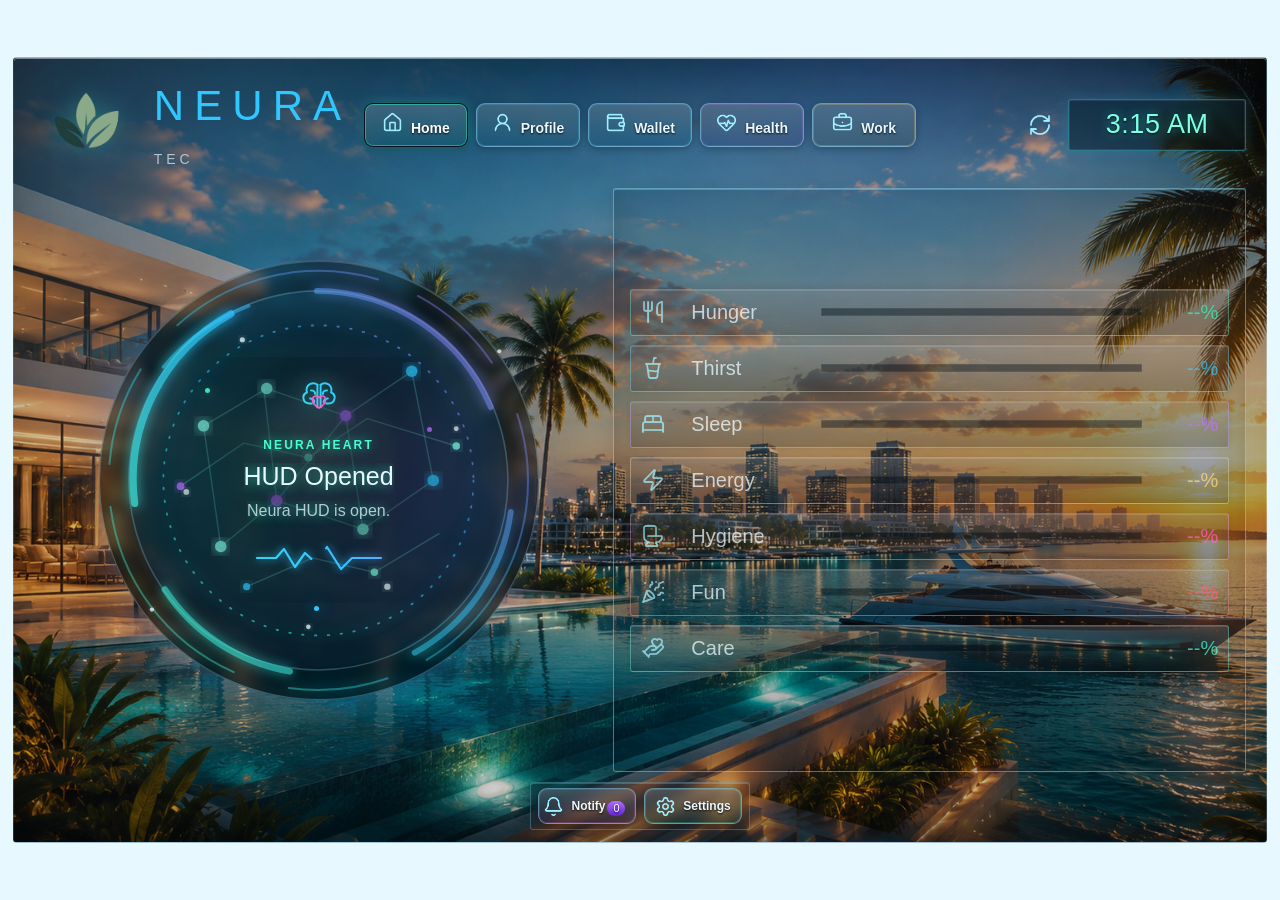
==== neura-build-1001/index.html @ 774b7a53 "Refine Neura profile readability" ====
﻿<!doctype html>
<html lang="en" data-neura-pattern="UI_LSL_TO_HTML_CSS_JS" data-neura-build="1082">
<head>
  <meta charset="utf-8">
  <meta name="viewport" content="width=device-width, initial-scale=1">
  <meta name="neura-ui-pattern" content="Hud/Neura Hud UI.lsl -> Web/neura-build-1001.html -> Web/neura-hud-ui.css -> Web/neura-hud-ui.js">
  <title>Neura Build 1001</title>
  <link rel="stylesheet" href="neura-hud-ui.css?v=1051">
  <link rel="stylesheet" href="neura-heart.css?v=1005">
  <link rel="stylesheet" href="neura-profile.css?v=1011">
  <link rel="stylesheet" href="neura-stats.css?v=1001">
  <link rel="stylesheet" href="neura-wallet.css?v=1014">
  <link rel="stylesheet" href="neura-health.css?v=1001">
  <link rel="stylesheet" href="neura-work.css?v=1001">
</head>
<body>
  <main class="neura-shell" data-neura-shell>
    <header class="neura-topbar">
      <section class="neura-brand" aria-label="Neura">
        <img src="Images/neuro trans.png" alt="" aria-hidden="true">
        <strong>NEURA</strong>
        <span>TEC</span>
      </section>
      <nav class="neura-tabs" aria-label="HUD sections">
        <button type="button" data-tab="home" class="is-active"><span class="hud-icon icon-home" aria-hidden="true"></span><em>Home</em></button>
        <button type="button" data-tab="profile"><span class="hud-icon icon-profile" aria-hidden="true"></span><em>Profile</em></button>
        <button type="button" data-tab="wallet"><span class="hud-icon icon-wallet" aria-hidden="true"></span><em>Wallet</em></button>
        <button type="button" data-tab="health"><span class="hud-icon icon-health" aria-hidden="true"></span><em>Health</em></button>
        <button type="button" data-tab="work"><span class="hud-icon icon-work" aria-hidden="true"></span><em>Work</em></button>
      </nav>
      <section class="neura-status-cluster" aria-label="HUD status">
        <button type="button" class="neura-sync" data-sync-hud aria-label="Sync HUD">
          <span class="hud-icon icon-sync" aria-hidden="true"></span>
        </button>
        <span class="neura-clock" aria-label="Clock">
          <time data-neura-time>--:--</time>
        </span>
      </section>
    </header>

    <section class="neura-view is-active" data-view="home">
      <div class="home-grid">
        <article class="neura-heart-panel" aria-label="Neura Heart">
          <div class="neura-heart-system" data-neura-heart>
            <div class="neura-heart-orb">
              <svg class="orb-visual" viewBox="0 0 360 360" aria-hidden="true">
                <defs>
                  <radialGradient id="orbGlassGradient" cx="50%" cy="44%" r="58%">
                    <stop offset="0" stop-color="#eaf8ff" stop-opacity="0.18"></stop>
                    <stop offset="0.42" stop-color="#2fc7ff" stop-opacity="0.1"></stop>
                    <stop offset="1" stop-color="#050b18" stop-opacity="0.36"></stop>
                  </radialGradient>
                  <linearGradient id="orbAccentGradient" x1="56" y1="292" x2="316" y2="58" gradientUnits="userSpaceOnUse">
                    <stop offset="0" stop-color="#42ffd2"></stop>
                    <stop offset="0.55" stop-color="#2fc7ff"></stop>
                    <stop offset="1" stop-color="#b46cff"></stop>
                  </linearGradient>
                  <linearGradient id="orbTitleGradient" x1="88" y1="180" x2="272" y2="180" gradientUnits="userSpaceOnUse">
                    <stop offset="0" stop-color="#36f6ff"></stop>
                    <stop offset="0.55" stop-color="#d8f4ff"></stop>
                    <stop offset="1" stop-color="#b46cff"></stop>
                  </linearGradient>
                  <filter id="orbSoftGlow" x="-30%" y="-30%" width="160%" height="160%">
                    <feGaussianBlur stdDeviation="4" result="glow"></feGaussianBlur>
                    <feMerge>
                      <feMergeNode in="glow"></feMergeNode>
                      <feMergeNode in="SourceGraphic"></feMergeNode>
                    </feMerge>
                  </filter>
                </defs>
                <circle class="orb-depth-ring" cx="180" cy="180" r="146"></circle>
                <circle class="orb-glass" cx="180" cy="180" r="132"></circle>
                <circle class="orb-data-ring" cx="180" cy="180" r="108"></circle>
                <path class="orb-accent orb-accent-a" d="M52 196 A132 132 0 0 1 119 64"></path>
                <path class="orb-accent orb-accent-b" d="M179 48 A132 132 0 0 1 300 129"></path>
                <path class="orb-accent orb-accent-c" d="M314 202 A132 132 0 0 1 247 300"></path>
                <path class="orb-accent orb-accent-d" d="M160 313 A132 132 0 0 1 73 256"></path>
                <path class="orb-scan-line" d="M72 101 A146 146 0 0 1 295 100"></path>
                <g class="orb-neural-map">
                  <path d="M100 142 L144 116 L199 135 L245 104"></path>
                  <path d="M112 226 L151 194 L211 214 L260 180"></path>
                  <path d="M142 116 L151 194 L199 135 L211 214"></path>
                  <path d="M100 142 L112 226"></path>
                  <path d="M245 104 L260 180"></path>
                  <path d="M84 184 L128 154 L173 164 L214 137 L276 156"></path>
                  <path d="M130 254 L176 234 L219 244 L264 217"></path>
                  <circle cx="100" cy="142" r="4"></circle>
                  <circle cx="144" cy="116" r="4"></circle>
                  <circle cx="199" cy="135" r="4"></circle>
                  <circle cx="245" cy="104" r="4"></circle>
                  <circle cx="112" cy="226" r="4"></circle>
                  <circle cx="151" cy="194" r="4"></circle>
                  <circle cx="211" cy="214" r="4"></circle>
                  <circle cx="260" cy="180" r="4"></circle>
                  <circle cx="84" cy="184" r="2.7"></circle>
                  <circle cx="173" cy="164" r="2.8"></circle>
                  <circle cx="276" cy="156" r="2.6"></circle>
                  <circle cx="130" cy="254" r="2.5"></circle>
                  <circle cx="219" cy="244" r="2.6"></circle>
                </g>
                <g class="orb-particles">
                  <circle cx="88" cy="188" r="2"></circle>
                  <circle cx="127" cy="82" r="1.8"></circle>
                  <circle cx="228" cy="254" r="2.2"></circle>
                  <circle cx="276" cy="144" r="1.7"></circle>
                  <circle cx="173" cy="282" r="1.6"></circle>
                  <circle cx="306" cy="90" r="1.4"></circle>
                  <circle cx="64" cy="270" r="1.5"></circle>
                </g>
              </svg>
              <div class="orb-center">
                <svg class="orb-heart-icon" viewBox="0 0 52 52" aria-hidden="true">
                  <path d="M24 12c-5.4-4-13.4-.5-13.4 6.6 0 1 .2 2 .5 2.9-3.3 1.4-5.1 4.8-4.2 8.2.8 3.3 3.7 5.5 7.1 5.5h3.1"></path>
                  <path d="M28 12c5.4-4 13.4-.5 13.4 6.6 0 1-.2 2-.5 2.9 3.3 1.4 5.1 4.8 4.2 8.2-.8 3.3-3.7 5.5-7.1 5.5h-3.1"></path>
                  <path d="M24 12v28"></path>
                  <path d="M28 12v28"></path>
                  <path d="M16 19c3.1 0 5.2 1.7 5.2 4.5"></path>
                  <path d="M36 19c-3.1 0-5.2 1.7-5.2 4.5"></path>
                  <path d="M15 29c2.9 0 5 1.8 5.2 4.5"></path>
                  <path d="M37 29c-2.9 0-5 1.8-5.2 4.5"></path>
                  <path class="heart-mark" d="M26 41s-8.2-5-8.2-10.1c0-2.8 2-4.9 4.5-4.9 1.5 0 2.8.8 3.7 2 .9-1.2 2.2-2 3.7-2 2.5 0 4.5 2.1 4.5 4.9C34.2 36 26 41 26 41z"></path>
                </svg>
                <div class="orb-speech" data-heart-message data-heart-tone="calm" aria-live="polite">
                  <span data-heart-kicker></span>
                  <p data-heart-title></p>
                  <em data-heart-body></em>
                </div>
                <svg class="orb-waveform" viewBox="0 0 132 34" aria-hidden="true">
                  <path d="M4 17 H23 L31 8 L42 26 L52 12 L63 22 L74 6 L88 28 L99 17 H128"></path>
                </svg>
              </div>
              <span class="orb-particle particle-a"></span>
              <span class="orb-particle particle-b"></span>
              <span class="orb-particle particle-c"></span>
            </div>
          </div>
        </article>
        <article class="stats-panel" data-stats-bridge="offline">
          <ul>
            <li class="stat-row stat-hunger"><span class="hud-icon icon-hunger" aria-hidden="true"></span><em>Hunger</em><i><b></b></i><strong data-stat="hunger">--%</strong></li>
            <li class="stat-row stat-thirst"><span class="hud-icon icon-thirst" aria-hidden="true"></span><em>Thirst</em><i><b></b></i><strong data-stat="thirst">--%</strong></li>
            <li class="stat-row stat-sleep"><span class="hud-icon icon-sleep" aria-hidden="true"></span><em>Sleep</em><i><b></b></i><strong data-stat="sleep">--%</strong></li>
            <li class="stat-row stat-energy"><span class="hud-icon icon-energy" aria-hidden="true"></span><em>Energy</em><i><b></b></i><strong data-stat="energy">--%</strong></li>
            <li class="stat-row stat-hygiene"><span class="hud-icon icon-hygiene" aria-hidden="true"></span><em>Hygiene</em><i><b></b></i><strong data-stat="hygiene">--%</strong></li>
            <li class="stat-row stat-fun"><span class="hud-icon icon-fun" aria-hidden="true"></span><em>Fun</em><i><b></b></i><strong data-stat="fun">--%</strong></li>
            <li class="stat-row stat-care"><span class="hud-icon icon-care" aria-hidden="true"></span><em>Care</em><i><b></b></i><strong data-stat="care">--%</strong></li>
          </ul>
        </article>
      </div>
    </section>

    <section class="neura-view" data-view="profile">
      <article class="profile-shell" data-profile-shell data-profile-mode="setup" data-profile-server-ready="0">
        <section class="profile-layout">
          <section class="profile-card" data-profile-card>
            <div class="profile-identity">
              <div class="profile-avatar-frame" data-profile-avatar-frame>
                <span class="profile-sigil-mark" data-profile-sigil-preview data-sigil="core">CORE</span>
              </div>
              <div class="profile-copy">
                <span class="profile-title-line"><span class="profile-status-pill is-offline" data-profile-lock>Locked</span></span>
                <strong data-profile-display>Profile Setup Required</strong>
                <small><span data-profile-age>Age Not Set</span> / <span data-profile-sex>Sex Not Set</span></small>
                <small>Role: <b data-profile-role>Not Set</b></small>
                <small>District: <b data-profile-location>Not Set</b></small>
              </div>
            </div>

            <section class="profile-level" aria-label="Profile progression">
              <span class="level-mark hud-icon icon-xp" aria-hidden="true"></span>
              <div>
                <div class="level-row"><span>Level <b data-profile-level>--</b></span><span><b data-profile-xp-current>--</b> / <b data-profile-xp-goal>--</b> XP</span></div>
                <i><em data-profile-xp-bar></em></i>
                <small><b data-profile-xp-needed>--</b> XP to next level <span data-profile-verified-note>Server Required</span> <span data-profile-xp-percent>--%</span></small>
              </div>
            </section>

            <section class="profile-zodiac" aria-label="Zodiac profile">
              <div class="zodiac-body">
                <span class="zodiac-orbit">
                  <img class="zodiac-mark" alt="" data-zodiac-mark hidden>
                  <span class="zodiac-empty" data-zodiac-empty>--</span>
                </span>
                <div class="zodiac-copy">
                  <strong data-zodiac-name>Not Set</strong>
                  <span>Element: <b data-zodiac-element>--</b></span>
                  <span>Traits: <b data-zodiac-traits>--</b></span>
                  <small data-zodiac-line>Waiting for server profile.</small>
                </div>
              </div>
            </section>

            <section class="profile-stamina-panel" aria-label="Profile stamina">
              <span class="stamina-mark hud-icon icon-stamina" aria-hidden="true"></span>
              <div>
                <div class="stamina-row"><span>Stamina Level <b data-profile-stamina-level>--</b></span><span><b data-profile-stamina-xp>--</b> / <b data-profile-stamina-xp-goal>--</b> XP</span></div>
                <i><em data-profile-stamina-bar></em></i>
                <small><span><b data-profile-stamina-xp-needed>--</b> XP to next stamina level</span><span data-profile-stamina-xp-percent>--%</span></small>
                <small><span>Current</span><span><b data-profile-stamina>--</b> / <b data-profile-stamina-goal>--</b></span></small>
              </div>
            </section>
          </section>

          <section class="profile-editor" data-profile-editor>
            <form data-profile-form>
              <header>
                <div>
                  <span>Profile Setup</span>
                  <strong>Server Identity</strong>
                </div>
                <button type="button" data-profile-refresh disabled>Refresh</button>
              </header>

              <div class="editor-grid">
                <label>Display Name<input name="displayName" type="text" maxlength="32" placeholder="Display name" autocomplete="off" autocapitalize="words" spellcheck="false"></label>
                <label>Age<input name="age" type="text" maxlength="16" placeholder="Age" autocomplete="off" autocapitalize="words" spellcheck="false"></label>
                <label>Sex<select name="sex"><option value="">Select sex</option><option value="female">Female</option><option value="male">Male</option><option value="nonbinary">Nonbinary</option></select></label>
                <label>Role<input name="role" type="text" maxlength="24" placeholder="Role" autocomplete="off" autocapitalize="words" spellcheck="false"></label>
                <label>District<select name="location"><option value="">Not Set</option><option value="Chi-Core">Chi-Core</option><option value="Eden Palms">Eden Palms</option><option value="Camden Falls">Camden Falls</option></select></label>
                <label>Zodiac<select name="zodiac"><option value="">Not Set</option><option value="aries">Aries</option><option value="taurus">Taurus</option><option value="gemini">Gemini</option><option value="cancer">Cancer</option><option value="leo">Leo</option><option value="virgo">Virgo</option><option value="libra">Libra</option><option value="scorpio">Scorpio</option><option value="sagittarius">Sagittarius</option><option value="capricorn">Capricorn</option><option value="aquarius">Aquarius</option><option value="pisces">Pisces</option></select></label>
                <label class="color-field">Accent Color<input name="accentColor" type="color" value="#2fc7ff"></label>
                <label class="color-field">Glossy Background<input name="backgroundColor" type="color" value="#061725"></label>
                <input name="bio" type="hidden" value="">
                <input name="stamina" type="hidden" value="100">
                <input name="staminaGoal" type="hidden" value="100">
                <input name="sigil" type="hidden" value="core" data-profile-sigil-value>
              </div>

              <section class="avatar-picker" aria-label="Profile sigil">
                <div class="avatar-current">
                  <span class="avatar-current-thumb">
                    <span class="profile-sigil-mark is-small" data-sigil-current-preview data-sigil="core">CORE</span>
                  </span>
                  <div>
                    <strong>Profile Sigil</strong>
                    <small data-avatar-current-label>Core selected</small>
                  </div>
                </div>
                <button type="button" class="avatar-more-button" data-avatar-more>More</button>
              </section>

              <footer>
                <span data-profile-bridge-status>Profile bridge offline</span>
                <button type="submit" data-profile-save disabled>Save</button>
              </footer>
            </form>
          </section>

          <section class="profile-saved-panel" data-profile-saved-panel aria-label="Saved profile">
            <header>
              <div>
                <span>Profile Matrix</span>
                <strong>Server Synced</strong>
              </div>
            </header>

            <div class="profile-saved-grid">
              <article data-profile-matrix-card="status">
                <span>Profile Status</span>
                <strong data-profile-view-status>Saved</strong>
              </article>
              <article data-profile-matrix-card="gate">
                <span>Identity Gate</span>
                <strong data-profile-view-gate>Complete</strong>
              </article>
              <article data-profile-matrix-card="server">
                <span>Server Link</span>
                <strong data-profile-view-server>Online</strong>
              </article>
              <article data-profile-matrix-card="sync">
                <span>Last Sync</span>
                <strong data-profile-view-updated>--</strong>
              </article>
            </div>

            <footer>
              <button type="button" data-profile-edit>EDIT PROFILE</button>
            </footer>
          </section>

          <section class="profile-id-card" data-profile-id-card aria-label="Resident ID preview">
            <header>
              <span>Camden Falls</span>
              <strong>Resident ID</strong>
            </header>
            <div class="profile-id-face">
              <div class="profile-id-topline">
                <span data-profile-id-status>Identity Pending</span>
                <i aria-hidden="true"></i>
              </div>
              <strong data-profile-id-name>Profile Setup Required</strong>
              <small data-profile-id-district>District Pending</small>
              <div class="profile-id-lines">
                <p><span>Role</span><b data-profile-id-role>Not Set</b></p>
                <p><span>Sigil</span><b data-profile-id-sigil>Core</b></p>
              </div>
              <div class="profile-id-city" aria-hidden="true"></div>
              <footer class="profile-id-verify">
                <span class="profile-id-qr" aria-hidden="true"></span>
                <div>
                  <strong>Neura Verified</strong>
                  <small data-profile-id-since>Resident Since 2026</small>
                </div>
              </footer>
            </div>
          </section>
        </section>
      </article>
    </section>

    <section class="neura-view" data-view="wallet">
      <article class="wallet-shell" data-wallet-shell>
        <header class="wallet-header">
          <div>
            <h2>Wallet</h2>
          </div>
          <button type="button" class="wallet-refresh" data-wallet-command="refresh" aria-label="Refresh wallet">
            <span class="hud-icon icon-sync" aria-hidden="true"></span>
          </button>
        </header>

        <section class="wallet-main">
          <section class="wallet-primary">
            <section class="wallet-list" aria-label="Wallet balances">
              <article>
                <div>
                  <strong>Checking</strong>
                  <small>Spendable G-Coin</small>
                </div>
                <b>GC <em data-wallet-checking>--</em></b>
              </article>
              <article>
                <div>
                  <strong>Savings</strong>
                  <small>Stored G-Coin</small>
                </div>
                <b>GC <em data-wallet-savings>--</em></b>
              </article>
              <aside class="wallet-summary">
                <span>Account Summary</span>
                <strong>GC <em data-wallet-total>--</em></strong>
                <small>Live G-Coin balance</small>
              </aside>
            </section>

            <form class="wallet-transfer-form" data-wallet-transfer-form>
              <label>Transfer Type
                <select data-wallet-transfer-type>
                  <option value="checking-savings">Checking to Savings</option>
                  <option value="savings-checking">Savings to Checking</option>
                  <option value="checking-user">Checking to User</option>
                </select>
              </label>
              <label>Amount
                <input type="number" min="1" step="1" inputmode="numeric" data-wallet-amount placeholder="GC amount">
              </label>
              <label class="wallet-user-field" data-wallet-user-field>
                Recipient
                <button type="button" class="wallet-user-open" data-wallet-user-open>Recipient</button>
                <strong data-wallet-selected-user>No user selected</strong>
              </label>
              <button type="submit" class="wallet-transfer-button">Send Transfer</button>
            </form>
          </section>

          <section class="wallet-receipts">
            <header>
              <span class="hud-icon icon-wallet" aria-hidden="true"></span>
              <div>
                <h3>Recent Activity</h3>
                <p>Incoming and outgoing G-Coin activity.</p>
              </div>
            </header>
            <section class="wallet-receipt-list" data-wallet-receipts>
              <article class="wallet-receipt-empty">
                <strong>No receipts yet</strong>
                <small>Transfers and incoming G-Coin activity will appear here.</small>
              </article>
            </section>
            <footer>
              <span>Permission</span>
              <b data-wallet-permission>pending</b>
              <span>Last Sync</span>
              <b data-wallet-updated>--</b>
            </footer>
          </section>
        </section>
      </article>
    </section>

    <section class="neura-view" data-view="health">
      <article class="health-shell" data-health-shell data-health-sex="unknown" data-health-bridge="offline">
        <header class="health-header">
          <div>
            <span>Neura Health</span>
            <h1>Health</h1>
          </div>
          <strong data-health-audience-label>Profile setup required</strong>
          <button type="button" class="health-refresh" data-health-command="overview" aria-label="Refresh health">
            <span class="hud-icon icon-sync" aria-hidden="true"></span>
          </button>
        </header>

        <section class="health-layout">
          <section class="health-focus">
            <div class="health-focus-light" aria-hidden="true"></div>
            <span class="health-kicker" data-health-kicker>Server gated</span>
            <h2 data-health-title>Set profile sex to unlock Health.</h2>
            <p data-health-summary>Female profiles open women-specific health tools. Male profiles open men-specific health tools.</p>

            <div class="health-metrics" aria-label="Health snapshot">
              <article>
                <span>Care</span>
                <b data-health-value="care">--</b>
              </article>
              <article>
                <span>Hygiene</span>
                <b data-health-value="hygiene">--</b>
              </article>
              <article>
                <span>Stamina</span>
                <b data-health-value="stamina">--</b>
              </article>
            </div>
          </section>

          <section class="health-workspace">
            <nav class="health-mode-tabs" aria-label="Health sections">
              <button type="button" class="is-active" data-health-mode="overview">Overview</button>
              <button type="button" data-health-mode="self-care" data-health-audience="female">Self Care</button>
              <button type="button" data-health-mode="cycle" data-health-audience="female">Cycle</button>
              <button type="button" data-health-mode="pregnancy" data-health-audience="female">Pregnancy</button>
              <button type="button" data-health-mode="birth-control" data-health-audience="female">Birth Control</button>
              <button type="button" data-health-mode="plan-b" data-health-audience="female">Plan B</button>
              <button type="button" data-health-mode="care" data-health-audience="male">Care</button>
              <button type="button" data-health-mode="fitness" data-health-audience="male">Fitness</button>
              <button type="button" data-health-mode="records" data-health-audience="male">Records</button>
            </nav>

            <section class="health-panels">
              <article class="health-panel is-active" data-health-panel="overview">
                <header>
                  <span data-health-overview-label>Health overview</span>
                  <h2 data-health-overview-title>Waiting for server profile.</h2>
                </header>
                <div class="health-overview-grid">
                  <section>
                    <span>Mode</span>
                    <b data-health-value="mode">Locked</b>
                  </section>
                  <section>
                    <span>Last Activity</span>
                    <b data-health-value="lastActivity">--</b>
                  </section>
                  <section>
                    <span>Bridge</span>
                    <b data-health-value="bridge">Offline</b>
                  </section>
                </div>
              </article>

              <article class="health-panel" data-health-panel="self-care" data-health-audience="female">
                <header>
                  <span>Women's Health</span>
                  <h2>Self Care</h2>
                </header>
                <div class="health-detail-list">
                  <p><span>Status</span><b data-health-value="selfCareStatus">--</b></p>
                  <p><span>Skin Care</span><b data-health-value="skinCare">--</b></p>
                  <p><span>Product</span><b data-health-value="skinProduct">--</b></p>
                  <p><span>Multivitamin</span><b data-health-value="multivitamin">--</b></p>
                </div>
                <button type="button" data-health-command="self-care">Open Self Care</button>
              </article>

              <article class="health-panel" data-health-panel="cycle" data-health-audience="female">
                <header>
                  <span>Women's Health</span>
                  <h2>Cycle</h2>
                </header>
                <div class="health-detail-list">
                  <p><span>Status</span><b data-health-value="cycleStatus">--</b></p>
                  <p><span>Day</span><b data-health-value="cycleDay">--</b></p>
                  <p><span>Pain</span><b data-health-value="pain">--</b></p>
                  <p><span>Next Check</span><b data-health-value="cycleNext">--</b></p>
                </div>
                <button type="button" data-health-command="cycle">Open Cycle</button>
              </article>

              <article class="health-panel" data-health-panel="pregnancy" data-health-audience="female">
                <header>
                  <span>Women's Health</span>
                  <h2>Pregnancy</h2>
                </header>
                <div class="health-detail-list">
                  <p><span>Status</span><b data-health-value="pregnancyStatus">--</b></p>
                  <p><span>Phase</span><b data-health-value="pregnancyPhase">--</b></p>
                  <p><span>Day</span><b data-health-value="pregnancyDay">--</b></p>
                  <p><span>Time Left</span><b data-health-value="pregnancyLeft">--</b></p>
                </div>
                <button type="button" data-health-command="pregnancy">Open Pregnancy</button>
              </article>

              <article class="health-panel" data-health-panel="birth-control" data-health-audience="female">
                <header>
                  <span>Women's Health</span>
                  <h2>Birth Control</h2>
                </header>
                <div class="health-detail-list">
                  <p><span>Status</span><b data-health-value="birthControlStatus">--</b></p>
                  <p><span>Protected</span><b data-health-value="birthControlProtected">--</b></p>
                  <p><span>Last Taken</span><b data-health-value="birthControlLastTaken">--</b></p>
                  <p><span>Time Left</span><b data-health-value="birthControlTimeLeft">--</b></p>
                </div>
                <button type="button" data-health-command="birth-control">Open Birth Control</button>
              </article>

              <article class="health-panel" data-health-panel="plan-b" data-health-audience="female">
                <header>
                  <span>Women's Health</span>
                  <h2>Plan B</h2>
                </header>
                <div class="health-detail-list">
                  <p><span>Times Taken</span><b data-health-value="planBTimesTaken">--</b></p>
                  <p><span>Last Taken</span><b data-health-value="planBLastTaken">--</b></p>
                  <p><span>Last Use Status</span><b data-health-value="planBLastUseStatus">--</b></p>
                </div>
                <button type="button" data-health-command="plan-b">Open Plan B</button>
              </article>

              <article class="health-panel" data-health-panel="care" data-health-audience="male">
                <header>
                  <span>Men's Health</span>
                  <h2>Care</h2>
                </header>
                <div class="health-detail-list">
                  <p><span>Status</span><b data-health-value="maleCareStatus">--</b></p>
                  <p><span>Daily Vitamin</span><b data-health-value="maleDailyVitamin">--</b></p>
                  <p><span>Hair</span><b data-health-value="maleHair">--</b></p>
                  <p><span>Next Due</span><b data-health-value="maleNextCare">--</b></p>
                </div>
                <button type="button" data-health-command="care">Open Care</button>
              </article>

              <article class="health-panel" data-health-panel="fitness" data-health-audience="male">
                <header>
                  <span>Men's Health</span>
                  <h2>Fitness</h2>
                </header>
                <div class="health-detail-list">
                  <p><span>Status</span><b data-health-value="fitnessStatus">--</b></p>
                  <p><span>Last Workout</span><b data-health-value="lastWorkout">--</b></p>
                  <p><span>Workout Type</span><b data-health-value="workoutType">--</b></p>
                  <p><span>Fitness XP</span><b data-health-value="fitnessXp">--</b></p>
                </div>
                <button type="button" data-health-command="fitness">Open Fitness</button>
              </article>

              <article class="health-panel" data-health-panel="records" data-health-audience="male">
                <header>
                  <span>Men's Health</span>
                  <h2>Records</h2>
                </header>
                <div class="health-detail-list">
                  <p><span>Vitamin</span><b data-health-value="recordVitamin">--</b></p>
                  <p><span>Hair</span><b data-health-value="recordHair">--</b></p>
                  <p><span>Workout</span><b data-health-value="recordWorkout">--</b></p>
                  <p><span>Gym Visit</span><b data-health-value="recordGymVisit">--</b></p>
                </div>
                <button type="button" data-health-command="records">Open Records</button>
              </article>
            </section>
          </section>
        </section>
      </article>
    </section>

    <section class="neura-view" data-view="work">
      <article class="work-shell" data-work-shell data-work-bridge="offline" data-work-shift="off">
        <header class="work-header">
          <div>
            <span>Neura Work</span>
            <h1>Work</h1>
          </div>
          <strong data-work-value="bridge">Server Pending</strong>
          <button type="button" class="work-refresh" data-work-command="refresh" aria-label="Refresh work">
            <span class="hud-icon icon-sync" aria-hidden="true"></span>
          </button>
        </header>

        <section class="work-layout">
          <section class="work-shift-card">
            <span class="work-kicker">Current Shift</span>
            <h2 data-work-value="job">None</h2>
            <p data-work-value="shiftLine">No active shift.</p>
            <div class="work-shift-ring" aria-hidden="true">
              <span></span>
              <b data-work-value="shift">Off</b>
            </div>
            <div class="work-actions">
              <button type="button" data-work-command="work">Work</button>
              <button type="button" data-work-command="rent">Rent</button>
            </div>
          </section>

          <section class="work-dashboard">
            <section class="work-stat-grid" aria-label="Work status">
              <article>
                <span>Today Earned</span>
                <b data-work-value="earned">GC 0</b>
              </article>
              <article>
                <span>Work XP</span>
                <b data-work-value="xp">0</b>
              </article>
              <article>
                <span>Last Shift</span>
                <b data-work-value="lastShift">None</b>
              </article>
            </section>

            <section class="work-panel-grid">
              <article class="work-panel">
                <header>
                  <span>Workforce</span>
                  <h2>Job Status</h2>
                </header>
                <div class="work-detail-list">
                  <p><span>Job</span><b data-work-value="jobDetail">None</b></p>
                  <p><span>Shift</span><b data-work-value="shiftDetail">Off</b></p>
                  <p><span>Today Earned</span><b data-work-value="earnedDetail">GC 0</b></p>
                  <p><span>Last Shift</span><b data-work-value="lastShiftDetail">None</b></p>
                </div>
              </article>

              <article class="work-panel">
                <header>
                  <span>Housing</span>
                  <h2>Rent Status</h2>
                </header>
                <div class="work-detail-list">
                  <p><span>Property</span><b data-work-value="rentProperty">None</b></p>
                  <p><span>Status</span><b data-work-value="rentStatus">None</b></p>
                  <p><span>Due</span><b data-work-value="rentDue">GC 0</b></p>
                  <p><span>Time Left</span><b data-work-value="rentTimeLeft">None</b></p>
                  <p><span>Last Rent</span><b data-work-value="rentLast">None</b></p>
                </div>
              </article>
            </section>
          </section>
        </section>
      </article>
    </section>

    <footer class="neura-dock" aria-label="HUD actions">
      <section class="neura-actions">
        <button type="button" aria-label="Notifications" data-action="notify"><span class="hud-icon icon-notify" aria-hidden="true"></span><em>Notify</em><sup>0</sup></button>
        <button type="button" aria-label="Settings" data-action="settings"><span class="hud-icon icon-settings" aria-hidden="true"></span><em>Settings</em></button>
      </section>
    </footer>

    <section class="action-window" data-action-window hidden role="dialog" aria-modal="true" aria-labelledby="action-window-title">
      <header class="action-window-bar">
        <div>
          <span data-action-window-kicker>NEURA</span>
          <h2 id="action-window-title" data-action-window-title>Window</h2>
        </div>
        <button type="button" class="action-window-close" data-action-close aria-label="Close window">
          <svg viewBox="0 0 24 24" aria-hidden="true"><path d="M6 6l12 12"></path><path d="M18 6 6 18"></path></svg>
        </button>
      </header>

      <div class="action-window-body">
        <article class="action-panel" data-action-panel="notify">
          <h3>Notifications</h3>
          <p>No server notifications.</p>
        </article>
        <article class="action-panel" data-action-panel="settings">
          <h3>Settings</h3>
          <section class="settings-grid" aria-label="HUD settings">
            <article class="settings-control">
              <header>
                <span>HUD Size</span>
                <strong data-hud-scale-output>100%</strong>
              </header>
              <input type="range" min="85" max="130" step="5" value="100" data-hud-scale-control aria-label="HUD size">
              <div class="settings-presets">
                <button type="button" data-hud-scale-preset="100">100%</button>
                <button type="button" data-hud-scale-preset="110">110%</button>
                <button type="button" data-hud-scale-preset="120">120%</button>
                <button type="button" data-hud-scale-preset="130">130%</button>
              </div>
            </article>
          </section>
        </article>
      </div>
    </section>

    <section class="avatar-window" data-avatar-window hidden role="dialog" aria-modal="true" aria-labelledby="avatar-window-title">
      <header class="avatar-window-bar">
        <div>
          <span>Profile Sigil</span>
          <h2 id="avatar-window-title">Choose Sigil</h2>
        </div>
        <button type="button" class="avatar-window-close" data-avatar-close aria-label="Close image picker">
          <svg viewBox="0 0 24 24" aria-hidden="true"><path d="M6 6l12 12"></path><path d="M18 6 6 18"></path></svg>
        </button>
      </header>
      <div class="avatar-window-body">
        <section class="avatar-window-grid sigil-window-grid" aria-label="Profile sigil gallery">
          <button type="button" data-avatar-option="core"><span class="profile-sigil-mark">CORE</span><small>Core</small></button>
          <button type="button" data-avatar-option="spark"><span class="profile-sigil-mark">SPRK</span><small>Spark</small></button>
          <button type="button" data-avatar-option="fire"><span class="profile-sigil-mark">FIRE</span><small>Fire</small></button>
          <button type="button" data-avatar-option="wave"><span class="profile-sigil-mark">WAVE</span><small>Wave</small></button>
          <button type="button" data-avatar-option="star"><span class="profile-sigil-mark">STAR</span><small>Star</small></button>
          <button type="button" data-avatar-option="moon"><span class="profile-sigil-mark">MOON</span><small>Moon</small></button>
          <button type="button" data-avatar-option="sun"><span class="profile-sigil-mark">SUN</span><small>Sun</small></button>
          <button type="button" data-avatar-option="leaf"><span class="profile-sigil-mark">LEAF</span><small>Leaf</small></button>
          <button type="button" data-avatar-option="bolt"><span class="profile-sigil-mark">BOLT</span><small>Bolt</small></button>
          <button type="button" data-avatar-option="gem"><span class="profile-sigil-mark">GEM</span><small>Gem</small></button>
          <button type="button" data-avatar-option="crown"><span class="profile-sigil-mark">CRWN</span><small>Crown</small></button>
          <button type="button" data-avatar-option="shield"><span class="profile-sigil-mark">SHLD</span><small>Shield</small></button>
        </section>
      </div>
      <footer class="avatar-window-footer">
        <span data-avatar-selection>No sigil selected</span>
        <button type="button" data-avatar-choose disabled>Choose</button>
      </footer>
    </section>

    <section class="wallet-user-window" data-wallet-user-window hidden role="dialog" aria-modal="true" aria-labelledby="wallet-user-window-title">
      <header class="wallet-user-window-bar">
        <div>
          <span>Wallet</span>
          <h2 id="wallet-user-window-title">Recipients</h2>
        </div>
        <button type="button" class="wallet-user-window-close" data-wallet-user-close aria-label="Close recipient picker">
          <svg viewBox="0 0 24 24" aria-hidden="true"><path d="M6 6l12 12"></path><path d="M18 6 6 18"></path></svg>
        </button>
      </header>
      <section class="wallet-user-window-body" data-wallet-user-list>
        <article class="wallet-user-empty">
          <strong>No registered users loaded</strong>
          <small>Neura will ask the G-Coin wallet server for registered HUD users.</small>
        </article>
      </section>
      <footer class="wallet-user-window-footer">
        <span data-wallet-user-status>No recipient selected</span>
        <button type="button" data-wallet-user-choose disabled>Choose</button>
      </footer>
    </section>
  </main>
  <script type="module" src="neura-hud-ui.js?v=1051"></script>
  <script type="module" src="neura-media-gateway.js?v=1006"></script>
  <script type="module" src="neura-profile.js?v=1024"></script>
  <script type="module" src="neura-stats.js?v=1004"></script>
  <script type="module" src="neura-wallet.js?v=1008"></script>
  <script type="module" src="neura-health.js?v=1001"></script>
  <script type="module" src="neura-work.js?v=1001"></script>
  <script type="module" src="neura-heart.js?v=1007"></script>
</body>
</html>
---- neura-build-1001/neura-hud-ui.css ----
/* =====================================================//
Name of script: neura-hud-ui
Build: 1051
Update: Settings Hud Resizer
Pattern: Hud/Neura Hud UI.lsl -> Web/neura-build-1001.html -> Web/neura-hud-ui.css -> Web/neura-hud-ui.js
Date and time: 2026-07-02 00:00:00 -04:00
Team: Jynx Glitch Violet.(TM) Jah-Vryn(TM) Jah'Vict(TM).
// ===================================================== */

:root {
  --hud-ratio: 1.595;
  --glass: rgba(3, 12, 20, 0.12);
  --glass-deep: rgba(2, 9, 15, 0.22);
  --panel: rgba(2, 12, 20, 0.13);
  --panel-strong: rgba(2, 15, 24, 0.2);
  --line: rgba(147, 222, 255, 0.46);
  --text: #eaf8ff;
  --muted: #b4c4cd;
  --accent: #2fc7ff;
  --good: #35f0b4;
  --gold: #ffd36c;
  --purple: #b46cff;
  --pink: #ff5bd0;
  --hud-icon: #9eefff;
  --orb-mood-glow: rgba(47, 199, 255, 0.16);
  --button-radius: 9px;
  --panel-radius: 3px;
}

* {
  box-sizing: border-box;
}

body {
  margin: 0;
  width: 100%;
  height: 100vh;
  font-family: Arial, Helvetica, sans-serif;
  color: var(--text);
  background: #e8f8ff;
  overflow: hidden;
  display: grid;
  place-items: center;
}

button,
input,
select {
  font: inherit;
}

.neura-shell {
  position: relative;
  width: min(98vw, calc(98vh * var(--hud-ratio)), 1424px);
  max-height: 98vh;
  aspect-ratio: var(--hud-ratio);
  margin: 0;
  padding: 14px 20px 10px;
  background:
    linear-gradient(90deg, rgba(0, 8, 16, 0.18), rgba(3, 18, 29, 0.12) 31%, rgba(3, 20, 32, 0.1) 58%, rgba(0, 8, 16, 0.18)),
    linear-gradient(145deg, rgba(255, 255, 255, 0.11), rgba(255, 255, 255, 0.01) 25%, rgba(0, 0, 0, 0.1) 74%),
    radial-gradient(circle at 16% 3%, rgba(47, 199, 255, 0.14), transparent 34%),
    radial-gradient(circle at 72% 0%, rgba(180, 108, 255, 0.09), transparent 32%),
    url("Images/Luxury villa at sunset by the bay.png") center / cover no-repeat,
    var(--glass);
  border: 1px solid rgba(144, 210, 255, 0.22);
  border-radius: 4px;
  box-shadow:
    inset 0 1px 0 rgba(255, 255, 255, 0.42),
    inset 0 -20px 42px rgba(0, 0, 0, 0.14);
  backdrop-filter: saturate(1.08);
  display: flex;
  flex-direction: column;
  gap: 10px;
  overflow: hidden;
}

.neura-shell[data-mood="bright"] {
  --orb-mood-glow: rgba(66, 255, 210, 0.22);
}

.neura-shell[data-mood="steady"] {
  --orb-mood-glow: rgba(47, 199, 255, 0.18);
}

.neura-shell[data-mood="low"] {
  --orb-mood-glow: rgba(255, 211, 108, 0.2);
}

.neura-shell[data-mood="urgent"] {
  --orb-mood-glow: rgba(255, 84, 105, 0.25);
}

.neura-topbar {
  display: grid;
  grid-template-columns: minmax(240px, 318px) minmax(0, 1fr) minmax(240px, 318px);
  gap: 12px;
  align-items: center;
  padding-right: 0;
  max-width: none;
  flex: 0 0 auto;
}

.neura-brand {
  display: grid;
  grid-template-columns: 108px 1fr;
  align-items: center;
  column-gap: 12px;
  min-width: 0;
}

.neura-brand img {
  grid-row: 1 / 3;
  width: 106px;
  height: 106px;
  object-fit: cover;
  object-position: center;
  filter: drop-shadow(0 0 12px rgba(66, 255, 210, 0.28));
}

.neura-brand strong {
  display: block;
  letter-spacing: 0.24em;
  color: var(--accent);
  font-size: 42px;
  font-weight: 400;
  text-shadow: none;
}

.neura-brand span {
  color: var(--muted);
  font-size: 14px;
  letter-spacing: 0.28em;
  text-transform: uppercase;
}

.neura-tabs {
  display: flex;
  justify-content: center;
  align-items: center;
  gap: 8px;
  justify-self: center;
  width: 100%;
}

.neura-tabs button,
.neura-actions button,
.setup-gate button,
.profile-shell button {
  --button-accent: var(--accent);
  --button-rgb: 47, 199, 255;
  position: relative;
  min-height: 44px;
  padding: 0 16px;
  overflow: hidden;
  color: var(--text);
  background:
    linear-gradient(180deg, rgba(255, 255, 255, 0.2), rgba(var(--button-rgb), 0.08)),
    rgba(4, 17, 28, 0.18);
  border: 1px solid rgba(146, 222, 255, 0.5);
  border-radius: var(--button-radius);
  box-shadow:
    inset 0 0 0 1px rgba(var(--button-rgb), 0.22),
    0 2px 7px rgba(0, 0, 0, 0.24);
  text-shadow: 0 1px 2px rgba(0, 0, 0, 0.85);
  backdrop-filter: blur(5px) saturate(1.16);
}

.neura-tabs button::before,
.neura-actions button::before,
.profile-shell button::before {
  display: none;
}

.neura-tabs button::after,
.neura-actions button::after,
.profile-shell button::after {
  display: none;
}

.neura-tabs button.is-active {
  border-color: rgba(0, 12, 22, 0.9);
  color: #ffffff;
  box-shadow:
    inset 0 0 0 1px rgba(var(--button-rgb), 0.48),
    0 0 12px rgba(var(--button-rgb), 0.25),
    0 3px 7px rgba(0, 0, 0, 0.28);
}

.neura-tabs button[data-tab="home"] { --button-accent: #35f0b4; --button-rgb: 53, 240, 180; }
.neura-tabs button[data-tab="profile"] { --button-accent: #2fc7ff; --button-rgb: 47, 199, 255; }
.neura-tabs button[data-tab="wallet"] { --button-accent: #2fc7ff; --button-rgb: 47, 199, 255; }
.neura-tabs button[data-tab="health"] { --button-accent: #b46cff; --button-rgb: 180, 108, 255; }
.neura-tabs button[data-tab="work"] { --button-accent: #ffd36c; --button-rgb: 255, 211, 108; }

.neura-tabs span {
  position: relative;
  z-index: 1;
  display: inline-grid;
  place-items: center;
  width: 26px;
  height: 24px;
  margin-right: 8px;
  color: var(--button-accent);
  line-height: 1;
  text-shadow: 0 1px 2px rgba(0, 0, 0, 0.8);
}

.neura-tabs em {
  position: relative;
  z-index: 1;
  font-style: normal;
  font-size: 14px;
  font-weight: 700;
}

.neura-tabs button {
  width: 110px;
  min-height: 44px;
  padding: 0 10px;
}

.neura-tabs svg,
.neura-actions svg,
.action-window-close svg,
.avatar-window-close svg,
.stat-row svg {
  display: block;
  width: 20px;
  height: 20px;
  fill: none;
  stroke: currentColor;
  stroke-width: 2.1;
  stroke-linecap: round;
  stroke-linejoin: round;
}

.hud-icon {
  display: inline-block;
  width: 22px;
  height: 22px;
  flex: 0 0 auto;
  background: var(--hud-icon);
  -webkit-mask: var(--icon) center / contain no-repeat;
  mask: var(--icon) center / contain no-repeat;
  filter: drop-shadow(0 0 5px rgba(47, 199, 255, 0.24));
}

.icon-home { --icon: url("Icons/Home.png"); }
.icon-profile { --icon: url("Icons/Profile.png"); }
.icon-wallet { --icon: url("Icons/wallet.png"); }
.icon-health { --icon: url("Icons/Health.png"); }
.icon-work { --icon: url("Icons/Work.png"); }
.icon-sync { --icon: url("Icons/Sync.png"); }
.icon-notify { --icon: url("Icons/Notification.png"); }
.icon-settings { --icon: url("Icons/settings.png"); }
.icon-xp { --icon: url("Icons/XP.png"); }
.icon-hunger { --icon: url("Icons/Hunger.png"); }
.icon-thirst { --icon: url("Icons/Thirst.png"); }
.icon-sleep { --icon: url("Icons/Sleep.png"); }
.icon-energy { --icon: url("Icons/Energy.png"); }
.icon-stamina { --icon: url("Icons/Stamina.png"); }
.icon-hygiene { --icon: url("Icons/Hygiene.png"); }
.icon-fun { --icon: url("Icons/party-popper.png"); }
.icon-care { --icon: url("Icons/Care.png"); }

.neura-tabs .hud-icon {
  width: 21px;
  height: 21px;
}

.neura-actions .hud-icon {
  width: 21px;
  height: 21px;
}

.stat-row > .hud-icon {
  width: 24px;
  height: 24px;
}

.neura-dock {
  display: flex;
  justify-content: center;
  flex: 0 0 auto;
  padding: 0 0 2px;
}

.neura-actions {
  display: flex;
  gap: 8px;
  justify-content: center;
  padding: 5px 7px;
  background: rgba(0, 10, 18, 0.16);
  border: 1px solid rgba(146, 222, 255, 0.28);
  border-radius: var(--panel-radius);
  box-shadow:
    inset 0 1px 0 rgba(255, 255, 255, 0.18),
    0 6px 18px rgba(0, 0, 0, 0.16);
  backdrop-filter: blur(6px) saturate(1.12);
}

.neura-actions button {
  --button-accent: var(--accent);
  position: relative;
  display: flex;
  align-items: center;
  justify-content: center;
  gap: 7px;
  width: 98px;
  min-width: 0;
  min-height: 36px;
  padding: 0 10px;
  color: var(--button-accent);
  font-size: 12px;
}

.neura-actions button span,
.neura-actions button em,
.neura-actions button sup,
.profile-shell button {
  position: relative;
  z-index: 1;
}

.neura-actions button span {
  display: inline-grid;
  place-items: center;
  width: 22px;
  height: 22px;
  color: var(--button-accent);
}

.neura-actions button em {
  color: var(--text);
  font-style: normal;
  font-weight: 700;
}

.neura-actions button[data-action="notify"] { --button-accent: #b46cff; --button-rgb: 180, 108, 255; }
.neura-actions button[data-action="settings"] { --button-accent: #42ffd2; --button-rgb: 66, 255, 210; }

.neura-actions button.is-active {
  border-color: rgba(158, 239, 255, 0.62);
  box-shadow:
    inset 0 0 0 1px rgba(158, 239, 255, 0.2),
    0 0 16px rgba(47, 199, 255, 0.18);
}

.neura-sync {
  display: grid;
  place-items: center;
  width: 36px;
  height: 36px;
  min-height: 0;
  padding: 0;
  color: #2fc7ff;
  background: transparent;
  border: 0;
  border-radius: 0;
  box-shadow: none;
  text-shadow: 0 0 10px rgba(47, 199, 255, 0.5);
  backdrop-filter: none;
  cursor: pointer;
  font-size: 12px;
}

.neura-sync span {
  display: inline-grid;
  place-items: center;
  width: 24px;
  height: 24px;
}

.neura-sync svg {
  width: 24px;
  height: 24px;
  stroke-width: 2.3;
  fill: none;
  stroke: currentColor;
  stroke-linecap: round;
  stroke-linejoin: round;
}

.neura-sync:hover {
  color: #7fffe6;
}

.neura-actions sup {
  position: absolute;
  top: 2px;
  right: 5px;
  min-width: 18px;
  padding: 2px 4px;
  color: #fff;
  background: linear-gradient(180deg, var(--purple), #5f24d4);
  border-radius: 999px;
  font-size: 11px;
  line-height: 1;
  box-shadow: none;
}

.action-window[hidden] {
  display: none;
}

.action-window {
  position: absolute;
  top: 50%;
  left: 50%;
  z-index: 30;
  display: grid;
  grid-template-rows: auto 1fr;
  width: min(945px, calc(100% - 56px));
  height: min(659px, calc(100% - 56px));
  min-height: 0;
  overflow: hidden;
  color: var(--text);
  background:
    radial-gradient(circle at 18% 0%, rgba(47, 199, 255, 0.08), transparent 34%),
    radial-gradient(circle at 84% 0%, rgba(180, 108, 255, 0.06), transparent 36%),
    linear-gradient(180deg, rgba(10, 28, 42, 0.84), rgba(1, 8, 14, 0.9)),
    rgba(1, 8, 14, 0.9);
  border: 1px solid rgba(144, 230, 255, 0.38);
  border-radius: var(--panel-radius);
  box-shadow:
    inset 0 1px 0 rgba(255, 255, 255, 0.12),
    0 18px 44px rgba(0, 0, 0, 0.42),
    0 0 22px rgba(47, 199, 255, 0.14);
  opacity: 1;
  transform: translate(-50%, -50%);
  transform-origin: center;
  backdrop-filter: blur(6px) saturate(1.04);
}

.action-window.is-opening {
  animation: actionWindowPop 260ms cubic-bezier(0.17, 0.84, 0.32, 1.12) both;
}

.action-window::before {
  display: none;
}

.action-window-bar {
  position: relative;
  z-index: 1;
  display: flex;
  align-items: center;
  justify-content: space-between;
  gap: 16px;
  padding: 14px 16px 12px;
  border-bottom: 1px solid rgba(84, 232, 255, 0.22);
  background:
    linear-gradient(180deg, rgba(255, 255, 255, 0.035), transparent),
    rgba(0, 10, 18, 0.28);
}

.action-window.is-opening .action-window-bar {
  animation: actionWindowBarIn 320ms ease both;
}

.action-window-bar span {
  display: block;
  color: var(--muted);
  font-size: 11px;
  letter-spacing: 0.32em;
}

.action-window-bar h2 {
  margin: 4px 0 0;
  color: var(--accent);
  font-size: 21px;
  font-weight: 500;
  letter-spacing: 0.12em;
  text-transform: uppercase;
}

.action-window-close {
  display: grid;
  place-items: center;
  width: 46px;
  height: 38px;
  padding: 0;
  color: #7fffe6;
  background:
    linear-gradient(180deg, rgba(255, 255, 255, 0.06), rgba(66, 255, 210, 0.04)),
    rgba(0, 10, 18, 0.5);
  border: 1px solid rgba(84, 232, 255, 0.36);
  border-radius: var(--button-radius);
  box-shadow: none;
}

.action-window-close svg {
  width: 24px;
  height: 24px;
}

.action-window-body {
  position: relative;
  z-index: 1;
  min-height: 0;
  padding: 16px;
}

.action-window.is-opening .action-window-body {
  animation: actionWindowBodyIn 340ms ease both;
}

.action-panel {
  display: none;
  height: 100%;
  min-height: 0;
  padding: 18px;
  border: 1px solid rgba(147, 222, 255, 0.2);
  border-radius: var(--panel-radius);
  background:
    linear-gradient(180deg, rgba(255, 255, 255, 0.035), rgba(255, 255, 255, 0)),
    rgba(1, 10, 17, 0.38);
  box-shadow:
    inset 0 1px 0 rgba(255, 255, 255, 0.08),
    inset 0 -18px 34px rgba(0, 0, 0, 0.18);
  backdrop-filter: blur(4px) saturate(1.04);
}

.action-panel.is-active {
  display: block;
  animation: actionPanelPop 260ms ease both;
}

.action-panel h3 {
  margin: 0 0 12px;
  color: var(--text);
  font-size: 22px;
  font-weight: 400;
}

.action-panel p {
  margin: 0;
  color: var(--muted);
  font-size: 16px;
}

.settings-grid {
  display: grid;
  gap: 14px;
}

.settings-control {
  display: grid;
  gap: 14px;
  padding: 16px;
  background:
    linear-gradient(135deg, rgba(47, 199, 255, 0.08), transparent 58%),
    rgba(1, 10, 18, 0.38);
  border: 1px solid rgba(84, 232, 255, 0.28);
  border-radius: var(--panel-radius);
  box-shadow:
    inset 0 1px 0 rgba(255, 255, 255, 0.08),
    0 0 18px rgba(0, 0, 0, 0.22);
}

.settings-control header {
  display: flex;
  align-items: center;
  justify-content: space-between;
  gap: 16px;
}

.settings-control header span {
  color: var(--accent);
  font-size: 13px;
  font-weight: 700;
  letter-spacing: 0.16em;
  text-transform: uppercase;
}

.settings-control header strong {
  color: #7fffe6;
  font-size: 24px;
  font-weight: 400;
}

.settings-control input[type="range"] {
  width: 100%;
  accent-color: var(--accent);
}

.settings-presets {
  display: flex;
  flex-wrap: wrap;
  gap: 8px;
}

.settings-presets button {
  min-height: 36px;
  padding: 0 14px;
  color: var(--text);
  background:
    linear-gradient(180deg, rgba(255, 255, 255, 0.07), rgba(47, 199, 255, 0.04)),
    rgba(1, 10, 18, 0.54);
  border: 1px solid rgba(84, 232, 255, 0.34);
  border-radius: var(--button-radius);
  cursor: pointer;
}

.settings-presets button.is-active {
  color: #7fffe6;
  border-color: rgba(126, 255, 230, 0.72);
  box-shadow:
    inset 0 0 0 1px rgba(126, 255, 230, 0.16),
    0 0 14px rgba(66, 255, 210, 0.16);
}

.neura-clock {
  width: 178px;
  min-height: 52px;
  padding: 0 18px;
  display: grid;
  align-items: center;
  justify-items: center;
  text-align: center;
  background:
    linear-gradient(180deg, rgba(13, 42, 56, 0.54), rgba(1, 10, 18, 0.3)),
    rgba(1, 10, 17, 0.18);
  border: 1px solid rgba(84, 232, 255, 0.36);
  border-radius: var(--panel-radius);
  box-shadow:
    inset 0 0 0 1px rgba(255, 255, 255, 0.08),
    0 0 14px rgba(47, 199, 255, 0.18);
  backdrop-filter: blur(4px) saturate(1.12);
  justify-self: end;
  clip-path: none;
}

.neura-status-cluster {
  display: flex;
  align-items: center;
  justify-content: flex-end;
  gap: 10px;
  justify-self: end;
  min-width: 226px;
}

.neura-clock::before {
  display: none;
}

.neura-clock::after {
  display: none;
}

.neura-clock time {
  display: block;
  color: #7fffe6;
  font-size: 27px;
  font-weight: 500;
  line-height: 1;
  letter-spacing: 0.02em;
  text-shadow: 0 0 12px rgba(66, 255, 210, 0.44), 0 1px 2px rgba(0, 0, 0, 0.85);
}

.setup-gate {
  display: flex;
  justify-content: space-between;
  gap: 12px;
  align-items: center;
  margin: 0;
  padding: 10px 12px;
  max-width: none;
  min-height: 62px;
  background: var(--glass-deep);
  border: 1px solid rgba(255, 202, 72, 0.42);
  border-radius: var(--panel-radius);
  box-shadow: inset 0 1px 0 rgba(255, 255, 255, 0.14);
}

.setup-gate strong {
  color: #ffd15c;
  font-size: 18px;
}

.setup-gate p,
.empty-panel p {
  margin: 4px 0 0;
  color: var(--muted);
  font-size: 15px;
}

.neura-view {
  display: none;
  min-height: 0;
}

.neura-view.is-active {
  display: flex;
  flex: 1 1 auto;
  flex-direction: column;
}

.home-grid {
  display: grid;
  grid-template-columns: 0.9fr 1fr;
  gap: 10px;
  max-width: none;
  flex: 1 1 auto;
  height: 100%;
  min-height: 0;
}

.core-intelligence-panel,
.stats-panel,
.profile-shell,
.empty-panel {
  min-height: 0;
  height: auto;
  min-height: 0;
  padding: 16px;
  background: var(--panel);
  border: 1px solid var(--line);
  border-radius: var(--panel-radius);
  box-shadow:
    inset 0 1px 0 rgba(255, 255, 255, 0.26),
    inset 0 -18px 36px rgba(0, 0, 0, 0.12),
    0 0 20px rgba(0, 0, 0, 0.12);
  backdrop-filter: saturate(1.08);
}

.core-intelligence-panel {
  display: grid;
  place-items: center;
  overflow: hidden;
  background: transparent;
  border-color: transparent;
  box-shadow: none;
  backdrop-filter: none;
}

.core-intelligence-system {
  position: relative;
  width: min(100%, 560px);
  max-height: 100%;
  aspect-ratio: 1.05;
  margin: 0 auto;
  display: grid;
  place-items: center;
  isolation: isolate;
}

.core-intelligence-system::before {
  display: none;
}

.intelligence-orb {
  position: relative;
  width: min(440px, 88%);
  aspect-ratio: 1;
  display: grid;
  place-items: center;
  border-radius: 50%;
  background:
    radial-gradient(circle at 50% 43%, rgba(234, 248, 255, 0.11), transparent 24%),
    radial-gradient(circle at 32% 48%, rgba(66, 255, 210, 0.13), transparent 42%),
    radial-gradient(circle at 70% 52%, rgba(180, 108, 255, 0.15), transparent 44%),
    radial-gradient(circle at 50% 52%, rgba(1, 12, 20, 0.9) 0 50%, rgba(1, 12, 20, 0.28) 74%, rgba(1, 12, 20, 0.08) 100%);
  border: 1px solid rgba(147, 222, 255, 0.26);
  box-shadow:
    inset 0 1px 0 rgba(255, 255, 255, 0.18),
    inset 0 -34px 60px rgba(0, 0, 0, 0.25),
    0 0 42px rgba(47, 199, 255, 0.16),
    0 0 34px rgba(180, 108, 255, 0.1);
  backdrop-filter: blur(6px) saturate(1.16);
  animation: orbBreath 7.2s ease-in-out infinite;
}

.intelligence-orb::after {
  content: "";
  position: absolute;
  inset: 8%;
  z-index: 1;
  border-radius: 50%;
  box-shadow:
    inset 0 0 54px var(--orb-mood-glow),
    0 0 44px var(--orb-mood-glow);
  opacity: 0.52;
  pointer-events: none;
}

.core-intelligence-system.has-core-alert .intelligence-orb {
  animation: orbBreath 7.2s ease-in-out infinite, orbAlert 2.6s ease-in-out infinite;
}

.orb-visual {
  position: absolute;
  inset: -9%;
  width: 118%;
  height: 118%;
  overflow: visible;
  pointer-events: none;
}

.orb-depth-ring {
  fill: none;
  stroke: url(#orbAccentGradient);
  stroke-width: 1.4;
  stroke-linecap: round;
  stroke-dasharray: 150 30 70 40;
  opacity: 0.42;
  filter: url("#orbSoftGlow");
  animation: ringGlow 8.5s ease-in-out infinite;
}

.orb-glass {
  fill: url(#orbGlassGradient);
  stroke: rgba(147, 222, 255, 0.26);
  stroke-width: 1.1;
}

.orb-data-ring {
  fill: none;
  stroke: url(#orbAccentGradient);
  stroke-width: 1.3;
  stroke-linecap: round;
  stroke-dasharray: 1 8;
  opacity: 0.56;
  filter: url("#orbSoftGlow");
  animation: dataRingFlow 14s linear infinite;
}

.orb-accent {
  fill: none;
  stroke: url(#orbAccentGradient);
  stroke-width: 5;
  stroke-linecap: round;
  filter: url("#orbSoftGlow");
  opacity: 0.74;
  animation: ringGlow 6.8s ease-in-out infinite;
}

.orb-accent-b {
  stroke-width: 4;
  opacity: 0.58;
  animation-delay: -1.7s;
}

.orb-accent-c {
  stroke-width: 4;
  opacity: 0.56;
  animation-delay: -3.1s;
}

.orb-accent-d {
  stroke-width: 4.5;
  opacity: 0.62;
  animation-delay: -4.3s;
}

.orb-scan-line {
  fill: none;
  stroke: url(#orbAccentGradient);
  stroke-width: 2.4;
  stroke-linecap: round;
  stroke-dasharray: 74 210;
  opacity: 0.55;
  filter: url("#orbSoftGlow");
  animation: scanLineFlow 9s ease-in-out infinite;
}

.orb-neural-map path {
  fill: none;
  stroke: rgba(127, 255, 230, 0.24);
  stroke-width: 1;
  stroke-linecap: round;
  stroke-linejoin: round;
}

.orb-neural-map circle {
  fill: #7fffe6;
  filter: url("#orbSoftGlow");
  opacity: 0.82;
  animation: neuralPulse 5.6s ease-in-out infinite;
}

.orb-neural-map circle:nth-of-type(3n) {
  fill: #b46cff;
  animation-delay: -1.8s;
}

.orb-neural-map circle:nth-of-type(4n) {
  fill: #2fc7ff;
  animation-delay: -3.2s;
}

.orb-particles circle {
  fill: rgba(234, 248, 255, 0.76);
  filter: url("#orbSoftGlow");
  animation: svgParticleDrift 8s ease-in-out infinite;
}

.orb-particles circle:nth-child(2) { animation-delay: -1.7s; }
.orb-particles circle:nth-child(3) { animation-delay: -3.2s; }
.orb-particles circle:nth-child(4) { animation-delay: -4.6s; }
.orb-particles circle:nth-child(5) { animation-delay: -5.8s; }
.orb-particles circle:nth-child(6) { animation-delay: -6.8s; }
.orb-particles circle:nth-child(7) { animation-delay: -7.6s; }

.orb-center {
  position: relative;
  z-index: 2;
  display: grid;
  justify-items: center;
  gap: 7px;
  width: 78%;
  min-height: 246px;
  padding: 18px 16px;
  color: var(--text);
  text-align: center;
  background: radial-gradient(circle at 50% 47%, rgba(2, 13, 24, 0.58), rgba(2, 13, 24, 0.18) 58%, transparent 78%);
  text-shadow: 0 0 14px rgba(0, 0, 0, 0.5);
}

.orb-brain-icon {
  width: 38px;
  height: 38px;
  margin-bottom: 1px;
  color: #7fffe6;
  filter: drop-shadow(0 0 10px rgba(66, 255, 210, 0.36));
}

.orb-brain-icon path {
  fill: none;
  stroke: url(#orbAccentGradient);
  stroke-width: 2.6;
  stroke-linecap: round;
  stroke-linejoin: round;
}

.orb-waveform {
  width: min(172px, 86%);
  height: 34px;
  margin: 1px 0 2px;
}

.orb-waveform path {
  fill: none;
  stroke: url(#orbAccentGradient);
  stroke-width: 2.2;
  stroke-linecap: round;
  stroke-linejoin: round;
  stroke-dasharray: 78 24;
  animation: waveformFlow 5.2s linear infinite;
  filter: url("#orbSoftGlow");
}

.orb-center strong {
  color: #eaf8ff;
  background: linear-gradient(90deg, #36f6ff, #d8f4ff 52%, #b46cff);
  -webkit-background-clip: text;
  background-clip: text;
  -webkit-text-fill-color: transparent;
  font-size: 25px;
  line-height: 1;
  font-weight: 700;
  letter-spacing: 0.3em;
  text-shadow: none;
}

.orb-center > span:not(.orb-sync-pill) {
  color: rgba(234, 248, 255, 0.93);
  font-size: 18px;
  font-weight: 400;
}

.orb-center em {
  color: rgba(234, 248, 255, 0.72);
  font-size: 14px;
  font-style: normal;
}

.orb-sync-pill {
  position: relative;
  display: inline-flex;
  align-items: center;
  justify-content: center;
  min-width: 126px;
  min-height: 34px;
  margin-top: 2px;
  padding: 0 20px 0 36px;
  color: #42ffd2;
  background:
    linear-gradient(180deg, rgba(255, 255, 255, 0.08), rgba(255, 255, 255, 0.015)),
    rgba(1, 12, 20, 0.56);
  border: 1px solid rgba(47, 199, 255, 0.72);
  border-radius: 999px;
  box-shadow:
    inset 0 1px 0 rgba(255, 255, 255, 0.16),
    0 0 18px rgba(47, 199, 255, 0.2);
  font-size: 16px;
  font-weight: 700;
  letter-spacing: 0.08em;
  animation: syncPillBreath 3.8s ease-in-out infinite;
}

.orb-sync-pill::before {
  content: "";
  position: absolute;
  left: 19px;
  top: 50%;
  width: 12px;
  height: 12px;
  border-radius: 999px;
  background: #42ffd2;
  box-shadow: 0 0 12px rgba(66, 255, 210, 0.78);
  transform: translateY(-50%);
}

.orb-mode-row {
  display: grid;
  grid-template-columns: repeat(3, 1fr);
  width: min(300px, 96%);
  gap: 0;
  margin-top: 5px;
  color: rgba(234, 248, 255, 0.7);
}

.orb-mode-row span {
  display: grid;
  justify-items: center;
  gap: 4px;
  min-width: 0;
  padding: 0 10px;
  border-left: 1px solid rgba(147, 222, 255, 0.2);
  font-size: 10px;
  font-weight: 500;
  letter-spacing: 0.05em;
}

.orb-mode-row span:first-child {
  border-left: 0;
}

.orb-mode-row svg {
  width: 21px;
  height: 21px;
  color: #42ffd2;
  filter: drop-shadow(0 0 7px rgba(66, 255, 210, 0.26));
}

.orb-mode-row span:nth-child(2) svg {
  color: #36f6ff;
}

.orb-mode-row span:nth-child(3) svg {
  color: #b46cff;
}

.orb-mode-row path,
.orb-mode-row circle {
  fill: none;
  stroke: currentColor;
  stroke-width: 1.9;
  stroke-linecap: round;
  stroke-linejoin: round;
}

.orb-particle {
  position: absolute;
  z-index: 1;
  width: 5px;
  height: 5px;
  border-radius: 999px;
  background: #42ffd2;
  box-shadow: 0 0 14px rgba(66, 255, 210, 0.6);
  animation: particleFloat 9s ease-in-out infinite;
}

.particle-a {
  left: 24%;
  top: 29%;
}

.particle-b {
  right: 24%;
  top: 38%;
  background: #b46cff;
  box-shadow: 0 0 14px rgba(180, 108, 255, 0.58);
  animation-delay: -2.4s;
}

.particle-c {
  left: 49%;
  bottom: 20%;
  background: #2fc7ff;
  box-shadow: 0 0 14px rgba(47, 199, 255, 0.6);
  animation-delay: -5.2s;
}

.neura-actions button[data-action="notify"].has-core-alert {
  box-shadow:
    inset 0 0 0 1px rgba(180, 108, 255, 0.44),
    0 0 18px rgba(180, 108, 255, 0.3),
    0 0 12px rgba(66, 255, 210, 0.18);
}

@keyframes actionWindowPop {
  0% {
    opacity: 0;
    transform: translate(-50%, -47%) scale(0.9);
    filter: blur(3px);
  }

  68% {
    opacity: 1;
    transform: translate(-50%, -50%) scale(1.018);
    filter: blur(0);
  }

  100% {
    opacity: 1;
    transform: translate(-50%, -50%) scale(1);
    filter: blur(0);
  }
}

@keyframes actionWindowBarIn {
  from {
    opacity: 0;
    transform: translateY(-8px);
  }

  to {
    opacity: 1;
    transform: translateY(0);
  }
}

@keyframes actionWindowBodyIn {
  from {
    opacity: 0;
    transform: translateY(10px);
  }

  to {
    opacity: 1;
    transform: translateY(0);
  }
}

@keyframes actionPanelPop {
  from {
    opacity: 0;
    transform: scale(0.985);
  }

  to {
    opacity: 1;
    transform: scale(1);
  }
}

@keyframes orbBreath {
  0%,
  100% {
    box-shadow:
      inset 0 1px 0 rgba(255, 255, 255, 0.18),
      inset 0 -34px 60px rgba(0, 0, 0, 0.25),
      0 0 34px rgba(47, 199, 255, 0.13),
      0 0 26px rgba(180, 108, 255, 0.08);
  }

  50% {
    box-shadow:
      inset 0 1px 0 rgba(255, 255, 255, 0.24),
      inset 0 -34px 60px rgba(0, 0, 0, 0.2),
      0 0 50px rgba(66, 255, 210, 0.2),
      0 0 42px rgba(180, 108, 255, 0.16);
  }
}

@keyframes orbAlert {
  0%,
  100% {
    transform: scale(1);
  }

  50% {
    transform: scale(1.018);
  }
}

@keyframes waveformFlow {
  to {
    stroke-dashoffset: -102;
  }
}

@keyframes ringGlow {
  0%,
  100% {
    opacity: 0.46;
  }

  50% {
    opacity: 0.82;
  }
}

@keyframes dataRingFlow {
  to {
    stroke-dashoffset: -72;
  }
}

@keyframes scanLineFlow {
  0% {
    stroke-dashoffset: 120;
    opacity: 0.22;
  }

  48% {
    opacity: 0.68;
  }

  100% {
    stroke-dashoffset: -160;
    opacity: 0.22;
  }
}

@keyframes neuralPulse {
  0%,
  100% {
    opacity: 0.48;
  }

  50% {
    opacity: 0.95;
  }
}

@keyframes syncPillBreath {
  0%,
  100% {
    box-shadow:
      inset 0 1px 0 rgba(255, 255, 255, 0.16),
      0 0 14px rgba(47, 199, 255, 0.16);
  }

  50% {
    box-shadow:
      inset 0 1px 0 rgba(255, 255, 255, 0.22),
      0 0 22px rgba(66, 255, 210, 0.27),
      0 0 18px rgba(180, 108, 255, 0.16);
  }
}

@keyframes particleFloat {
  0%,
  100% {
    transform: translate3d(0, 0, 0);
    opacity: 0.55;
  }

  50% {
    transform: translate3d(10px, -14px, 0);
    opacity: 0.95;
  }
}

@keyframes svgParticleDrift {
  0%,
  100% {
    opacity: 0.34;
    transform: translate(0, 0);
  }

  50% {
    opacity: 0.82;
    transform: translate(8px, -8px);
  }
}

.stats-panel h2,
.profile-shell h1,
.empty-panel h1 {
  margin: 0 0 12px;
  color: var(--accent);
  text-transform: uppercase;
  letter-spacing: 0.18em;
  font-size: 25px;
}

.stats-panel ul {
  display: grid;
  gap: 9px;
  list-style: none;
  margin: 0;
  padding: 0;
  height: 100%;
  align-content: center;
}

.stat-row {
  display: grid;
  grid-template-columns: 38px 118px minmax(170px, 1fr) 64px;
  gap: 12px;
  align-items: center;
  min-height: 47px;
  padding: 6px 10px;
  background:
    linear-gradient(180deg, rgba(255, 255, 255, 0.18), rgba(0, 0, 0, 0.08)),
    rgba(1, 10, 17, 0.2);
  border: 1px solid rgba(147, 222, 255, 0.34);
  border-radius: var(--panel-radius);
  box-shadow:
    inset 0 1px 0 rgba(255, 255, 255, 0.18),
    0 0 10px rgba(0, 0, 0, 0.18);
}

.stat-row > span {
  display: grid;
  place-items: center;
  width: 30px;
  height: 32px;
  color: var(--stat-color, var(--accent));
  border-radius: 0;
  background: transparent;
  border: 0;
  text-shadow: 0 1px 2px rgba(0, 0, 0, 0.8);
}

.stat-row > span.hud-icon {
  background: var(--hud-icon);
}

.stat-row svg {
  width: 22px;
  height: 22px;
}

.stat-row em {
  font-style: normal;
  font-size: 20px;
  font-weight: 300;
}

.stat-row i {
  display: block;
  height: 8px;
  border-radius: 1px;
  overflow: hidden;
  background: rgba(3, 15, 24, 0.58);
  border: 1px solid rgba(255, 255, 255, 0.08);
}

.stat-row i b {
  display: block;
  width: var(--bar, 0%);
  height: 100%;
  border-radius: inherit;
  background: linear-gradient(90deg, var(--stat-color, var(--accent)), rgba(255, 255, 255, 0.76));
  box-shadow: none;
}

.stats-panel strong {
  color: var(--stat-color, var(--muted));
  text-align: right;
  font-size: 20px;
  font-weight: 500;
  text-shadow: none;
}

.stat-hunger { --stat-color: #35f0b4; }
.stat-thirst { --stat-color: #2fc7ff; }
.stat-sleep { --stat-color: #b46cff; }
.stat-energy { --stat-color: #ffd36c; }
.stat-hygiene { --stat-color: #ff5bd0; }
.stat-fun { --stat-color: #ff5469; }
.stat-care { --stat-color: #42ffd2; }

.empty-panel {
  min-height: 360px;
  max-width: none;
}

.profile-shell {
  --profile-accent: #2fc7ff;
  --profile-bg: rgba(2, 14, 24, 0.58);
  display: grid;
  min-height: 0;
  max-width: none;
  padding: 14px;
  background:
    radial-gradient(circle at 16% 12%, color-mix(in srgb, var(--profile-accent), transparent 86%), transparent 36%),
    linear-gradient(135deg, color-mix(in srgb, var(--profile-bg), white 7%), rgba(1, 9, 16, 0.66)),
    rgba(1, 9, 16, 0.34);
  border-color: color-mix(in srgb, var(--profile-accent), white 12%);
  box-shadow:
    inset 0 1px 0 rgba(255, 255, 255, 0.22),
    inset 0 -18px 36px rgba(0, 0, 0, 0.16),
    0 0 24px color-mix(in srgb, var(--profile-accent), transparent 74%);
}

.profile-layout {
  display: grid;
  grid-template-columns: minmax(370px, 0.86fr) minmax(0, 1.14fr);
  gap: 12px;
  height: 100%;
  min-height: 0;
}

.profile-card,
.profile-editor {
  min-height: 0;
  border: 1px solid color-mix(in srgb, var(--profile-accent), transparent 58%);
  border-radius: var(--panel-radius);
  background:
    linear-gradient(180deg, rgba(255, 255, 255, 0.045), rgba(255, 255, 255, 0)),
    rgba(1, 10, 18, 0.34);
  box-shadow:
    inset 0 1px 0 rgba(255, 255, 255, 0.1),
    inset 0 -20px 38px rgba(0, 0, 0, 0.18),
    0 0 22px rgba(0, 0, 0, 0.18);
  backdrop-filter: blur(5px) saturate(1.04);
}

.profile-card {
  display: grid;
  grid-template-rows: auto auto auto 1fr;
  gap: 9px;
  padding: 12px;
}

.profile-identity {
  display: grid;
  grid-template-columns: 138px minmax(0, 1fr);
  gap: 13px;
  align-items: center;
  min-height: 138px;
}

.profile-avatar-frame {
  position: relative;
  display: grid;
  place-items: center;
  width: 138px;
  aspect-ratio: 1;
  overflow: hidden;
  color: rgba(234, 248, 255, 0.58);
  background:
    radial-gradient(circle at 52% 36%, color-mix(in srgb, var(--profile-accent), transparent 86%), transparent 48%),
    rgba(1, 10, 18, 0.5);
  border: 1px solid color-mix(in srgb, var(--profile-accent), white 18%);
  border-radius: 50%;
  box-shadow:
    inset 0 0 28px rgba(0, 0, 0, 0.24),
    0 0 24px color-mix(in srgb, var(--profile-accent), transparent 78%);
  font-size: 12px;
  letter-spacing: 0.12em;
  text-transform: uppercase;
}

.profile-avatar-frame img {
  width: 100%;
  height: 100%;
  object-fit: cover;
  object-position: center 18%;
  border-radius: inherit;
}

.profile-copy {
  display: grid;
  align-content: center;
  gap: 5px;
  min-width: 0;
}

.profile-title-line {
  display: inline-flex;
  justify-self: end;
  min-width: 0;
}

.profile-status-pill {
  display: inline-flex;
  align-items: center;
  justify-content: center;
  min-height: 26px;
  padding: 0 12px;
  color: var(--gold);
  background:
    linear-gradient(180deg, rgba(255, 255, 255, 0.07), transparent),
    rgba(1, 10, 18, 0.58);
  border: 1px solid rgba(255, 211, 108, 0.38);
  border-radius: 999px;
  box-shadow: 0 0 12px rgba(255, 211, 108, 0.12);
  font-size: 12px;
  font-weight: 700;
  letter-spacing: 0.08em;
  text-transform: uppercase;
}

.profile-copy strong {
  overflow: hidden;
  color: var(--text);
  font-size: 28px;
  font-weight: 400;
  line-height: 1.06;
  text-overflow: ellipsis;
  white-space: nowrap;
}

.profile-copy small {
  color: rgba(234, 248, 255, 0.72);
  font-size: 16px;
}

.profile-copy small b {
  color: var(--text);
  font-weight: 500;
}

.profile-level {
  display: grid;
  grid-template-columns: 42px minmax(0, 1fr);
  gap: 10px;
  align-items: center;
  min-height: 58px;
  padding: 8px 11px;
  background: rgba(1, 10, 18, 0.28);
  border: 1px solid rgba(147, 222, 255, 0.22);
  border-radius: var(--panel-radius);
}

.level-mark {
  width: 28px;
  height: 28px;
  justify-self: center;
  background: var(--profile-accent);
}

.level-row {
  display: flex;
  justify-content: space-between;
  gap: 10px;
  color: rgba(234, 248, 255, 0.72);
  font-size: 14px;
}

.level-row b {
  color: var(--text);
  font-weight: 500;
}

.profile-level i {
  display: block;
  height: 7px;
  margin: 5px 0;
  overflow: hidden;
  background: rgba(3, 15, 24, 0.58);
  border: 1px solid rgba(255, 255, 255, 0.08);
  border-radius: 1px;
}

.profile-level em {
  display: block;
  width: 0%;
  height: 100%;
  background: linear-gradient(90deg, var(--profile-accent), rgba(255, 255, 255, 0.74));
  box-shadow: 0 0 12px color-mix(in srgb, var(--profile-accent), transparent 50%);
}

.profile-level small {
  display: flex;
  justify-content: space-between;
  gap: 8px;
  color: rgba(234, 248, 255, 0.58);
  font-size: 12px;
}

.profile-zodiac {
  position: relative;
  display: grid;
  gap: 8px;
  min-height: 134px;
  padding: 10px 12px;
  overflow: hidden;
  background:
    radial-gradient(circle at 56px 72px, color-mix(in srgb, var(--profile-accent), transparent 80%), transparent 70px),
    rgba(1, 10, 18, 0.26);
  border: 1px solid rgba(147, 222, 255, 0.2);
  border-radius: var(--panel-radius);
}

.profile-zodiac h3 {
  position: relative;
  z-index: 1;
  margin: 0;
  color: var(--profile-accent);
  font-size: 16px;
  letter-spacing: 0.14em;
  text-transform: uppercase;
}

.zodiac-body {
  position: relative;
  z-index: 1;
  display: grid;
  grid-template-columns: 72px minmax(0, 1fr);
  gap: 12px;
  align-items: center;
}

.zodiac-orbit {
  display: grid;
  place-items: center;
  width: 68px;
  height: 68px;
  color: rgba(234, 248, 255, 0.64);
  background: rgba(1, 10, 18, 0.42);
  border: 1px solid color-mix(in srgb, var(--profile-accent), white 12%);
  border-radius: 50%;
  box-shadow:
    inset 0 0 18px color-mix(in srgb, var(--profile-accent), transparent 84%),
    0 0 18px color-mix(in srgb, var(--profile-accent), transparent 76%);
  font-size: 17px;
}

.zodiac-mark {
  width: 50px;
  height: 50px;
  object-fit: contain;
  filter: drop-shadow(0 0 10px color-mix(in srgb, var(--profile-accent), transparent 36%));
}

.zodiac-copy {
  display: grid;
  gap: 3px;
  min-width: 0;
}

.zodiac-copy strong {
  color: var(--text);
  font-size: 19px;
  font-weight: 700;
}

.zodiac-copy span,
.zodiac-copy small {
  color: rgba(234, 248, 255, 0.72);
  font-size: 14px;
  line-height: 1.2;
}

.zodiac-copy span b {
  color: var(--profile-accent);
  font-weight: 600;
}

.zodiac-copy small {
  color: rgba(234, 248, 255, 0.58);
  font-style: italic;
}

.profile-bio-panel {
  display: grid;
  align-content: start;
  gap: 8px;
  min-height: 116px;
  padding: 11px 12px;
  background:
    linear-gradient(135deg, color-mix(in srgb, var(--profile-accent), transparent 91%), transparent 55%),
    rgba(1, 10, 18, 0.24);
  border: 1px solid rgba(147, 222, 255, 0.18);
  border-radius: var(--panel-radius);
}

.profile-bio-panel h3 {
  margin: 0;
  color: var(--profile-accent);
  font-size: 16px;
  letter-spacing: 0.16em;
  text-transform: uppercase;
}

.profile-bio-panel p {
  margin: 0;
  color: rgba(234, 248, 255, 0.72);
  font-size: 15px;
  line-height: 1.35;
  white-space: pre-wrap;
}

.profile-editor {
  padding: 14px;
}

.profile-editor form {
  display: grid;
  grid-template-rows: auto auto minmax(0, 1fr) auto;
  gap: 12px;
  height: 100%;
  min-height: 0;
}

.profile-editor header,
.profile-editor footer {
  display: flex;
  align-items: center;
  justify-content: space-between;
  gap: 12px;
}

.profile-editor header span,
.profile-editor footer span {
  color: var(--profile-accent);
  font-size: 12px;
  font-weight: 700;
  letter-spacing: 0.16em;
  text-transform: uppercase;
}

.profile-editor header strong {
  display: block;
  margin-top: 3px;
  color: var(--text);
  font-size: 25px;
  font-weight: 400;
}

.editor-grid {
  display: grid;
  grid-template-columns: repeat(4, minmax(0, 1fr));
  gap: 10px;
}

.profile-editor label {
  display: grid;
  gap: 6px;
  color: rgba(234, 248, 255, 0.62);
  font-size: 11px;
  font-weight: 700;
  letter-spacing: 0.08em;
  text-transform: uppercase;
}

.profile-editor input,
.profile-editor select,
.profile-editor textarea {
  width: 100%;
  min-width: 0;
  min-height: 40px;
  padding: 0 10px;
  color: var(--text);
  background: rgba(1, 10, 18, 0.52);
  border: 1px solid rgba(147, 222, 255, 0.26);
  border-radius: var(--button-radius);
}

.profile-editor input:focus,
.profile-editor select:focus,
.profile-editor textarea:focus {
  border-color: color-mix(in srgb, var(--profile-accent), white 20%);
  outline: 2px solid color-mix(in srgb, var(--profile-accent), transparent 78%);
  outline-offset: 1px;
}

.profile-editor textarea {
  min-height: 72px;
  padding: 9px 10px;
  resize: none;
  line-height: 1.3;
}

.editor-full {
  grid-column: 1 / -1;
}

.color-field input {
  padding: 4px;
}

.avatar-picker {
  display: grid;
  grid-template-columns: minmax(0, 1fr) auto;
  gap: 12px;
  align-content: center;
  align-items: center;
  min-height: 0;
  padding: 12px;
  background: rgba(1, 10, 18, 0.24);
  border: 1px solid rgba(147, 222, 255, 0.18);
  border-radius: var(--panel-radius);
}

.avatar-current {
  display: grid;
  grid-template-columns: 64px minmax(0, 1fr);
  gap: 12px;
  align-items: center;
  min-width: 0;
}

.avatar-current-thumb {
  display: grid;
  place-items: center;
  width: 64px;
  aspect-ratio: 1;
  overflow: hidden;
  color: rgba(234, 248, 255, 0.52);
  background: rgba(1, 10, 18, 0.38);
  border: 1px solid rgba(147, 222, 255, 0.24);
  border-radius: 50%;
  font-size: 10px;
  letter-spacing: 0.1em;
  text-transform: uppercase;
}

.avatar-current-thumb img {
  width: 100%;
  height: 100%;
  object-fit: cover;
  object-position: center 18%;
  border-radius: inherit;
}

.avatar-current strong {
  display: block;
  color: var(--text);
  font-size: 16px;
  font-weight: 500;
}

.avatar-current small {
  display: block;
  margin-top: 4px;
  color: rgba(234, 248, 255, 0.58);
  font-size: 13px;
}

.avatar-more-button {
  min-width: 66px;
  min-height: 32px;
  padding: 0 12px;
  color: var(--text);
  background:
    linear-gradient(180deg, rgba(255, 255, 255, 0.065), rgba(47, 199, 255, 0.035)),
    rgba(1, 10, 18, 0.52);
  border: 1px solid rgba(84, 232, 255, 0.36);
  border-radius: var(--button-radius);
  cursor: pointer;
}

.avatar-window[hidden] {
  display: none;
}

.avatar-window {
  --profile-accent: var(--accent);
  position: absolute;
  top: 50%;
  left: 50%;
  z-index: 36;
  display: grid;
  grid-template-rows: auto minmax(0, 1fr) auto;
  width: min(820px, calc(100% - 72px));
  height: min(650px, calc(100% - 72px));
  min-height: 0;
  overflow: hidden;
  color: var(--text);
  background:
    radial-gradient(circle at 22% 0%, rgba(47, 199, 255, 0.1), transparent 34%),
    radial-gradient(circle at 78% 0%, rgba(180, 108, 255, 0.08), transparent 36%),
    linear-gradient(180deg, rgba(5, 18, 29, 0.92), rgba(1, 8, 14, 0.94)),
    rgba(1, 8, 14, 0.94);
  border: 1px solid rgba(144, 230, 255, 0.36);
  border-radius: var(--panel-radius);
  box-shadow:
    inset 0 1px 0 rgba(255, 255, 255, 0.1),
    0 18px 46px rgba(0, 0, 0, 0.48),
    0 0 22px rgba(47, 199, 255, 0.12);
  transform: translate(-50%, -50%);
  backdrop-filter: blur(7px) saturate(1.04);
}

.avatar-window.is-opening {
  animation: actionWindowPop 260ms cubic-bezier(0.17, 0.84, 0.32, 1.12) both;
}

.avatar-window-bar,
.avatar-window-footer {
  display: flex;
  align-items: center;
  justify-content: space-between;
  gap: 14px;
  padding: 14px 16px;
  background: rgba(0, 10, 18, 0.32);
  border-bottom: 1px solid rgba(84, 232, 255, 0.2);
}

.avatar-window-footer {
  border-top: 1px solid rgba(84, 232, 255, 0.2);
  border-bottom: 0;
}

.avatar-window-bar span,
.avatar-window-footer span {
  color: var(--muted);
  font-size: 11px;
  font-weight: 700;
  letter-spacing: 0.22em;
  text-transform: uppercase;
}

.avatar-window-bar h2 {
  margin: 4px 0 0;
  color: var(--accent);
  font-size: 21px;
  font-weight: 500;
  letter-spacing: 0.12em;
  text-transform: uppercase;
}

.avatar-window-close,
.avatar-window-footer button {
  min-height: 38px;
  color: #7fffe6;
  background:
    linear-gradient(180deg, rgba(255, 255, 255, 0.06), rgba(66, 255, 210, 0.04)),
    rgba(0, 10, 18, 0.5);
  border: 1px solid rgba(84, 232, 255, 0.34);
  border-radius: var(--button-radius);
  box-shadow: none;
}

.avatar-window-close {
  display: grid;
  place-items: center;
  width: 46px;
  padding: 0;
}

.avatar-window-close svg {
  width: 24px;
  height: 24px;
}

.avatar-window-footer button {
  min-width: 112px;
  padding: 0 16px;
}

.avatar-window-footer button:disabled {
  opacity: 0.48;
  cursor: not-allowed;
}

.avatar-window-body {
  min-height: 0;
  padding: 16px;
}

.avatar-window-grid {
  display: grid;
  grid-template-columns: repeat(8, minmax(0, 1fr));
  gap: 8px;
  height: 100%;
  min-height: 0;
  overflow: auto;
  padding: 2px 4px 2px 2px;
}

.avatar-window-grid button {
  aspect-ratio: 1;
  min-height: 0;
  padding: 3px;
  overflow: hidden;
  background: rgba(1, 10, 18, 0.42);
  border: 1px solid rgba(147, 222, 255, 0.24);
  border-radius: var(--button-radius);
  cursor: pointer;
}

.avatar-window-grid button.is-pending {
  border-color: color-mix(in srgb, var(--profile-accent, var(--accent)), white 18%);
  box-shadow:
    inset 0 0 0 2px color-mix(in srgb, var(--profile-accent, var(--accent)), transparent 14%),
    0 0 22px color-mix(in srgb, var(--profile-accent, var(--accent)), transparent 42%),
    0 0 10px rgba(255, 255, 255, 0.18);
  transform: translateY(-1px);
}

.avatar-window-grid button.is-active:not(.is-pending) {
  border-color: rgba(255, 211, 108, 0.58);
  box-shadow: 0 0 14px rgba(255, 211, 108, 0.22);
}

.avatar-window-grid img {
  display: block;
  width: 100%;
  height: 100%;
  object-fit: cover;
  object-position: center 18%;
  border-radius: calc(var(--button-radius) - 2px);
}

.profile-editor button {
  min-height: 38px;
  padding: 0 14px;
}

.profile-editor button:disabled {
  opacity: 0.52;
  cursor: not-allowed;
}

@media (max-width: 860px) {
  body {
    min-height: 100vh;
    height: auto;
    overflow: auto;
    place-items: start center;
  }

  .neura-shell {
    width: 100vw;
    max-height: none;
    min-height: 100vh;
    aspect-ratio: auto;
    margin: 0;
    overflow: visible;
  }

  .neura-topbar,
  .home-grid {
    grid-template-columns: 1fr;
  }

  .neura-topbar {
    padding-right: 0;
  }

  .neura-brand {
    grid-template-columns: 98px 1fr;
  }

  .neura-brand img {
    width: 96px;
    height: 96px;
  }

  .neura-tabs {
    justify-content: center;
    gap: 7px;
  }

  .neura-clock {
    flex: 0 1 240px;
    width: auto;
    min-height: 66px;
    padding: 0 16px;
  }

  .neura-status-cluster {
    width: 100%;
    min-width: 0;
    justify-content: center;
    gap: 8px;
  }

  .neura-sync {
    width: 36px;
    height: 36px;
    min-height: 0;
  }

  .core-intelligence-panel {
    min-height: 360px;
  }

  .core-intelligence-system {
    width: min(100%, 500px);
  }

  .intelligence-orb {
    width: min(335px, 82vw);
  }

  .orb-center {
    width: 78%;
    min-height: 205px;
    gap: 5px;
    padding: 12px 10px;
  }

  .orb-brain-icon {
    width: 29px;
    height: 29px;
  }

  .orb-center strong {
    font-size: 17px;
    letter-spacing: 0.22em;
  }

  .orb-center > span:not(.orb-sync-pill) {
    font-size: 14px;
  }

  .orb-center em {
    font-size: 11px;
  }

  .orb-waveform {
    width: min(140px, 82%);
    height: 28px;
  }

  .orb-sync-pill {
    min-width: 104px;
    min-height: 30px;
    padding: 0 16px 0 32px;
    font-size: 13px;
  }

  .orb-sync-pill::before {
    left: 16px;
    width: 10px;
    height: 10px;
  }

  .orb-mode-row {
    width: min(242px, 96%);
  }

  .orb-mode-row span {
    padding: 0 6px;
    font-size: 8px;
  }

  .orb-mode-row svg {
    width: 17px;
    height: 17px;
  }

  .action-window {
    width: calc(100% - 24px);
    height: min(520px, calc(100vh - 120px));
  }

  .profile-shell {
    min-height: 760px;
    padding: 12px;
  }

  .profile-layout {
    grid-template-columns: 1fr;
    height: auto;
  }

  .profile-card {
    min-height: 520px;
  }

  .profile-identity {
    grid-template-columns: 104px minmax(0, 1fr);
    min-height: 112px;
  }

  .profile-avatar-frame {
    width: 104px;
  }

  .profile-copy strong {
    font-size: 21px;
  }

  .profile-copy small {
    font-size: 13px;
  }

  .profile-bio-panel {
    min-height: 124px;
  }

  .editor-grid {
    grid-template-columns: 1fr 1fr;
  }

  .avatar-picker {
    grid-template-columns: 1fr;
  }

  .avatar-more-button {
    justify-self: start;
    width: auto;
  }

  .avatar-window {
    width: calc(100% - 24px);
    height: min(720px, calc(100vh - 96px));
  }

  .avatar-window-grid {
    grid-template-columns: repeat(4, minmax(0, 1fr));
  }

  .profile-editor footer {
    align-items: stretch;
    flex-direction: column;
  }

  .neura-tabs button {
    width: 48px;
    min-height: 36px;
    padding: 0 6px;
  }

  .neura-tabs span {
    margin-right: 0;
  }

  .neura-tabs em {
    display: none;
  }

  .neura-actions {
    width: 100%;
    flex-wrap: wrap;
  }

  .neura-actions button {
    flex: 1 1 96px;
    min-width: 96px;
  }

  .stat-row {
    grid-template-columns: 34px 86px 1fr 58px;
  }
}

@media (prefers-reduced-motion: reduce) {
  .action-window,
  .action-window-bar,
  .action-window-body,
  .action-panel.is-active {
    animation: none;
  }
}
---- neura-build-1001/neura-heart.css ----
/* =====================================================//
Name of script: neura-heart
Build: 1005
Update: Orb Voice Visual Layer
Date and time: 2026-07-02 00:00:00 -04:00
Team: Jynx Glitch Violet.(TM) Jah-Vryn(TM) Jah'Vict(TM).
// ===================================================== */

.neura-heart-panel {
  display: grid;
  place-items: center;
  min-height: 0;
  height: auto;
  padding: 16px;
  overflow: hidden;
  background: transparent;
  border: 1px solid transparent;
  border-radius: var(--panel-radius);
  box-shadow: none;
}

.neura-heart-system {
  position: relative;
  display: grid;
  place-items: center;
  width: min(100%, 560px);
  max-height: 100%;
  aspect-ratio: 1.05;
  margin: 0 auto;
  isolation: isolate;
}

.neura-heart-orb {
  position: relative;
  display: grid;
  place-items: center;
  width: min(440px, 88%);
  aspect-ratio: 1;
  border: 1px solid rgba(147, 222, 255, 0.28);
  border-radius: 50%;
  background:
    radial-gradient(circle at 50% 43%, rgba(234, 248, 255, 0.12), transparent 24%),
    radial-gradient(circle at 34% 48%, rgba(66, 255, 210, 0.15), transparent 42%),
    radial-gradient(circle at 70% 52%, rgba(180, 108, 255, 0.17), transparent 44%),
    radial-gradient(circle at 50% 52%, rgba(1, 12, 20, 0.92) 0 50%, rgba(1, 12, 20, 0.3) 74%, rgba(1, 12, 20, 0.08) 100%);
  box-shadow:
    inset 0 1px 0 rgba(255, 255, 255, 0.18),
    inset 0 -34px 60px rgba(0, 0, 0, 0.25),
    0 0 42px rgba(47, 199, 255, 0.16),
    0 0 34px rgba(180, 108, 255, 0.1);
  backdrop-filter: blur(6px) saturate(1.16);
  animation: heartBreath 7.2s ease-in-out infinite;
}

.neura-heart-orb::after {
  content: "";
  position: absolute;
  inset: 8%;
  z-index: 1;
  border-radius: 50%;
  box-shadow:
    inset 0 0 54px var(--orb-mood-glow),
    0 0 44px var(--orb-mood-glow);
  opacity: 0.54;
  pointer-events: none;
}

.neura-heart-system.has-heart-alert .neura-heart-orb {
  animation: heartBreath 7.2s ease-in-out infinite, heartAlert 2.6s ease-in-out infinite;
}

.neura-heart-system.is-speaking .neura-heart-orb {
  animation: heartBreath 7.2s ease-in-out infinite, heartSpeakGlow 2.4s ease-out;
}

.neura-heart-system.is-speaking .orb-waveform path {
  animation-duration: 1.45s;
}

.orb-heart-icon {
  width: 42px;
  height: 42px;
  margin-bottom: 1px;
  color: #7fffe6;
  filter: drop-shadow(0 0 10px rgba(66, 255, 210, 0.36));
}

.orb-heart-icon path {
  fill: none;
  stroke: url(#orbAccentGradient);
  stroke-width: 2.4;
  stroke-linecap: round;
  stroke-linejoin: round;
}

.orb-heart-icon .heart-mark {
  fill: rgba(255, 91, 208, 0.14);
  stroke: #ff5bd0;
  stroke-width: 2;
}

.orb-center strong {
  letter-spacing: 0.24em;
  font-size: 30px;
}

.orb-sync-pill {
  min-width: 158px;
}

.orb-speech {
  position: relative;
  z-index: 3;
  display: grid;
  justify-items: center;
  gap: 3px;
  width: min(315px, 96%);
  min-height: 92px;
  padding: 5px 4px;
  color: var(--text);
  opacity: 0;
  transform: translateY(8px) scale(0.98);
  text-shadow:
    0 0 10px rgba(47, 199, 255, 0.5),
    0 0 18px rgba(180, 108, 255, 0.24);
  transition:
    opacity 280ms ease,
    transform 280ms ease;
}

.orb-speech span {
  color: #42ffd2;
  font-size: 12px;
  font-weight: 700;
  letter-spacing: 0.18em;
  text-transform: uppercase;
}

.orb-speech p {
  overflow: hidden;
  max-width: 100%;
  margin: 0;
  color: #eaf8ff;
  font-size: 25px;
  font-weight: 500;
  line-height: 1.1;
  text-overflow: ellipsis;
  white-space: nowrap;
}

.orb-speech em {
  display: -webkit-box;
  overflow: hidden;
  max-width: 100%;
  margin: 0;
  color: rgba(234, 248, 255, 0.75);
  font-size: 16px;
  font-style: normal;
  line-height: 1.25;
  -webkit-box-orient: vertical;
  -webkit-line-clamp: 2;
}

.orb-speech[data-heart-tone="good"] {
  text-shadow:
    0 0 12px rgba(66, 255, 210, 0.6),
    0 0 24px rgba(66, 255, 210, 0.22);
}

.orb-speech[data-heart-tone="alert"],
.orb-speech[data-heart-tone="urgent"] {
  text-shadow:
    0 0 12px rgba(255, 211, 108, 0.58),
    0 0 24px rgba(180, 108, 255, 0.22);
}

.orb-speech[data-heart-tone="urgent"] span,
.orb-speech[data-heart-tone="urgent"] p {
  color: #ffd36c;
}

.orb-speech[data-heart-tone="time"] {
  text-shadow:
    0 0 12px rgba(180, 108, 255, 0.58),
    0 0 24px rgba(47, 199, 255, 0.2);
}

.orb-speech.is-speaking {
  opacity: 1;
  transform: translateY(0) scale(1);
  animation: heartVoiceIn 420ms cubic-bezier(0.17, 0.84, 0.32, 1.12) both;
}

@keyframes heartBreath {
  0%,
  100% {
    box-shadow:
      inset 0 1px 0 rgba(255, 255, 255, 0.18),
      inset 0 -34px 60px rgba(0, 0, 0, 0.25),
      0 0 34px rgba(47, 199, 255, 0.13),
      0 0 26px rgba(180, 108, 255, 0.08);
  }

  50% {
    box-shadow:
      inset 0 1px 0 rgba(255, 255, 255, 0.24),
      inset 0 -34px 60px rgba(0, 0, 0, 0.2),
      0 0 50px rgba(66, 255, 210, 0.2),
      0 0 42px rgba(180, 108, 255, 0.16);
  }
}

@keyframes heartAlert {
  0%,
  100% {
    transform: scale(1);
  }

  50% {
    transform: scale(1.018);
  }
}

@keyframes heartSpeakGlow {
  0% {
    filter: brightness(1);
    transform: scale(1);
  }

  18% {
    filter: brightness(1.16) saturate(1.16);
    transform: scale(1.012);
  }

  100% {
    filter: brightness(1);
    transform: scale(1);
  }
}

@keyframes heartVoiceIn {
  from {
    opacity: 0;
    transform: translateY(7px) scale(0.98);
  }

  to {
    opacity: 1;
    transform: translateY(0) scale(1);
  }
}

@media (max-width: 860px) {
  .neura-heart-panel {
    min-height: 430px;
  }

  .neura-heart-system {
    min-height: 390px;
  }

  .neura-heart-orb {
    width: min(330px, 88vw);
  }

  .orb-speech {
    width: min(250px, 94%);
    min-height: 78px;
    padding: 7px 10px;
  }

  .orb-speech p {
    font-size: 19px;
  }

  .orb-speech em {
    font-size: 12px;
  }
}
---- neura-build-1001/neura-profile.css ----
/* =====================================================//
Name of script: neura-profile
Build: 1011
Update: Profile Readability Pass
Date and time: 2026-07-06 00:00:00 -04:00
Team: Jynx Glitch Violet.(TM) Jah-Vryn(TM) Jah'Vict(TM).
// ===================================================== */

.profile-shell {
  --profile-accent: #2fc7ff;
  --profile-bg: #061725;
  --profile-edge: color-mix(in srgb, var(--profile-accent), transparent 48%);
  --profile-faint: color-mix(in srgb, var(--profile-accent), transparent 84%);
  --profile-glow: color-mix(in srgb, var(--profile-accent), transparent 62%);
  --profile-card-bg:
    radial-gradient(circle at 18% 0%, color-mix(in srgb, var(--profile-accent), transparent 85%), transparent 42%),
    linear-gradient(180deg, rgba(255, 255, 255, 0.052), rgba(255, 255, 255, 0)),
    color-mix(in srgb, var(--profile-bg), rgba(0, 8, 15, 0.92) 52%);
  height: 100%;
  min-height: 0;
  padding: 12px;
  overflow: hidden;
  font-size: 13px;
  background:
    radial-gradient(circle at 14% 8%, color-mix(in srgb, var(--profile-accent), transparent 82%), transparent 32%),
    radial-gradient(circle at 84% 16%, color-mix(in srgb, var(--profile-bg), white 8%), transparent 34%),
    linear-gradient(135deg, color-mix(in srgb, var(--profile-bg), black 8%), rgba(1, 9, 16, 0.74)),
    rgba(1, 9, 16, 0.38);
  border-color: color-mix(in srgb, var(--profile-accent), white 12%);
  box-shadow:
    inset 0 1px 0 rgba(255, 255, 255, 0.2),
    inset 0 -18px 36px rgba(0, 0, 0, 0.2),
    0 0 24px var(--profile-glow);
}

.profile-layout {
  display: grid;
  grid-template-columns: minmax(292px, 0.9fr) minmax(330px, 1fr) minmax(260px, 0.74fr);
  gap: 12px;
  height: 100%;
  min-height: 0;
}

.profile-card,
.profile-editor,
.profile-saved-panel,
.profile-id-card {
  position: relative;
  min-width: 0;
  min-height: 0;
  overflow: hidden;
  background: var(--profile-card-bg);
  border: 1px solid var(--profile-edge);
  border-radius: var(--panel-radius);
  box-shadow:
    inset 0 1px 0 rgba(255, 255, 255, 0.11),
    inset 0 -22px 42px rgba(0, 0, 0, 0.22),
    0 0 24px rgba(0, 0, 0, 0.22);
  backdrop-filter: blur(6px) saturate(1.08);
}

.profile-card::before,
.profile-editor::before,
.profile-saved-panel::before,
.profile-id-card::before {
  content: "";
  position: absolute;
  top: 10px;
  right: 12px;
  z-index: 0;
  width: 52px;
  height: 4px;
  background:
    repeating-linear-gradient(90deg, var(--profile-accent) 0 3px, transparent 3px 7px);
  filter: drop-shadow(0 0 6px var(--profile-accent));
  opacity: 0.9;
  pointer-events: none;
}

.profile-card > *,
.profile-editor > *,
.profile-saved-panel > *,
.profile-id-card > * {
  position: relative;
  z-index: 1;
}

.profile-card {
  display: grid;
  grid-template-rows: auto auto minmax(0, 1fr) auto;
  gap: 8px;
  padding: 10px;
}

.profile-identity {
  display: grid;
  grid-template-columns: 96px minmax(0, 1fr);
  gap: 12px;
  align-items: center;
  min-height: 98px;
}

.profile-avatar-frame {
  position: relative;
  display: grid;
  place-items: center;
  width: 96px;
  aspect-ratio: 1;
  overflow: hidden;
  background:
    conic-gradient(from 18deg, transparent, color-mix(in srgb, var(--profile-accent), transparent 30%), transparent 42%, color-mix(in srgb, var(--profile-bg), white 18%), transparent 72%),
    radial-gradient(circle, color-mix(in srgb, var(--profile-accent), transparent 78%), rgba(1, 10, 18, 0.74) 64%);
  border: 1px solid color-mix(in srgb, var(--profile-accent), white 18%);
  border-radius: 50%;
  box-shadow:
    inset 0 0 0 8px rgba(1, 10, 18, 0.34),
    inset 0 0 28px rgba(0, 0, 0, 0.28),
    0 0 24px var(--profile-glow);
}

.profile-avatar-frame::after {
  content: "";
  position: absolute;
  inset: 9px;
  border: 1px solid color-mix(in srgb, var(--profile-accent), transparent 18%);
  border-radius: inherit;
  box-shadow: inset 0 0 18px var(--profile-faint);
  pointer-events: none;
}

.profile-copy {
  display: grid;
  align-content: center;
  gap: 4px;
  min-width: 0;
}

.profile-title-line {
  display: flex;
  justify-content: flex-end;
  min-width: 0;
}

.profile-status-pill {
  min-height: 24px;
  padding: 0 10px;
  color: color-mix(in srgb, var(--profile-accent), white 20%);
  background:
    linear-gradient(180deg, rgba(255, 255, 255, 0.07), transparent),
    rgba(1, 10, 18, 0.58);
  border: 1px solid color-mix(in srgb, var(--profile-accent), transparent 30%);
  border-radius: 999px;
  box-shadow: 0 0 12px var(--profile-faint);
  font-size: 10px;
  font-weight: 800;
  letter-spacing: 0.08em;
  text-transform: uppercase;
}

.profile-status-pill.is-synced {
  color: #7fffe6;
  border-color: color-mix(in srgb, var(--profile-accent), white 22%);
  box-shadow: 0 0 16px var(--profile-glow);
}

.profile-copy strong {
  min-width: 0;
  overflow: hidden;
  color: var(--text);
  font-size: 24px;
  font-weight: 500;
  line-height: 1.05;
  text-overflow: ellipsis;
  white-space: nowrap;
}

.profile-copy small {
  min-width: 0;
  overflow: hidden;
  color: rgba(234, 248, 255, 0.72);
  font-size: 12px;
  line-height: 1.2;
  text-overflow: ellipsis;
  white-space: nowrap;
}

.profile-copy small b {
  color: color-mix(in srgb, var(--profile-accent), white 16%);
  font-weight: 700;
}

.profile-level,
.profile-zodiac,
.profile-stamina-panel,
.avatar-picker,
.profile-saved-grid article,
.profile-saved-bio {
  background:
    linear-gradient(135deg, var(--profile-faint), transparent 60%),
    rgba(1, 10, 18, 0.3);
  border: 1px solid color-mix(in srgb, var(--profile-accent), transparent 64%);
  border-radius: calc(var(--panel-radius) - 1px);
  box-shadow:
    inset 0 1px 0 rgba(255, 255, 255, 0.07),
    inset 0 -14px 28px rgba(0, 0, 0, 0.16);
}

.profile-level,
.profile-stamina-panel {
  display: grid;
  grid-template-columns: 42px minmax(0, 1fr);
  gap: 10px;
  align-items: center;
  min-height: 54px;
  padding: 8px 10px;
}

.level-mark,
.stamina-mark {
  width: 28px;
  height: 28px;
  justify-self: center;
  background: var(--profile-accent);
  filter: drop-shadow(0 0 8px var(--profile-glow));
}

.profile-level > div,
.profile-stamina-panel > div {
  display: grid;
  gap: 4px;
  min-width: 0;
}

.level-row,
.stamina-row,
.profile-level small,
.profile-stamina-panel small {
  display: flex;
  justify-content: space-between;
  gap: 8px;
  min-width: 0;
  color: rgba(234, 248, 255, 0.64);
  font-size: 11px;
  line-height: 1.16;
}

.level-row,
.stamina-row {
  color: var(--text);
  font-size: 12px;
  font-weight: 700;
}

.level-row b,
.stamina-row b {
  color: color-mix(in srgb, var(--profile-accent), white 16%);
  font-weight: 800;
}

.profile-level i,
.profile-stamina-panel i {
  display: block;
  height: 6px;
  overflow: hidden;
  background: rgba(3, 15, 24, 0.68);
  border: 1px solid color-mix(in srgb, var(--profile-accent), transparent 76%);
  border-radius: 1px;
}

.profile-level em,
.profile-stamina-panel em {
  display: block;
  height: 100%;
  background: linear-gradient(90deg, var(--profile-accent), rgba(255, 255, 255, 0.74));
  box-shadow: 0 0 12px var(--profile-glow);
}

.profile-stamina-panel em {
  width: var(--stamina, 0%);
}

.profile-zodiac {
  position: relative;
  display: grid;
  min-height: 0;
  overflow: hidden;
  padding: 10px;
}

.profile-zodiac::after {
  content: "";
  position: absolute;
  right: -22px;
  bottom: -34px;
  width: 142px;
  height: 142px;
  background:
    radial-gradient(circle, transparent 0 38%, color-mix(in srgb, var(--profile-accent), transparent 70%) 39% 40%, transparent 41%),
    radial-gradient(circle, color-mix(in srgb, var(--profile-accent), transparent 86%), transparent 66%);
  opacity: 0.65;
  pointer-events: none;
}

.zodiac-body {
  display: grid;
  grid-template-columns: 76px minmax(0, 1fr);
  gap: 12px;
  align-items: center;
  min-height: 0;
}

.zodiac-orbit {
  position: relative;
  display: grid;
  place-items: center;
  width: 74px;
  height: 74px;
  color: rgba(234, 248, 255, 0.66);
  background:
    conic-gradient(from 90deg, transparent, color-mix(in srgb, var(--profile-accent), transparent 18%), transparent 48%, color-mix(in srgb, var(--profile-bg), white 24%), transparent 76%),
    radial-gradient(circle, rgba(1, 10, 18, 0.22) 0 54%, rgba(1, 10, 18, 0.76) 55%);
  border: 1px solid color-mix(in srgb, var(--profile-accent), white 14%);
  border-radius: 50%;
  box-shadow:
    inset 0 0 18px var(--profile-faint),
    0 0 20px var(--profile-glow);
}

.zodiac-orbit::before,
.zodiac-orbit::after {
  content: "";
  position: absolute;
  inset: 7px;
  border: 1px solid color-mix(in srgb, var(--profile-accent), transparent 42%);
  border-radius: inherit;
  opacity: 0.82;
  pointer-events: none;
}

.zodiac-orbit::after {
  inset: 16px;
  border-color: color-mix(in srgb, var(--profile-accent), transparent 68%);
}

.zodiac-mark {
  width: 56px;
  height: 56px;
  object-fit: contain;
  filter:
    drop-shadow(0 0 8px color-mix(in srgb, var(--profile-accent), transparent 30%))
    saturate(1.24)
    contrast(1.08);
}

.zodiac-empty {
  color: color-mix(in srgb, var(--profile-accent), white 20%);
  font-size: 18px;
  font-weight: 800;
}

.zodiac-copy {
  display: grid;
  gap: 3px;
  min-width: 0;
}

.zodiac-copy strong {
  overflow: hidden;
  color: color-mix(in srgb, var(--profile-accent), white 14%);
  font-size: 17px;
  font-weight: 800;
  letter-spacing: 0.04em;
  text-overflow: ellipsis;
  text-transform: uppercase;
  white-space: nowrap;
}

.zodiac-copy span,
.zodiac-copy small {
  min-width: 0;
  overflow: hidden;
  color: rgba(234, 248, 255, 0.72);
  font-size: 12px;
  line-height: 1.2;
  text-overflow: ellipsis;
  white-space: nowrap;
}

.zodiac-copy span b {
  color: var(--profile-accent);
  font-weight: 800;
}

.zodiac-copy small {
  color: rgba(234, 248, 255, 0.58);
  font-style: italic;
}

.profile-editor {
  padding: 12px;
}

.profile-editor form {
  display: grid;
  grid-template-rows: auto auto minmax(74px, 1fr) auto;
  gap: 10px;
  height: 100%;
  min-height: 0;
}

.profile-editor header,
.profile-editor footer,
.profile-saved-panel header,
.profile-saved-panel footer,
.profile-id-card header {
  display: flex;
  align-items: center;
  justify-content: space-between;
  gap: 12px;
  min-width: 0;
}

.profile-editor header span,
.profile-editor footer span,
.profile-saved-panel header span,
.profile-saved-panel footer span,
.profile-saved-grid span,
.profile-saved-bio span,
.profile-id-card header span,
.profile-id-topline span,
.profile-id-lines span,
.profile-id-face footer span {
  color: var(--profile-accent);
  font-size: 10px;
  font-weight: 800;
  letter-spacing: 0.12em;
  text-transform: uppercase;
}

.profile-editor header strong,
.profile-saved-panel header strong,
.profile-id-card header strong {
  display: block;
  margin-top: 3px;
  color: var(--text);
  font-size: 20px;
  font-weight: 500;
  letter-spacing: 0.03em;
}

.editor-grid {
  display: grid;
  grid-template-columns: repeat(2, minmax(0, 1fr));
  gap: 8px;
  min-height: 0;
}

.profile-editor label {
  display: grid;
  gap: 5px;
  min-width: 0;
  color: rgba(234, 248, 255, 0.62);
  font-size: 10px;
  font-weight: 800;
  letter-spacing: 0.07em;
  text-transform: uppercase;
}

.profile-editor input,
.profile-editor select,
.profile-editor textarea {
  width: 100%;
  min-width: 0;
  min-height: 36px;
  padding: 0 10px;
  color: var(--text);
  background:
    linear-gradient(180deg, rgba(255, 255, 255, 0.035), transparent),
    rgba(1, 10, 18, 0.62);
  border: 1px solid color-mix(in srgb, var(--profile-accent), transparent 62%);
  border-radius: var(--button-radius);
  box-shadow: inset 0 0 14px rgba(0, 0, 0, 0.16);
  font-size: 12px;
  font-weight: 700;
}

.profile-editor input:focus,
.profile-editor select:focus,
.profile-editor textarea:focus {
  border-color: color-mix(in srgb, var(--profile-accent), white 20%);
  outline: 2px solid color-mix(in srgb, var(--profile-accent), transparent 78%);
  outline-offset: 1px;
}

.color-field input {
  padding: 4px;
}

.avatar-picker {
  display: grid;
  grid-template-columns: minmax(0, 1fr) auto;
  gap: 10px;
  align-content: center;
  align-items: center;
  align-self: start;
  min-height: 76px;
  padding: 10px;
}

.avatar-current {
  display: grid;
  grid-template-columns: 50px minmax(0, 1fr);
  gap: 10px;
  align-items: center;
  min-width: 0;
}

.avatar-current-thumb {
  display: grid;
  place-items: center;
  width: 50px;
  aspect-ratio: 1;
  overflow: hidden;
  background:
    radial-gradient(circle, var(--profile-faint), rgba(1, 10, 18, 0.62) 70%);
  border: 1px solid color-mix(in srgb, var(--profile-accent), white 12%);
  border-radius: 50%;
  box-shadow:
    inset 0 0 18px rgba(0, 0, 0, 0.2),
    0 0 16px var(--profile-glow);
}

.avatar-current strong {
  display: block;
  overflow: hidden;
  color: var(--text);
  font-size: 14px;
  font-weight: 700;
  text-overflow: ellipsis;
  white-space: nowrap;
}

.avatar-current small {
  display: block;
  margin-top: 3px;
  overflow: hidden;
  color: rgba(234, 248, 255, 0.58);
  font-size: 11px;
  text-overflow: ellipsis;
  white-space: nowrap;
}

.avatar-more-button,
.profile-editor button,
.profile-saved-panel button,
.avatar-window-footer button,
.avatar-window-close {
  min-height: 34px;
  padding: 0 12px;
  color: color-mix(in srgb, var(--profile-accent), white 20%);
  background:
    linear-gradient(180deg, rgba(255, 255, 255, 0.075), rgba(255, 255, 255, 0.015)),
    rgba(1, 10, 18, 0.58);
  border: 1px solid color-mix(in srgb, var(--profile-accent), transparent 52%);
  border-radius: var(--button-radius);
  box-shadow:
    inset 0 1px 0 rgba(255, 255, 255, 0.08),
    0 0 12px color-mix(in srgb, var(--profile-accent), transparent 86%);
  cursor: pointer;
}

.avatar-more-button {
  min-width: 66px;
}

.profile-editor button:disabled,
.avatar-window-footer button:disabled {
  opacity: 0.5;
  cursor: not-allowed;
}

.profile-saved-panel {
  display: none;
  grid-template-rows: auto auto minmax(62px, 1fr) auto;
  gap: 8px;
  padding: 12px;
}

.profile-shell[data-profile-mode="view"] .profile-editor {
  display: none;
}

.profile-shell[data-profile-mode="view"] .profile-saved-panel {
  display: grid;
}

.profile-saved-grid {
  display: grid;
  grid-template-columns: repeat(2, minmax(0, 1fr));
  gap: 8px;
  min-height: 0;
}

.profile-saved-grid article,
.profile-saved-bio {
  display: grid;
  align-content: start;
  gap: 5px;
  min-height: 54px;
  padding: 8px 9px;
}

.profile-saved-grid strong,
.profile-saved-panel footer strong {
  min-width: 0;
  overflow: hidden;
  color: var(--text);
  font-size: 13px;
  font-weight: 700;
  text-overflow: ellipsis;
  white-space: nowrap;
}

.profile-saved-grid b {
  color: inherit;
  font-weight: inherit;
}

.profile-saved-bio p {
  margin: 0;
  min-height: 0;
  overflow: auto;
  color: rgba(234, 248, 255, 0.72);
  font-size: 12px;
  line-height: 1.3;
  overflow-wrap: anywhere;
  white-space: pre-wrap;
}

.profile-swatch-line {
  display: inline-flex;
  align-items: center;
  gap: 8px;
}

.profile-swatch-line i,
.profile-id-face footer i {
  display: inline-block;
  width: 28px;
  height: 14px;
  border: 1px solid rgba(234, 248, 255, 0.32);
  border-radius: 2px;
  box-shadow:
    inset 0 1px 0 rgba(255, 255, 255, 0.22),
    0 0 12px var(--profile-glow);
}

.profile-id-card {
  display: grid;
  grid-template-rows: auto minmax(0, 1fr);
  gap: 9px;
  padding: 12px;
}

.profile-id-face {
  position: relative;
  display: grid;
  grid-template-rows: auto auto auto minmax(0, 1fr) auto;
  gap: 10px;
  min-height: 0;
  overflow: hidden;
  padding: 14px;
  background:
    linear-gradient(160deg, color-mix(in srgb, var(--profile-bg), white 8%), rgba(1, 7, 14, 0.78)),
    radial-gradient(circle at 84% 16%, var(--profile-faint), transparent 34%);
  border: 1px solid color-mix(in srgb, var(--profile-accent), transparent 38%);
  border-radius: calc(var(--panel-radius) + 2px);
  box-shadow:
    inset 0 0 0 1px rgba(255, 255, 255, 0.06),
    0 0 24px var(--profile-faint);
}

.profile-id-face::before {
  content: "";
  position: absolute;
  inset: 0;
  background:
    linear-gradient(90deg, transparent 0 12%, color-mix(in srgb, var(--profile-accent), transparent 88%) 12% 12.4%, transparent 12.4%),
    repeating-linear-gradient(0deg, rgba(255, 255, 255, 0.035) 0 1px, transparent 1px 9px);
  opacity: 0.38;
  pointer-events: none;
}

.profile-id-topline {
  display: flex;
  align-items: center;
  justify-content: space-between;
  gap: 8px;
  min-width: 0;
}

.profile-id-topline i {
  width: 10px;
  height: 10px;
  background: #63ff8a;
  border-radius: 50%;
  box-shadow: 0 0 14px #63ff8a;
}

.profile-id-face > strong {
  min-width: 0;
  overflow: hidden;
  color: var(--text);
  font-size: 28px;
  font-weight: 800;
  letter-spacing: 0.02em;
  line-height: 1;
  text-overflow: ellipsis;
  text-transform: uppercase;
  white-space: nowrap;
}

.profile-id-face > small {
  min-width: 0;
  overflow: hidden;
  color: color-mix(in srgb, var(--profile-accent), white 16%);
  font-size: 13px;
  font-weight: 800;
  letter-spacing: 0.08em;
  text-overflow: ellipsis;
  text-transform: uppercase;
  white-space: nowrap;
}

.profile-id-lines {
  display: grid;
  gap: 8px;
  padding-top: 8px;
  border-top: 1px solid color-mix(in srgb, var(--profile-accent), transparent 68%);
}

.profile-id-lines p {
  display: flex;
  justify-content: space-between;
  gap: 10px;
  margin: 0;
  min-width: 0;
  color: rgba(234, 248, 255, 0.76);
  font-size: 13px;
}

.profile-id-lines b {
  min-width: 0;
  overflow: hidden;
  color: var(--text);
  font-weight: 700;
  text-align: right;
  text-overflow: ellipsis;
  white-space: nowrap;
}

.profile-id-city {
  position: relative;
  min-height: 82px;
  overflow: hidden;
  border-top: 1px solid color-mix(in srgb, var(--profile-accent), transparent 76%);
}

.profile-id-city::before {
  content: "";
  position: absolute;
  inset: 14px 0 0;
  background:
    linear-gradient(to top, color-mix(in srgb, var(--profile-accent), transparent 80%) 0 2px, transparent 2px),
    linear-gradient(to top, color-mix(in srgb, var(--profile-accent), transparent 78%) 0 34%, transparent 34%) 8px bottom / 16px 58px repeat-x,
    linear-gradient(to top, color-mix(in srgb, var(--profile-accent), transparent 86%) 0 52%, transparent 52%) 2px bottom / 24px 70px repeat-x;
  opacity: 0.42;
  filter: drop-shadow(0 0 10px var(--profile-glow));
}

.profile-id-face footer {
  display: grid;
  grid-template-columns: 1fr 1fr;
  gap: 8px;
  align-items: end;
}

.profile-id-face footer div {
  display: grid;
  gap: 4px;
}

.profile-id-face footer b {
  grid-column: 1 / -1;
  color: rgba(234, 248, 255, 0.68);
  font-size: 11px;
  font-weight: 700;
  letter-spacing: 0.04em;
  text-transform: uppercase;
}

.profile-sigil-mark {
  --sigil-size: 74px;
  position: relative;
  display: grid;
  place-items: center;
  width: var(--sigil-size);
  height: var(--sigil-size);
  color: var(--profile-accent);
  background:
    radial-gradient(circle at 50% 38%, var(--profile-faint), transparent 58%),
    linear-gradient(145deg, rgba(255, 255, 255, 0.12), rgba(1, 10, 18, 0.42)),
    rgba(1, 10, 18, 0.64);
  border: 1px solid color-mix(in srgb, var(--profile-accent), white 12%);
  border-radius: 50%;
  box-shadow:
    inset 0 0 0 1px rgba(255, 255, 255, 0.08),
    inset 0 0 18px rgba(0, 0, 0, 0.2),
    0 0 20px var(--profile-glow);
  font-size: 0;
  line-height: 0;
}

.profile-avatar-frame .profile-sigil-mark {
  --sigil-size: 68px;
}

.profile-sigil-mark.is-small,
.avatar-current-thumb .profile-sigil-mark {
  --sigil-size: 36px;
}

.avatar-window-grid .profile-sigil-mark {
  --sigil-size: 52px;
}

.profile-sigil-mark::before {
  content: "";
  width: 34%;
  height: 34%;
  background: currentColor;
  border: 2px solid color-mix(in srgb, currentColor, white 40%);
  border-radius: 50%;
  box-shadow:
    0 0 12px currentColor,
    inset 0 0 10px rgba(255, 255, 255, 0.22);
}

.profile-sigil-mark::after {
  content: "";
  position: absolute;
  inset: 14%;
  border: 1px solid color-mix(in srgb, var(--profile-accent), transparent 42%);
  border-radius: inherit;
  box-shadow: 0 0 10px var(--profile-faint);
  pointer-events: none;
}

.profile-sigil-mark[data-sigil="spark"]::before,
.avatar-window-grid button[data-avatar-option="spark"] .profile-sigil-mark::before {
  clip-path: polygon(50% 0, 62% 36%, 100% 48%, 62% 62%, 50% 100%, 38% 62%, 0 48%, 38% 36%);
  border: 0;
  border-radius: 0;
}

.profile-sigil-mark[data-sigil="fire"]::before,
.avatar-window-grid button[data-avatar-option="fire"] .profile-sigil-mark::before {
  width: 38%;
  height: 46%;
  border: 0;
  border-radius: 54% 54% 54% 8%;
  transform: rotate(-45deg);
  background:
    radial-gradient(circle at 65% 64%, rgba(255, 255, 255, 0.86), transparent 20%),
    linear-gradient(135deg, color-mix(in srgb, currentColor, white 34%), currentColor);
}

.profile-sigil-mark[data-sigil="wave"]::before,
.avatar-window-grid button[data-avatar-option="wave"] .profile-sigil-mark::before {
  width: 48%;
  height: 24%;
  border: 0;
  border-radius: 999px 0 999px 0;
  box-shadow:
    0 -8px 0 -3px currentColor,
    0 8px 0 -3px currentColor,
    0 0 12px currentColor;
}

.profile-sigil-mark[data-sigil="star"]::before,
.avatar-window-grid button[data-avatar-option="star"] .profile-sigil-mark::before {
  width: 44%;
  height: 44%;
  border: 0;
  border-radius: 0;
  clip-path: polygon(50% 0, 61% 34%, 97% 34%, 67% 54%, 79% 90%, 50% 68%, 21% 90%, 33% 54%, 3% 34%, 39% 34%);
}

.profile-sigil-mark[data-sigil="moon"]::before,
.avatar-window-grid button[data-avatar-option="moon"] .profile-sigil-mark::before {
  width: 36%;
  height: 36%;
  background: transparent;
  border: 0;
  border-radius: 50%;
  box-shadow:
    9px 0 0 0 currentColor,
    0 0 14px currentColor;
}

.profile-sigil-mark[data-sigil="sun"]::before,
.avatar-window-grid button[data-avatar-option="sun"] .profile-sigil-mark::before {
  width: 28%;
  height: 28%;
  border: 0;
  box-shadow:
    0 0 0 8px color-mix(in srgb, currentColor, transparent 76%),
    0 0 16px currentColor;
}

.profile-sigil-mark[data-sigil="leaf"]::before,
.avatar-window-grid button[data-avatar-option="leaf"] .profile-sigil-mark::before {
  width: 40%;
  height: 48%;
  border: 0;
  border-radius: 4% 72% 4% 72%;
  transform: rotate(45deg);
}

.profile-sigil-mark[data-sigil="bolt"]::before,
.avatar-window-grid button[data-avatar-option="bolt"] .profile-sigil-mark::before {
  width: 34%;
  height: 54%;
  border: 0;
  border-radius: 0;
  clip-path: polygon(62% 0, 100% 0, 62% 42%, 100% 42%, 34% 100%, 48% 55%, 12% 55%);
}

.profile-sigil-mark[data-sigil="gem"]::before,
.avatar-window-grid button[data-avatar-option="gem"] .profile-sigil-mark::before {
  width: 44%;
  height: 40%;
  border: 0;
  border-radius: 0;
  clip-path: polygon(22% 0, 78% 0, 100% 36%, 50% 100%, 0 36%);
}

.profile-sigil-mark[data-sigil="crown"]::before,
.avatar-window-grid button[data-avatar-option="crown"] .profile-sigil-mark::before {
  width: 48%;
  height: 36%;
  border: 0;
  border-radius: 0;
  clip-path: polygon(0 100%, 0 36%, 23% 62%, 38% 0, 50% 58%, 68% 0, 78% 62%, 100% 36%, 100% 100%);
}

.profile-sigil-mark[data-sigil="shield"]::before,
.avatar-window-grid button[data-avatar-option="shield"] .profile-sigil-mark::before {
  width: 42%;
  height: 48%;
  border: 0;
  border-radius: 24% 24% 46% 46%;
  clip-path: polygon(50% 0, 100% 18%, 88% 72%, 50% 100%, 12% 72%, 0 18%);
}

.avatar-window {
  --profile-accent: inherit;
  --profile-faint: color-mix(in srgb, var(--profile-accent, var(--accent)), transparent 84%);
  --profile-glow: color-mix(in srgb, var(--profile-accent, var(--accent)), transparent 62%);
  width: min(760px, calc(100% - 58px));
  height: min(540px, calc(100% - 58px));
  background:
    radial-gradient(circle at 24% 0%, var(--profile-faint), transparent 34%),
    linear-gradient(180deg, rgba(5, 18, 29, 0.94), rgba(1, 8, 14, 0.96)),
    rgba(1, 8, 14, 0.94);
  border-color: color-mix(in srgb, var(--profile-accent, var(--accent)), transparent 44%);
}

.avatar-window-bar,
.avatar-window-footer {
  padding: 12px 14px;
  border-color: color-mix(in srgb, var(--profile-accent, var(--accent)), transparent 72%);
}

.avatar-window-bar span,
.avatar-window-footer span {
  color: color-mix(in srgb, var(--profile-accent, var(--accent)), white 14%);
}

.avatar-window-bar h2 {
  color: color-mix(in srgb, var(--profile-accent, var(--accent)), white 8%);
  font-size: 18px;
}

.avatar-window-body {
  padding: 14px;
}

.avatar-window-grid {
  display: grid;
  grid-template-columns: repeat(4, minmax(0, 1fr));
  gap: 10px;
  height: 100%;
  min-height: 0;
  overflow: auto;
  padding: 2px 4px 2px 2px;
}

.avatar-window-grid button {
  display: grid;
  grid-template-columns: 58px minmax(0, 1fr);
  align-items: center;
  justify-items: start;
  gap: 10px;
  aspect-ratio: auto;
  min-height: 72px;
  padding: 9px 10px;
  overflow: hidden;
  color: var(--text);
  background:
    linear-gradient(135deg, var(--profile-faint), transparent 58%),
    rgba(1, 10, 18, 0.46);
  border: 1px solid color-mix(in srgb, var(--profile-accent, var(--accent)), transparent 70%);
  border-radius: var(--button-radius);
  cursor: pointer;
}

.avatar-window-grid button.is-pending {
  border-color: color-mix(in srgb, var(--profile-accent, var(--accent)), white 18%);
  box-shadow:
    inset 0 0 0 2px color-mix(in srgb, var(--profile-accent, var(--accent)), transparent 18%),
    0 0 20px color-mix(in srgb, var(--profile-accent, var(--accent)), transparent 48%);
  transform: translateY(-1px);
}

.avatar-window-grid button.is-active:not(.is-pending) {
  border-color: color-mix(in srgb, var(--profile-accent, var(--accent)), transparent 30%);
  box-shadow: 0 0 14px color-mix(in srgb, var(--profile-accent, var(--accent)), transparent 70%);
}

.sigil-window-grid small {
  min-width: 0;
  overflow: hidden;
  color: rgba(234, 248, 255, 0.76);
  font-size: 11px;
  font-weight: 800;
  letter-spacing: 0.08em;
  text-overflow: ellipsis;
  text-transform: uppercase;
  white-space: nowrap;
}

@media (max-width: 980px) {
  .profile-layout,
  .profile-shell[data-profile-mode="view"] .profile-layout {
    grid-template-columns: minmax(282px, 0.9fr) minmax(0, 1.1fr);
  }

  .profile-id-card {
    display: none;
  }

  .profile-card {
    grid-template-rows: auto auto minmax(92px, 1fr) auto;
  }
}

@media (max-width: 860px) {
  .profile-shell {
    min-height: 0;
    padding: 10px;
  }

  .profile-layout,
  .profile-shell[data-profile-mode="view"] .profile-layout {
    grid-template-columns: minmax(276px, 0.9fr) minmax(0, 1.1fr);
    height: 100%;
  }

  .profile-identity {
    grid-template-columns: 88px minmax(0, 1fr);
    gap: 10px;
    min-height: 90px;
  }

  .profile-avatar-frame {
    width: 88px;
  }

  .profile-copy strong {
    font-size: 21px;
  }

  .editor-grid,
  .profile-saved-grid {
    grid-template-columns: repeat(2, minmax(0, 1fr));
  }

  .profile-editor header strong,
  .profile-saved-panel header strong {
    font-size: 18px;
  }

  .avatar-window-grid {
    grid-template-columns: repeat(2, minmax(0, 1fr));
  }
}

/* Profile readability pass: view stays premium, edit owns customization controls. */
.profile-shell {
  --profile-ui: #2feaff;
  --profile-ui-soft: rgba(47, 234, 255, 0.72);
  --profile-readable: #f6fbff;
  --profile-readable-dim: rgba(222, 240, 250, 0.72);
  --profile-readable-faint: rgba(222, 240, 250, 0.48);
  --profile-edge: rgba(47, 234, 255, 0.34);
  --profile-faint: color-mix(in srgb, var(--profile-accent), transparent 94%);
  --profile-glow: color-mix(in srgb, var(--profile-accent), transparent 84%);
  --profile-card-bg:
    radial-gradient(circle at 18% 0%, rgba(47, 234, 255, 0.08), transparent 36%),
    linear-gradient(180deg, rgba(255, 255, 255, 0.055), rgba(255, 255, 255, 0.012)),
    rgba(2, 9, 15, 0.88);
  color: var(--profile-readable);
  background:
    radial-gradient(circle at 12% 0%, rgba(47, 234, 255, 0.08), transparent 34%),
    linear-gradient(135deg, rgba(2, 8, 13, 0.9), rgba(1, 5, 10, 0.82)),
    rgba(1, 7, 12, 0.5);
  border-color: rgba(47, 234, 255, 0.38);
  box-shadow:
    inset 0 1px 0 rgba(255, 255, 255, 0.18),
    inset 0 -18px 36px rgba(0, 0, 0, 0.22),
    0 0 24px rgba(47, 234, 255, 0.13);
}

.profile-card,
.profile-editor,
.profile-saved-panel,
.profile-id-card {
  background: var(--profile-card-bg);
  border-color: var(--profile-edge);
}

.profile-card::before,
.profile-editor::before,
.profile-saved-panel::before,
.profile-id-card::before {
  background: repeating-linear-gradient(90deg, var(--profile-ui) 0 3px, transparent 3px 7px);
  filter: drop-shadow(0 0 6px rgba(47, 234, 255, 0.72));
  opacity: 0.62;
}

.profile-card {
  grid-template-rows: auto auto auto auto;
  align-content: space-between;
}

.profile-level,
.profile-zodiac,
.profile-stamina-panel,
.avatar-picker,
.profile-saved-grid article,
.profile-matrix-note {
  background:
    linear-gradient(135deg, rgba(47, 234, 255, 0.055), transparent 62%),
    rgba(2, 10, 17, 0.58);
  border-color: rgba(47, 234, 255, 0.22);
}

.profile-zodiac {
  min-height: 146px;
}

.profile-zodiac::after {
  display: none;
}

.profile-copy strong,
.profile-id-face > strong,
.profile-saved-grid strong,
.profile-saved-panel footer strong,
.avatar-current strong,
.profile-id-lines b {
  color: var(--profile-readable);
}

.profile-copy small,
.profile-id-lines p,
.profile-saved-bio p,
.profile-matrix-note p,
.zodiac-copy span,
.zodiac-copy small {
  color: var(--profile-readable-dim);
}

.profile-copy small b,
.zodiac-copy strong,
.zodiac-copy span b,
.level-row b,
.stamina-row b,
.profile-id-face > small {
  color: var(--profile-ui);
}

.profile-editor header span,
.profile-editor footer span,
.profile-saved-panel header span,
.profile-saved-panel footer span,
.profile-saved-grid span,
.profile-matrix-note span,
.profile-id-card header span,
.profile-id-topline span,
.profile-id-lines span,
.profile-id-face footer span,
.profile-editor label {
  color: var(--profile-ui);
}

.profile-status-pill {
  color: var(--profile-ui);
  border-color: rgba(47, 234, 255, 0.34);
  box-shadow: 0 0 12px rgba(47, 234, 255, 0.12);
}

.profile-avatar-frame,
.avatar-current-thumb,
.zodiac-orbit {
  border-color: rgba(47, 234, 255, 0.4);
  box-shadow:
    inset 0 0 24px rgba(0, 0, 0, 0.28),
    0 0 22px rgba(47, 234, 255, 0.16);
}

.profile-saved-panel {
  grid-template-rows: auto minmax(0, 1fr) auto;
  gap: 12px;
}

.profile-saved-grid {
  grid-template-columns: 1fr;
  gap: 10px;
}

.profile-saved-grid article {
  position: relative;
  display: grid;
  grid-template-columns: 46px minmax(0, 1fr) 24px;
  grid-template-rows: auto auto;
  align-content: center;
  column-gap: 12px;
  min-height: 82px;
  padding: 12px 12px;
}

.profile-saved-grid article::before {
  content: "";
  grid-row: 1 / 3;
  display: grid;
  place-items: center;
  width: 38px;
  height: 38px;
  align-self: center;
  color: var(--profile-ui);
  background:
    radial-gradient(circle at 50% 50%, rgba(47, 234, 255, 0.24), transparent 54%),
    rgba(1, 9, 15, 0.64);
  border: 1px solid rgba(47, 234, 255, 0.36);
  border-radius: 10px;
  box-shadow: inset 0 0 16px rgba(47, 234, 255, 0.08), 0 0 14px rgba(47, 234, 255, 0.12);
  font-size: 11px;
  font-weight: 900;
  letter-spacing: 0.04em;
}

.profile-saved-grid article[data-profile-matrix-card="status"]::before {
  content: "OK";
}

.profile-saved-grid article[data-profile-matrix-card="gate"]::before {
  content: "ID";
}

.profile-saved-grid article[data-profile-matrix-card="server"]::before {
  content: "ON";
}

.profile-saved-grid article[data-profile-matrix-card="sync"]::before {
  content: "TS";
}

.profile-saved-grid article::after {
  content: "";
  grid-column: 3;
  grid-row: 1 / 3;
  width: 12px;
  height: 12px;
  align-self: center;
  justify-self: center;
  background: #6cff8e;
  border-radius: 50%;
  box-shadow: 0 0 14px rgba(108, 255, 142, 0.76);
}

.profile-saved-grid span,
.profile-saved-grid strong {
  grid-column: 2;
}

.profile-saved-grid strong {
  margin-top: 3px;
  font-size: 18px;
  font-weight: 600;
}

.profile-matrix-note {
  display: grid;
  gap: 5px;
  min-height: 56px;
  padding: 10px 12px;
  border: 1px solid rgba(47, 234, 255, 0.18);
  border-radius: calc(var(--panel-radius) - 1px);
}

.profile-matrix-note p {
  margin: 0;
  font-size: 12px;
  line-height: 1.25;
}

.profile-saved-panel footer {
  justify-content: stretch;
}

.profile-saved-panel footer button {
  width: 100%;
  min-height: 42px;
  color: var(--profile-readable);
  border-color: rgba(47, 234, 255, 0.42);
  font-weight: 800;
  letter-spacing: 0.08em;
  box-shadow:
    inset 0 0 18px rgba(47, 234, 255, 0.08),
    0 0 16px rgba(47, 234, 255, 0.12);
}

.profile-id-face {
  background:
    radial-gradient(circle at 78% 18%, rgba(47, 234, 255, 0.12), transparent 30%),
    linear-gradient(160deg, rgba(5, 13, 25, 0.96), rgba(2, 7, 15, 0.88)),
    rgba(2, 7, 15, 0.9);
  border-color: rgba(47, 234, 255, 0.38);
}

.profile-id-face::before {
  background:
    linear-gradient(90deg, transparent 0 12%, rgba(47, 234, 255, 0.07) 12% 12.3%, transparent 12.3%),
    repeating-linear-gradient(0deg, rgba(255, 255, 255, 0.03) 0 1px, transparent 1px 9px);
  opacity: 0.36;
}

.profile-id-lines {
  gap: 10px;
}

.profile-id-city {
  min-height: 116px;
}

.profile-id-city::before {
  background:
    linear-gradient(to top, rgba(47, 234, 255, 0.22) 0 2px, transparent 2px),
    linear-gradient(to top, rgba(47, 234, 255, 0.22) 0 34%, transparent 34%) 8px bottom / 16px 64px repeat-x,
    linear-gradient(to top, rgba(47, 234, 255, 0.11) 0 52%, transparent 52%) 2px bottom / 24px 84px repeat-x;
  opacity: 0.42;
  filter: drop-shadow(0 0 10px rgba(47, 234, 255, 0.28));
}

.profile-id-face footer.profile-id-verify {
  display: grid;
  grid-template-columns: 72px minmax(0, 1fr);
  gap: 12px;
  align-items: center;
  padding-top: 10px;
  border-top: 1px solid rgba(47, 234, 255, 0.22);
}

.profile-id-qr {
  width: 64px;
  height: 64px;
  background:
    linear-gradient(90deg, var(--profile-readable) 8px, transparent 8px 14px, var(--profile-readable) 14px 22px, transparent 22px),
    linear-gradient(0deg, var(--profile-readable) 8px, transparent 8px 14px, var(--profile-readable) 14px 22px, transparent 22px),
    repeating-linear-gradient(90deg, rgba(47, 234, 255, 0.9) 0 4px, transparent 4px 8px),
    repeating-linear-gradient(0deg, rgba(47, 234, 255, 0.55) 0 4px, transparent 4px 8px),
    rgba(8, 18, 30, 0.9);
  border: 1px solid rgba(47, 234, 255, 0.36);
  border-radius: 6px;
  box-shadow: 0 0 14px rgba(47, 234, 255, 0.16);
}

.profile-id-verify strong {
  display: block;
  color: var(--profile-ui);
  font-size: 14px;
  font-weight: 800;
  letter-spacing: 0.06em;
  text-transform: uppercase;
}

.profile-id-verify small {
  display: block;
  margin-top: 6px;
  color: var(--profile-readable-dim);
  font-size: 12px;
  font-weight: 700;
  line-height: 1.25;
  text-transform: uppercase;
}

.profile-sigil-mark {
  color: var(--profile-ui);
  background:
    radial-gradient(circle at 50% 42%, rgba(47, 234, 255, 0.17), transparent 58%),
    linear-gradient(145deg, rgba(255, 255, 255, 0.13), rgba(1, 10, 18, 0.54)),
    rgba(1, 10, 18, 0.74);
  border-color: rgba(47, 234, 255, 0.42);
}

.profile-avatar-frame .profile-sigil-mark {
  --sigil-size: 78px;
}

.profile-sigil-mark::before {
  width: 58% !important;
  height: 58% !important;
  background: linear-gradient(180deg, #ffffff 0%, var(--profile-ui) 42%, color-mix(in srgb, var(--profile-accent), var(--profile-ui) 56%) 100%) !important;
  border: 0 !important;
  border-radius: 0 !important;
  clip-path: none !important;
  filter: drop-shadow(0 0 10px rgba(47, 234, 255, 0.56));
  -webkit-mask: var(--sigil-mask) center / contain no-repeat;
  mask: var(--sigil-mask) center / contain no-repeat;
  transform: none !important;
}

.profile-sigil-mark[data-sigil="fire"]::before,
.avatar-window-grid button[data-avatar-option="fire"] .profile-sigil-mark::before {
  width: 68% !important;
  height: 74% !important;
  background: linear-gradient(180deg, #fff6b7 0%, #ff9a35 44%, #ff3f45 100%) !important;
  filter: drop-shadow(0 0 14px rgba(255, 125, 45, 0.72));
}

.profile-avatar-frame .profile-sigil-mark[data-sigil="fire"]::before {
  width: 56px !important;
  height: 64px !important;
  transform: translateY(-1px) !important;
}

.profile-sigil-mark[data-sigil="star"]::before,
.avatar-window-grid button[data-avatar-option="star"] .profile-sigil-mark::before {
  width: 64% !important;
  height: 64% !important;
  background: linear-gradient(180deg, #ffffff 0%, #65f6ff 46%, #9d78ff 100%) !important;
  filter: drop-shadow(0 0 14px rgba(112, 231, 255, 0.68));
}

.profile-sigil-mark[data-sigil="bolt"]::before,
.avatar-window-grid button[data-avatar-option="bolt"] .profile-sigil-mark::before {
  width: 62% !important;
  height: 72% !important;
  background: linear-gradient(180deg, #ffffff 0%, #9b7dff 48%, #7d4dff 100%) !important;
}

.profile-sigil-mark {
  --sigil-mask: url("data:image/svg+xml,%3Csvg xmlns='http://www.w3.org/2000/svg' viewBox='0 0 100 100'%3E%3Ccircle cx='50' cy='50' r='34' fill='black'/%3E%3C/svg%3E");
}

.profile-sigil-mark[data-sigil="spark"],
.avatar-window-grid button[data-avatar-option="spark"] .profile-sigil-mark {
  --sigil-mask: url("data:image/svg+xml,%3Csvg xmlns='http://www.w3.org/2000/svg' viewBox='0 0 100 100'%3E%3Cpath fill='black' d='M50 2 62 36 98 50 62 64 50 98 38 64 2 50 38 36Z'/%3E%3C/svg%3E");
}

.profile-sigil-mark[data-sigil="fire"],
.avatar-window-grid button[data-avatar-option="fire"] .profile-sigil-mark {
  --sigil-mask: url("data:image/svg+xml,%3Csvg xmlns='http://www.w3.org/2000/svg' viewBox='0 0 100 100'%3E%3Cpath fill='black' d='M55 4C40 20 52 30 35 45C20 58 23 83 49 96C73 86 84 65 72 47C63 34 66 22 55 4ZM48 80C37 70 41 56 54 44C52 56 66 60 61 73C59 80 53 84 48 80Z'/%3E%3C/svg%3E");
}

.profile-sigil-mark[data-sigil="wave"],
.avatar-window-grid button[data-avatar-option="wave"] .profile-sigil-mark {
  --sigil-mask: url("data:image/svg+xml,%3Csvg xmlns='http://www.w3.org/2000/svg' viewBox='0 0 100 100'%3E%3Cpath fill='black' d='M8 57C25 34 43 34 59 57C70 73 83 72 93 52V72C76 90 55 88 41 67C31 52 19 52 8 69Z'/%3E%3C/svg%3E");
}

.profile-sigil-mark[data-sigil="star"],
.avatar-window-grid button[data-avatar-option="star"] .profile-sigil-mark {
  --sigil-mask: url("data:image/svg+xml,%3Csvg xmlns='http://www.w3.org/2000/svg' viewBox='0 0 100 100'%3E%3Cpath fill='black' d='M50 4 61 36 95 36 67 56 78 90 50 70 22 90 33 56 5 36 39 36Z'/%3E%3C/svg%3E");
}

.profile-sigil-mark[data-sigil="moon"],
.avatar-window-grid button[data-avatar-option="moon"] .profile-sigil-mark {
  --sigil-mask: url("data:image/svg+xml,%3Csvg xmlns='http://www.w3.org/2000/svg' viewBox='0 0 100 100'%3E%3Cpath fill='black' d='M62 8C41 14 26 33 26 55C26 76 42 92 64 94C55 86 50 72 50 56C50 37 55 21 62 8Z'/%3E%3C/svg%3E");
}

.profile-sigil-mark[data-sigil="sun"],
.avatar-window-grid button[data-avatar-option="sun"] .profile-sigil-mark {
  --sigil-mask: url("data:image/svg+xml,%3Csvg xmlns='http://www.w3.org/2000/svg' viewBox='0 0 100 100'%3E%3Cpath fill='black' d='M50 2 58 24 80 15 71 37 94 50 71 63 80 85 58 76 50 98 42 76 20 85 29 63 6 50 29 37 20 15 42 24Z'/%3E%3C/svg%3E");
}

.profile-sigil-mark[data-sigil="leaf"],
.avatar-window-grid button[data-avatar-option="leaf"] .profile-sigil-mark {
  --sigil-mask: url("data:image/svg+xml,%3Csvg xmlns='http://www.w3.org/2000/svg' viewBox='0 0 100 100'%3E%3Cpath fill='black' d='M88 10C44 12 18 35 18 67C18 82 29 92 44 92C78 92 92 54 88 10ZM24 88C39 66 54 49 82 18C60 51 46 70 35 96Z'/%3E%3C/svg%3E");
}

.profile-sigil-mark[data-sigil="bolt"],
.avatar-window-grid button[data-avatar-option="bolt"] .profile-sigil-mark {
  --sigil-mask: url("data:image/svg+xml,%3Csvg xmlns='http://www.w3.org/2000/svg' viewBox='0 0 100 100'%3E%3Cpath fill='black' d='M58 2 18 54H45L34 98 82 38H53Z'/%3E%3C/svg%3E");
}

.profile-sigil-mark[data-sigil="gem"],
.avatar-window-grid button[data-avatar-option="gem"] .profile-sigil-mark {
  --sigil-mask: url("data:image/svg+xml,%3Csvg xmlns='http://www.w3.org/2000/svg' viewBox='0 0 100 100'%3E%3Cpath fill='black' d='M22 12H78L96 38L50 94L4 38Z'/%3E%3C/svg%3E");
}

.profile-sigil-mark[data-sigil="crown"],
.avatar-window-grid button[data-avatar-option="crown"] .profile-sigil-mark {
  --sigil-mask: url("data:image/svg+xml,%3Csvg xmlns='http://www.w3.org/2000/svg' viewBox='0 0 100 100'%3E%3Cpath fill='black' d='M8 84V30L30 54L45 12L57 54L76 18L92 54V84Z'/%3E%3C/svg%3E");
}

.profile-sigil-mark[data-sigil="shield"],
.avatar-window-grid button[data-avatar-option="shield"] .profile-sigil-mark {
  --sigil-mask: url("data:image/svg+xml,%3Csvg xmlns='http://www.w3.org/2000/svg' viewBox='0 0 100 100'%3E%3Cpath fill='black' d='M50 4 88 18V48C88 72 72 88 50 98C28 88 12 72 12 48V18Z'/%3E%3C/svg%3E");
}

@media (max-width: 980px) {
  .profile-shell {
    overflow-y: auto;
  }

  .profile-layout,
  .profile-shell[data-profile-mode="view"] .profile-layout {
    height: auto;
    min-height: 100%;
  }

  .profile-card,
  .profile-saved-panel {
    overflow: visible;
  }

  .profile-saved-grid {
    grid-template-columns: repeat(2, minmax(0, 1fr));
  }

  .profile-saved-grid article {
    grid-template-columns: 38px minmax(0, 1fr);
    column-gap: 9px;
    min-height: 76px;
    padding: 10px;
  }

  .profile-saved-grid article::after {
    position: absolute;
    top: 12px;
    right: 12px;
  }

  .profile-saved-grid article::before {
    width: 34px;
    height: 34px;
  }

  .profile-saved-grid strong {
    padding-right: 12px;
    font-size: 15px;
  }
}
---- neura-build-1001/neura-stats.css ----
/* =====================================================//
Name of script: neura-stats
Build: 1001
Update: Initial Stats Display Layer
Date and time: 2026-07-02 00:00:00 -04:00
Team: Jynx Glitch Violet.(TM) Jah-Vryn(TM) Jah'Vict(TM).
// =====================================================*/

.stats-panel {
  --stats-accent: rgba(47, 199, 255, 0.72);
}

.stats-panel[data-stats-bridge="offline"] {
  --stats-accent: rgba(180, 108, 255, 0.58);
}

.stat-row {
  border-color: color-mix(in srgb, var(--stat-color, var(--accent)) 28%, rgba(210, 246, 255, 0.32));
}

.stat-row i b {
  width: var(--stat-fill, 0%);
}

.stat-row[data-stat-state="empty"] {
  opacity: 0.74;
}

.stat-row[data-stat-state="low"] {
  box-shadow: inset 0 0 0 1px rgba(255, 84, 105, 0.48), 0 0 20px rgba(255, 84, 105, 0.14);
}

.stat-row[data-stat-state="full"] {
  box-shadow: inset 0 0 0 1px rgba(66, 255, 210, 0.34), 0 0 18px rgba(66, 255, 210, 0.12);
}
---- neura-build-1001/neura-wallet.css ----
/* =====================================================//
Name of script: neura-wallet
Build: 1014
Update: Wallet HUD Console Fit
Date and time: 2026-07-02 00:00:00 -04:00
Team: Jynx Glitch Violet.(TM) Jah-Vryn(TM) Jah'Vict(TM).
// =====================================================*/

.wallet-shell {
  width: 100%;
  min-height: clamp(560px, 70vh, 760px);
  padding: clamp(22px, 2vw, 32px);
  border: 1px solid rgba(38, 232, 242, 0.32);
  background:
    radial-gradient(circle at 12% 8%, rgba(38, 232, 242, 0.16), transparent 28%),
    radial-gradient(circle at 88% 80%, rgba(32, 255, 177, 0.09), transparent 34%),
    linear-gradient(135deg, rgba(2, 18, 29, 0.92), rgba(1, 7, 15, 0.88));
  box-shadow: inset 0 1px 0 rgba(197, 250, 255, 0.14), 0 24px 56px rgba(0, 0, 0, 0.32);
  backdrop-filter: blur(14px) saturate(1.18);
}

.wallet-header {
  display: flex;
  align-items: center;
  justify-content: space-between;
  gap: 18px;
  margin: 0 0 24px;
}

.wallet-header h2 {
  margin: 0;
  color: #36f7ff;
  font-size: clamp(2rem, 2.8vw, 3rem);
  font-weight: 900;
  line-height: 1;
  letter-spacing: 0.14em;
  text-transform: uppercase;
  text-shadow: 0 0 22px rgba(54, 247, 255, 0.24);
}

.wallet-header h2::after {
  content: "Manage your G-Coin";
  display: block;
  margin-top: 7px;
  color: rgba(225, 249, 255, 0.72);
  font-size: 0.9rem;
  font-weight: 700;
  letter-spacing: 0.16em;
}

.wallet-refresh {
  width: 58px;
  height: 54px;
  min-width: 58px;
  padding: 0;
  display: grid;
  place-items: center;
  border: 1px solid rgba(54, 247, 255, 0.46);
  border-radius: 4px;
  background: linear-gradient(180deg, rgba(14, 52, 70, 0.88), rgba(3, 15, 28, 0.94));
  box-shadow: inset 0 1px 0 rgba(214, 251, 255, 0.1), 0 0 20px rgba(54, 247, 255, 0.12);
}

.wallet-main {
  display: grid;
  grid-template-columns: minmax(280px, 0.9fr) minmax(360px, 1fr) minmax(320px, 0.95fr);
  gap: clamp(18px, 2vw, 28px);
  align-items: stretch;
}

.wallet-primary {
  display: contents;
}

.wallet-list,
.wallet-transfer-form,
.wallet-receipts {
  min-width: 0;
  min-height: 430px;
  border: 1px solid rgba(54, 247, 255, 0.34);
  background:
    linear-gradient(180deg, rgba(2, 18, 31, 0.92), rgba(0, 6, 14, 0.86));
  box-shadow: inset 0 0 0 1px rgba(190, 251, 255, 0.06), 0 18px 38px rgba(0, 0, 0, 0.26);
}

.wallet-list {
  display: grid;
  gap: 18px;
  align-content: start;
  padding: 22px;
}

.wallet-list::before,
.wallet-transfer-form::before {
  color: #36f7ff;
  font-size: 1.16rem;
  font-weight: 900;
  letter-spacing: 0.12em;
  text-transform: uppercase;
}

.wallet-list::before {
  content: "Accounts";
}

.wallet-list article {
  position: relative;
  min-height: 116px;
  padding: 22px 24px 22px 112px;
  display: grid;
  grid-template-columns: minmax(0, 1fr) auto;
  align-items: center;
  gap: 18px;
  border: 1px solid rgba(54, 247, 255, 0.5);
  background:
    radial-gradient(circle at 44px 50%, rgba(54, 247, 255, 0.22), transparent 42px),
    linear-gradient(90deg, rgba(8, 55, 70, 0.88), rgba(2, 20, 32, 0.78));
  box-shadow: 0 0 26px rgba(54, 247, 255, 0.11);
}

.wallet-list article::before {
  content: "";
  position: absolute;
  left: 22px;
  top: 50%;
  width: 62px;
  height: 62px;
  transform: translateY(-50%);
  border: 2px solid rgba(54, 247, 255, 0.7);
  border-radius: 50%;
  background: radial-gradient(circle, rgba(54, 247, 255, 0.16), rgba(0, 8, 18, 0.72));
  box-shadow: 0 0 24px rgba(54, 247, 255, 0.2);
}

.wallet-list strong {
  display: block;
  color: rgba(243, 253, 255, 0.96);
  font-size: 1.55rem;
  font-weight: 900;
}

.wallet-list small {
  display: block;
  margin-top: 4px;
  color: rgba(187, 236, 245, 0.78);
  font-size: 1rem;
}

.wallet-list b {
  color: #28ffad;
  font-size: 1.65rem;
  font-weight: 900;
  white-space: nowrap;
  text-shadow: 0 0 16px rgba(40, 255, 173, 0.2);
}

.wallet-summary {
  min-height: 112px;
  padding: 20px 22px;
  display: grid;
  gap: 7px;
  align-content: center;
  border: 1px solid rgba(54, 247, 255, 0.28);
  background: linear-gradient(180deg, rgba(4, 25, 39, 0.78), rgba(0, 7, 15, 0.7));
}

.wallet-summary span {
  color: #36f7ff;
  font-size: 0.92rem;
  font-weight: 900;
  letter-spacing: 0.1em;
  text-transform: uppercase;
}

.wallet-summary strong {
  color: #28ffad;
  font-size: 1.75rem;
  font-weight: 900;
}

.wallet-summary small {
  color: rgba(222, 249, 255, 0.68);
  font-size: 0.92rem;
}

.wallet-transfer-form {
  padding: 22px 24px;
  display: grid;
  gap: 18px;
  align-content: start;
}

.wallet-transfer-form::before {
  content: "Transfer G-Coin";
}

.wallet-transfer-form label {
  display: grid;
  gap: 10px;
  color: #36f7ff;
  font-size: 0.95rem;
  font-weight: 900;
  letter-spacing: 0.06em;
  text-transform: uppercase;
}

.wallet-transfer-form select,
.wallet-transfer-form input,
.wallet-user-open {
  width: 100%;
  min-height: 58px;
  border: 1px solid rgba(54, 247, 255, 0.46);
  border-radius: 5px;
  background: rgba(0, 7, 15, 0.84);
  color: rgba(243, 253, 255, 0.96);
  font-size: 1.05rem;
  font-weight: 800;
}

.wallet-transfer-form select,
.wallet-transfer-form input {
  padding: 0 18px;
}

.wallet-user-open {
  display: grid;
  place-items: center;
  color: #36f7ff;
}

.wallet-user-field strong {
  display: grid;
  min-height: 44px;
  align-items: center;
  color: #28ffad;
  font-size: 1.08rem;
  font-weight: 900;
  text-transform: uppercase;
}

.wallet-transfer-button {
  min-height: 70px;
  width: 100%;
  margin-top: 4px;
  border: 1px solid rgba(54, 247, 255, 0.76);
  border-radius: 6px;
  background:
    linear-gradient(180deg, rgba(12, 69, 91, 0.98), rgba(2, 21, 36, 0.98));
  color: rgba(247, 254, 255, 0.98);
  box-shadow: inset 0 0 0 1px rgba(205, 252, 255, 0.13), 0 0 26px rgba(54, 247, 255, 0.22);
  font-size: 1.28rem;
  font-weight: 900;
  letter-spacing: 0.1em;
  text-transform: uppercase;
}

.wallet-transfer-button:hover,
.wallet-transfer-button:focus-visible,
.wallet-user-open:hover,
.wallet-user-open:focus-visible {
  border-color: rgba(40, 255, 173, 0.8);
  color: #28ffad;
  outline: 0;
}

.wallet-receipts {
  padding: 22px 24px;
  display: grid;
  grid-template-rows: auto 1fr auto;
  gap: 18px;
}

.wallet-receipts header {
  display: flex;
  align-items: flex-start;
  gap: 12px;
}

.wallet-receipts header .hud-icon {
  width: 20px;
  height: 20px;
  margin-top: 2px;
  background: #dffbff;
}

.wallet-receipts h3 {
  margin: 0;
  color: #36f7ff;
  font-size: 1.16rem;
  font-weight: 900;
  letter-spacing: 0.11em;
  text-transform: uppercase;
}

.wallet-receipts p {
  margin: 4px 0 0;
  color: rgba(222, 249, 255, 0.68);
  font-size: 0.95rem;
}

.wallet-receipt-list {
  display: grid;
  gap: 12px;
  align-content: start;
}

.wallet-receipt-list article {
  min-height: 72px;
  padding: 15px 18px;
  display: grid;
  gap: 4px;
  border: 1px solid rgba(54, 247, 255, 0.26);
  background: linear-gradient(90deg, rgba(5, 29, 43, 0.82), rgba(0, 8, 17, 0.7));
}

.wallet-receipt-list article strong {
  color: #28ffad;
  font-size: 0.92rem;
  font-weight: 900;
  text-transform: uppercase;
}

.wallet-receipt-list article small {
  color: rgba(243, 253, 255, 0.9);
  font-size: 1rem;
}

.wallet-receipt-empty {
  min-height: 260px;
  padding: 28px;
  display: grid;
  place-content: center;
  text-align: center;
  border: 1px solid rgba(54, 247, 255, 0.22);
  background:
    radial-gradient(circle at 50% 35%, rgba(54, 247, 255, 0.14), transparent 78px),
    linear-gradient(180deg, rgba(3, 22, 34, 0.72), rgba(0, 7, 15, 0.68));
}

.wallet-receipt-empty strong {
  color: #28ffad;
  font-size: 1.1rem;
  font-weight: 900;
  letter-spacing: 0.08em;
  text-transform: uppercase;
}

.wallet-receipt-empty small {
  margin-top: 8px;
  color: rgba(222, 249, 255, 0.72);
  font-size: 0.98rem;
}

.wallet-receipts footer {
  display: grid;
  grid-template-columns: auto 1fr;
  gap: 6px 14px;
  padding-top: 8px;
  color: rgba(222, 249, 255, 0.58);
  font-size: 0.86rem;
  font-weight: 900;
  text-transform: uppercase;
}

.wallet-receipts footer b {
  color: rgba(243, 253, 255, 0.92);
}

.wallet-user-window {
  position: fixed;
  inset: 50% auto auto 50%;
  z-index: 35;
  width: min(920px, calc(100vw - 56px));
  max-height: min(720px, calc(100vh - 64px));
  transform: translate(-50%, -50%);
  display: grid;
  grid-template-rows: auto 1fr auto;
  border: 1px solid rgba(54, 247, 255, 0.52);
  background: linear-gradient(145deg, rgba(3, 20, 33, 0.98), rgba(0, 7, 16, 0.96));
  box-shadow: 0 26px 78px rgba(0, 0, 0, 0.58), 0 0 36px rgba(54, 247, 255, 0.15);
  backdrop-filter: blur(16px) saturate(1.2);
}

.wallet-user-window[hidden] {
  display: none;
}

.wallet-user-window-bar,
.wallet-user-window-footer {
  display: flex;
  align-items: center;
  justify-content: space-between;
  gap: 16px;
  padding: 16px 18px;
  border-bottom: 1px solid rgba(54, 247, 255, 0.22);
}

.wallet-user-window-footer {
  border-top: 1px solid rgba(54, 247, 255, 0.22);
  border-bottom: 0;
}

.wallet-user-window-bar span,
.wallet-user-window-footer span {
  color: rgba(222, 249, 255, 0.64);
  font-size: 0.78rem;
  font-weight: 900;
  text-transform: uppercase;
}

.wallet-user-window-bar h2 {
  margin: 3px 0 0;
  color: #36f7ff;
  font-size: 1.28rem;
  font-weight: 900;
  letter-spacing: 0.12em;
  text-transform: uppercase;
}

.wallet-user-window-close {
  width: 40px;
  height: 38px;
  min-width: 40px;
  padding: 0;
  display: grid;
  place-items: center;
  border: 1px solid rgba(54, 247, 255, 0.42);
  border-radius: 4px;
  background: linear-gradient(180deg, rgba(14, 52, 70, 0.94), rgba(3, 12, 21, 0.96));
  color: #b9f8ff;
}

.wallet-user-window-close svg {
  width: 18px;
  height: 18px;
  fill: none;
  stroke: currentColor;
  stroke-width: 2;
}

.wallet-user-window-body {
  min-height: 420px;
  overflow: auto;
  padding: 18px;
  display: grid;
  grid-template-columns: repeat(2, minmax(0, 1fr));
  gap: 12px;
}

.wallet-user-option {
  min-height: 58px;
  padding: 0 18px;
  border: 1px solid rgba(54, 247, 255, 0.3);
  border-radius: 4px;
  background: linear-gradient(180deg, rgba(7, 33, 50, 0.92), rgba(1, 11, 22, 0.94));
  color: rgba(243, 253, 255, 0.94);
  text-align: left;
}

.wallet-user-option strong {
  display: block;
  font-size: 1rem;
  font-weight: 900;
}

.wallet-user-option:hover,
.wallet-user-option:focus-visible {
  border-color: rgba(40, 255, 173, 0.78);
  color: #28ffad;
  outline: 0;
}

.wallet-user-empty {
  grid-column: 1 / -1;
  min-height: 160px;
  padding: 22px;
  display: grid;
  place-content: center;
  border: 1px solid rgba(54, 247, 255, 0.2);
  background: rgba(0, 7, 15, 0.68);
  text-align: center;
}

.wallet-user-empty strong {
  color: #ffffff;
  font-size: 1rem;
}

.wallet-user-empty small {
  display: block;
  margin-top: 6px;
  color: rgba(222, 249, 255, 0.68);
  font-size: 0.88rem;
}

.wallet-user-window-footer button {
  min-width: 116px;
  min-height: 36px;
  border: 1px solid rgba(54, 247, 255, 0.46);
  border-radius: 4px;
  background: linear-gradient(180deg, rgba(14, 52, 70, 0.94), rgba(3, 12, 21, 0.96));
  color: rgba(243, 253, 255, 0.95);
  font-size: 0.82rem;
  font-weight: 900;
  letter-spacing: 0.06em;
  text-transform: uppercase;
}

.wallet-user-window-footer button:disabled {
  border-color: rgba(65, 103, 124, 0.42);
  color: rgba(153, 184, 199, 0.54);
  cursor: default;
}

@media (max-width: 1120px) {
  .wallet-main {
    grid-template-columns: 1fr;
  }

  .wallet-primary {
    display: grid;
    gap: 18px;
  }

  .wallet-list,
  .wallet-transfer-form,
  .wallet-receipts {
    min-height: 0;
  }
}

/* Build 1012: match the HUD console frame and keep the wallet inside the media surface. */
.wallet-shell {
  height: 100%;
  min-height: 0;
  display: grid;
  grid-template-rows: auto minmax(0, 1fr);
  padding: clamp(14px, 1.45vw, 20px);
  overflow: hidden;
  border-color: rgba(54, 247, 255, 0.28);
  background:
    radial-gradient(circle at 12% 9%, rgba(54, 247, 255, 0.14), transparent 26%),
    radial-gradient(circle at 72% 96%, rgba(40, 255, 173, 0.07), transparent 34%),
    linear-gradient(145deg, rgba(2, 15, 24, 0.92), rgba(0, 6, 14, 0.9));
  box-shadow:
    inset 0 1px 0 rgba(197, 250, 255, 0.12),
    inset 0 -18px 34px rgba(0, 0, 0, 0.2),
    0 18px 44px rgba(0, 0, 0, 0.24);
}

.wallet-header {
  min-height: 52px;
  margin: 0 0 12px;
}

.wallet-header > div {
  position: relative;
  min-height: 52px;
  padding-left: 58px;
  display: grid;
  align-content: center;
}

.wallet-header > div::before {
  content: "";
  position: absolute;
  left: 0;
  top: 50%;
  width: 43px;
  height: 43px;
  transform: translateY(-50%);
  border: 2px solid rgba(54, 247, 255, 0.92);
  border-radius: 6px;
  background:
    linear-gradient(#36f7ff, #36f7ff) 9px 13px / 18px 2px no-repeat,
    linear-gradient(#36f7ff, #36f7ff) 9px 23px / 12px 2px no-repeat,
    linear-gradient(#36f7ff, #36f7ff) 28px 21px / 5px 5px no-repeat,
    linear-gradient(180deg, rgba(54, 247, 255, 0.1), rgba(0, 8, 18, 0.2));
  filter: drop-shadow(0 0 10px rgba(54, 247, 255, 0.4));
}

.wallet-header h2 {
  font-size: clamp(2rem, 2.45vw, 2.7rem);
  letter-spacing: 0.16em;
}

.wallet-header h2::after {
  margin-top: 5px;
  font-size: 0.86rem;
  letter-spacing: 0.14em;
}

.wallet-refresh {
  width: 46px;
  height: 44px;
  min-width: 46px;
  border-color: rgba(54, 247, 255, 0.44);
  background: rgba(0, 11, 20, 0.62);
}

.wallet-refresh .hud-icon {
  position: relative;
  width: 22px;
  height: 22px;
  background: transparent;
  -webkit-mask: none;
  mask: none;
}

.wallet-refresh .hud-icon::before {
  content: "";
  position: absolute;
  inset: 3px;
  border: 2px solid #36f7ff;
  border-left-color: transparent;
  border-radius: 50%;
  filter: drop-shadow(0 0 8px rgba(54, 247, 255, 0.42));
}

.wallet-refresh .hud-icon::after {
  content: "";
  position: absolute;
  right: 2px;
  top: 1px;
  width: 8px;
  height: 8px;
  border-top: 2px solid #36f7ff;
  border-right: 2px solid #36f7ff;
  transform: rotate(12deg);
}

.wallet-main {
  min-height: 0;
  height: 100%;
  grid-template-columns: minmax(260px, 0.95fr) minmax(330px, 1fr) minmax(300px, 1fr);
  gap: clamp(14px, 1.55vw, 20px);
}

.wallet-primary {
  display: contents;
}

.wallet-list,
.wallet-transfer-form,
.wallet-receipts {
  position: relative;
  height: 100%;
  min-height: 0;
  overflow: hidden;
  border-color: rgba(54, 247, 255, 0.26);
  border-radius: 4px;
  background:
    linear-gradient(135deg, rgba(54, 247, 255, 0.06), transparent 42%),
    linear-gradient(180deg, rgba(2, 15, 25, 0.86), rgba(0, 5, 12, 0.88));
  box-shadow:
    inset 0 1px 0 rgba(210, 252, 255, 0.1),
    inset 0 0 0 1px rgba(54, 247, 255, 0.05),
    0 16px 34px rgba(0, 0, 0, 0.24);
}

.wallet-list::after,
.wallet-transfer-form::after,
.wallet-receipts::after {
  content: "";
  position: absolute;
  top: 18px;
  right: 18px;
  width: 82px;
  height: 8px;
  background: repeating-linear-gradient(110deg, #36f7ff 0 4px, transparent 4px 9px);
  opacity: 0.75;
  pointer-events: none;
}

.wallet-list {
  grid-template-rows: auto minmax(0, 1fr) minmax(0, 1fr) auto;
  gap: 14px;
  padding: 17px;
}

.wallet-list::before,
.wallet-transfer-form::before {
  font-size: 1.02rem;
  letter-spacing: 0.12em;
}

.wallet-list::before {
  color: #36f7ff;
}

.wallet-list article {
  min-height: 92px;
  padding: 14px 16px 14px 86px;
  grid-template-columns: minmax(0, 1fr) auto;
  gap: 10px;
  border-color: rgba(54, 247, 255, 0.58);
  border-radius: 4px;
  background:
    radial-gradient(circle at 52px 50%, rgba(54, 247, 255, 0.2), transparent 48px),
    radial-gradient(circle at 95% 50%, rgba(40, 255, 173, 0.1), transparent 80px),
    linear-gradient(90deg, rgba(4, 42, 56, 0.78), rgba(1, 13, 24, 0.84));
  box-shadow:
    inset 0 0 0 1px rgba(190, 251, 255, 0.08),
    0 0 22px rgba(54, 247, 255, 0.13);
}

.wallet-list article::before {
  left: 18px;
  width: 56px;
  height: 56px;
  border-color: rgba(54, 247, 255, 0.82);
  background:
    radial-gradient(circle at 38% 30%, rgba(255, 255, 255, 0.32), transparent 10px),
    radial-gradient(circle, rgba(40, 255, 173, 0.16), rgba(0, 8, 18, 0.84) 68%),
    linear-gradient(135deg, rgba(54, 247, 255, 0.18), rgba(40, 255, 173, 0.08));
  box-shadow:
    inset 0 0 0 5px rgba(0, 10, 18, 0.58),
    inset 0 0 0 7px rgba(54, 247, 255, 0.28),
    0 0 24px rgba(54, 247, 255, 0.24),
    0 0 18px rgba(40, 255, 173, 0.16);
}

.wallet-list article::after {
  content: "GC";
  position: absolute;
  left: 18px;
  top: 50%;
  width: 56px;
  height: 56px;
  transform: translateY(-50%);
  display: grid;
  place-items: center;
  color: #28ffad;
  font-size: 1rem;
  font-weight: 900;
  letter-spacing: 0.04em;
  text-shadow:
    0 0 9px rgba(40, 255, 173, 0.62),
    0 1px 1px rgba(0, 0, 0, 0.9);
}

.wallet-list article > div {
  min-width: 0;
}

.wallet-list strong {
  overflow: visible;
  color: rgba(243, 253, 255, 0.98);
  font-size: clamp(1rem, 1.12vw, 1.2rem);
  letter-spacing: 0.02em;
  line-height: 1.05;
  text-overflow: clip;
  text-transform: uppercase;
  white-space: nowrap;
}

.wallet-list small {
  margin-top: 6px;
  color: rgba(133, 226, 242, 0.86);
  font-size: clamp(0.78rem, 0.92vw, 0.94rem);
}

.wallet-list b {
  display: inline-flex;
  flex-direction: column;
  align-items: flex-end;
  justify-self: end;
  gap: 2px;
  color: #36f7ff;
  font-size: 0.78rem;
  letter-spacing: 0.06em;
  line-height: 1;
}

.wallet-list b em {
  color: #28ffad;
  font-size: clamp(1.34rem, 1.75vw, 1.72rem);
  font-style: normal;
  letter-spacing: 0;
}

.wallet-summary {
  min-height: 86px;
  padding: 14px 16px;
  grid-template-columns: auto minmax(0, 1fr);
  gap: 5px 16px;
  align-content: center;
  border-color: rgba(54, 247, 255, 0.24);
  background:
    radial-gradient(circle at 26px 65%, rgba(40, 255, 173, 0.1), transparent 54px),
    linear-gradient(180deg, rgba(3, 23, 35, 0.72), rgba(0, 6, 14, 0.72));
}

.wallet-summary span {
  grid-column: 1 / -1;
  color: #36f7ff;
  font-size: 0.82rem;
}

.wallet-summary strong {
  color: #28ffad;
  font-size: clamp(1.2rem, 1.6vw, 1.58rem);
}

.wallet-summary strong em {
  font-style: normal;
}

.wallet-summary small {
  align-self: end;
  color: rgba(222, 249, 255, 0.62);
  font-size: 0.78rem;
}

.wallet-transfer-form {
  grid-template-rows: auto auto auto auto minmax(44px, auto);
  gap: 13px;
  padding: 18px;
  align-content: start;
}

.wallet-transfer-form::before {
  color: #36f7ff;
}

.wallet-transfer-form label {
  gap: 7px;
  color: rgba(54, 247, 255, 0.92);
  font-size: 0.84rem;
  letter-spacing: 0.08em;
}

.wallet-transfer-form select,
.wallet-transfer-form input,
.wallet-user-open {
  min-height: 47px;
  border-color: rgba(54, 247, 255, 0.52);
  border-radius: 6px;
  background:
    linear-gradient(90deg, rgba(54, 247, 255, 0.07), transparent 42%),
    rgba(0, 7, 15, 0.76);
  color: rgba(243, 253, 255, 0.95);
  font-size: 0.94rem;
}

.wallet-transfer-form select,
.wallet-transfer-form input {
  padding: 0 16px;
}

.wallet-user-open {
  justify-content: start;
  padding: 0 16px;
  color: rgba(243, 253, 255, 0.78);
  text-align: left;
}

.wallet-user-field strong {
  min-height: 31px;
  color: #28ffad;
  font-size: 0.98rem;
  text-transform: none;
}

.wallet-transfer-button {
  min-height: 54px;
  margin-top: 0;
  border-color: rgba(54, 247, 255, 0.8);
  border-radius: 6px;
  background:
    linear-gradient(90deg, transparent 0 3%, rgba(54, 247, 255, 0.14) 3% 5%, transparent 5% 95%, rgba(54, 247, 255, 0.14) 95% 97%, transparent 97%),
    linear-gradient(180deg, rgba(14, 61, 78, 0.96), rgba(1, 14, 28, 0.98));
  color: rgba(247, 254, 255, 0.98);
  font-size: clamp(1rem, 1.35vw, 1.22rem);
  box-shadow:
    inset 0 0 0 1px rgba(205, 252, 255, 0.16),
    0 0 26px rgba(54, 247, 255, 0.2);
}

.wallet-receipts {
  gap: 14px;
  padding: 18px;
}

.wallet-receipts header {
  min-height: 25px;
}

.wallet-receipts header .hud-icon {
  background: #36f7ff;
}

.wallet-receipts h3 {
  color: #36f7ff;
  font-size: 1.02rem;
}

.wallet-receipts p {
  color: rgba(222, 249, 255, 0.62);
  font-size: 0.82rem;
}

.wallet-receipt-list {
  min-height: 0;
  overflow: auto;
}

.wallet-receipt-empty {
  min-height: 100%;
  padding: 20px;
  place-content: center;
  gap: 10px;
  border: 0;
  background:
    radial-gradient(circle at 50% 38%, rgba(54, 247, 255, 0.17), transparent 88px),
    linear-gradient(180deg, rgba(0, 11, 20, 0.2), rgba(0, 6, 14, 0.26));
}

.wallet-receipt-empty::before {
  content: "";
  justify-self: center;
  width: clamp(74px, 8vw, 108px);
  height: clamp(74px, 8vw, 108px);
  border: 2px solid rgba(54, 247, 255, 0.52);
  border-radius: 50%;
  background:
    linear-gradient(#36f7ff, #36f7ff) 50% 39% / 42px 3px no-repeat,
    linear-gradient(#36f7ff, #36f7ff) 50% 50% / 34px 3px no-repeat,
    linear-gradient(#36f7ff, #36f7ff) 50% 61% / 24px 3px no-repeat,
    radial-gradient(circle, rgba(54, 247, 255, 0.14), transparent 58%);
  filter: drop-shadow(0 0 18px rgba(54, 247, 255, 0.4));
}

.wallet-receipt-empty strong {
  color: #28ffad;
  font-size: 0.96rem;
}

.wallet-receipt-empty small {
  margin-top: 0;
  color: rgba(222, 249, 255, 0.64);
  font-size: 0.86rem;
}

.wallet-receipts footer {
  grid-template-columns: auto 1fr;
  gap: 5px 12px;
  padding-top: 10px;
  border-top: 1px solid rgba(54, 247, 255, 0.14);
  font-size: 0.76rem;
}

.wallet-receipts footer b {
  color: rgba(243, 253, 255, 0.94);
}

@media (max-width: 1120px) {
  .wallet-shell {
    height: auto;
    min-height: 0;
    overflow: visible;
  }

  .wallet-main {
    grid-template-columns: 1fr;
  }

  .wallet-primary {
    display: grid;
    gap: 14px;
  }

  .wallet-list,
  .wallet-transfer-form,
  .wallet-receipts {
    height: auto;
  }

  .wallet-receipt-empty {
    min-height: 220px;
  }
}

/* Build 1013: keep recipient picker rows stable in Second Life CEF. */
.wallet-user-window {
  width: min(900px, calc(100vw - 120px));
  height: min(585px, calc(100vh - 64px));
  max-height: none;
  overflow: hidden;
  border-color: rgba(54, 247, 255, 0.42);
  background:
    radial-gradient(circle at 18% 0%, rgba(54, 247, 255, 0.1), transparent 34%),
    linear-gradient(145deg, rgba(2, 17, 28, 0.98), rgba(0, 6, 14, 0.97));
}

.wallet-user-window-bar,
.wallet-user-window-footer {
  min-height: 55px;
  padding: 10px 16px;
}

.wallet-user-window-bar h2 {
  margin-top: 2px;
  font-size: 1.12rem;
}

.wallet-user-window-close {
  width: 36px;
  height: 34px;
  min-width: 36px;
}

.wallet-user-window-body {
  min-height: 0;
  align-content: start;
  align-items: start;
  grid-auto-flow: row;
  grid-auto-rows: 44px;
  grid-template-columns: repeat(2, minmax(0, 1fr));
  gap: 10px;
  padding: 12px 16px;
  overflow-x: hidden;
  overflow-y: auto;
  scrollbar-color: rgba(222, 249, 255, 0.86) rgba(0, 7, 15, 0.5);
}

.wallet-user-option {
  width: 100%;
  height: 44px;
  min-height: 44px;
  max-height: 44px;
  padding: 0 14px;
  display: flex;
  align-items: center;
  align-self: start;
  justify-self: stretch;
  overflow: hidden;
  background:
    linear-gradient(90deg, rgba(54, 247, 255, 0.06), transparent 48%),
    linear-gradient(180deg, rgba(5, 30, 45, 0.92), rgba(0, 8, 17, 0.94));
}

.wallet-user-option strong {
  min-width: 0;
  overflow: hidden;
  font-size: 0.9rem;
  line-height: 1;
  text-overflow: ellipsis;
  white-space: nowrap;
}

.wallet-user-empty {
  min-height: 88px;
  align-self: start;
}

.wallet-user-window-footer button {
  min-height: 32px;
  height: 32px;
}

@media (max-width: 760px) {
  .wallet-user-window {
    width: calc(100vw - 24px);
    height: min(560px, calc(100vh - 48px));
  }

  .wallet-user-window-body {
    grid-template-columns: 1fr;
  }
}
---- neura-build-1001/neura-health.css ----
/* =====================================================//
Name of script: neura-health
Build: 1001
Update: Sex Gated Health UI
Date and time: 2026-07-02 00:00:00 -04:00
Team: Jynx Glitch Violet.(TM) Jah-Vryn(TM) Jah'Vict(TM).
// =====================================================*/

.health-shell {
  --health-accent: #38d8ff;
  --health-burple: #a56bff;
  width: 100%;
  min-height: clamp(430px, 58vh, 590px);
  padding: clamp(16px, 1.7vw, 24px);
  border: 1px solid rgba(57, 190, 255, 0.34);
  background:
    radial-gradient(circle at 18% 18%, rgba(65, 255, 218, 0.11), transparent 30%),
    radial-gradient(circle at 78% 28%, rgba(165, 107, 255, 0.12), transparent 28%),
    linear-gradient(145deg, rgba(4, 22, 36, 0.86), rgba(2, 10, 19, 0.76));
  box-shadow: inset 0 1px 0 rgba(176, 235, 255, 0.12), 0 18px 36px rgba(0, 0, 0, 0.18);
  backdrop-filter: blur(12px) saturate(1.14);
}

.health-shell[data-health-sex="female"] {
  --health-accent: #43f4dd;
  --health-burple: #b46cff;
}

.health-shell[data-health-sex="male"] {
  --health-accent: #46c8ff;
  --health-burple: #6f9cff;
}

.health-header,
.health-layout,
.health-mode-tabs,
.health-panels,
.health-metrics,
.health-overview-grid,
.health-detail-list {
  min-width: 0;
}

.health-header {
  display: grid;
  grid-template-columns: 1fr auto auto;
  align-items: center;
  gap: 14px;
  margin-bottom: 16px;
}

.health-header span,
.health-kicker,
.health-panel header span,
.health-overview-grid span,
.health-detail-list span {
  color: rgba(220, 247, 255, 0.64);
  font-size: 0.67rem;
  font-weight: 700;
  text-transform: uppercase;
}

.health-header h1 {
  margin: 3px 0 0;
  color: #35bcff;
  font-size: clamp(1.4rem, 1.9vw, 1.9rem);
  font-weight: 400;
  letter-spacing: 0.16em;
  text-transform: uppercase;
}

.health-header strong {
  color: var(--health-accent);
  font-size: 0.78rem;
  font-weight: 500;
  text-transform: uppercase;
}

.health-refresh {
  width: 42px;
  height: 38px;
  min-width: 42px;
  padding: 0;
  display: grid;
  place-items: center;
  border: 1px solid color-mix(in srgb, var(--health-accent) 56%, transparent);
  border-radius: var(--button-radius);
  background: linear-gradient(180deg, rgba(22, 45, 62, 0.9), rgba(3, 12, 21, 0.92));
  color: var(--health-accent);
}

.health-layout {
  display: grid;
  grid-template-columns: minmax(270px, 0.62fr) minmax(420px, 1fr);
  gap: clamp(14px, 1.7vw, 22px);
  align-items: stretch;
}

.health-focus,
.health-workspace {
  border: 1px solid color-mix(in srgb, var(--health-accent) 32%, rgba(210, 246, 255, 0.22));
  background: linear-gradient(145deg, rgba(0, 12, 22, 0.62), rgba(2, 17, 30, 0.42));
  box-shadow: inset 0 1px 0 rgba(255, 255, 255, 0.11), 0 0 28px rgba(0, 0, 0, 0.14);
}

.health-focus {
  position: relative;
  min-height: 360px;
  overflow: hidden;
  padding: clamp(18px, 2vw, 26px);
  display: flex;
  flex-direction: column;
  justify-content: flex-end;
}

.health-focus-light {
  position: absolute;
  inset: 24px 30px auto auto;
  width: min(70%, 270px);
  aspect-ratio: 1;
  border: 1px solid color-mix(in srgb, var(--health-accent) 28%, transparent);
  background:
    linear-gradient(135deg, transparent 16%, color-mix(in srgb, var(--health-accent) 42%, transparent) 17%, transparent 19%),
    linear-gradient(315deg, transparent 24%, color-mix(in srgb, var(--health-burple) 42%, transparent) 25%, transparent 27%),
    radial-gradient(circle at 45% 44%, color-mix(in srgb, var(--health-accent) 22%, transparent), transparent 46%);
  opacity: 0.62;
  transform: rotate(-7deg);
  clip-path: polygon(0 0, 100% 0, 100% 64%, 80% 64%, 80% 22%, 0 22%);
  pointer-events: none;
}

.health-focus h2 {
  position: relative;
  z-index: 1;
  margin: 8px 0 8px;
  max-width: 380px;
  color: rgba(241, 252, 255, 0.94);
  font-size: clamp(1.45rem, 2.2vw, 2.35rem);
  font-weight: 300;
  line-height: 1.1;
}

.health-focus p {
  position: relative;
  z-index: 1;
  max-width: 430px;
  margin: 0 0 18px;
  color: rgba(226, 246, 255, 0.7);
  font-size: 0.86rem;
  line-height: 1.5;
}

.health-metrics {
  position: relative;
  z-index: 1;
  display: grid;
  grid-template-columns: repeat(3, minmax(0, 1fr));
  gap: 8px;
}

.health-metrics article,
.health-overview-grid section,
.health-detail-list p {
  border: 1px solid rgba(75, 193, 245, 0.2);
  background: rgba(0, 6, 14, 0.46);
}

.health-metrics article {
  min-height: 64px;
  padding: 10px;
}

.health-metrics span,
.health-metrics b {
  display: block;
}

.health-metrics span {
  color: rgba(218, 246, 255, 0.62);
  font-size: 0.68rem;
  text-transform: uppercase;
}

.health-metrics b {
  margin-top: 8px;
  color: var(--health-accent);
  font-size: 1.05rem;
  font-weight: 500;
}

.health-workspace {
  min-height: 360px;
  padding: 14px;
}

.health-mode-tabs {
  display: flex;
  flex-wrap: wrap;
  gap: 7px;
  margin-bottom: 12px;
}

.health-mode-tabs button,
.health-panel button {
  border: 1px solid rgba(84, 199, 255, 0.34);
  border-radius: var(--button-radius);
  background: linear-gradient(180deg, rgba(25, 54, 76, 0.76), rgba(2, 11, 20, 0.82));
  color: rgba(237, 251, 255, 0.88);
  box-shadow: inset 0 1px 0 rgba(255, 255, 255, 0.1);
}

.health-mode-tabs button {
  min-height: 32px;
  padding: 0 12px;
  font-size: 0.72rem;
  font-weight: 600;
}

.health-mode-tabs button.is-active {
  border-color: color-mix(in srgb, var(--health-accent) 72%, white 6%);
  color: #ffffff;
  box-shadow: 0 0 18px color-mix(in srgb, var(--health-accent) 22%, transparent);
}

.health-panels {
  display: grid;
}

.health-panel {
  display: none;
  min-height: 286px;
  padding: clamp(14px, 1.4vw, 18px);
  border: 1px solid rgba(81, 195, 255, 0.23);
  background:
    linear-gradient(135deg, rgba(0, 7, 15, 0.72), rgba(3, 24, 39, 0.42)),
    radial-gradient(circle at 84% 14%, color-mix(in srgb, var(--health-burple) 16%, transparent), transparent 28%);
}

.health-panel.is-active {
  display: grid;
  grid-template-rows: auto 1fr auto;
  gap: 14px;
}

.health-panel header h2 {
  margin: 4px 0 0;
  color: rgba(242, 252, 255, 0.94);
  font-size: clamp(1.25rem, 1.65vw, 1.7rem);
  font-weight: 300;
}

.health-overview-grid,
.health-detail-list {
  display: grid;
  gap: 8px;
}

.health-overview-grid {
  grid-template-columns: repeat(3, minmax(0, 1fr));
}

.health-overview-grid section,
.health-detail-list p {
  min-height: 46px;
  margin: 0;
  padding: 9px 10px;
}

.health-detail-list p {
  display: grid;
  grid-template-columns: minmax(90px, 0.7fr) minmax(0, 1fr);
  align-items: center;
  gap: 12px;
}

.health-overview-grid b,
.health-detail-list b {
  color: rgba(238, 252, 255, 0.92);
  font-size: 0.9rem;
  font-weight: 400;
  text-align: right;
}

.health-overview-grid b {
  display: block;
  margin-top: 6px;
  text-align: left;
}

.health-panel button {
  justify-self: start;
  min-height: 32px;
  padding: 0 16px;
  color: var(--health-accent);
  font-size: 0.78rem;
  text-transform: uppercase;
}

@media (max-width: 980px) {
  .health-layout {
    grid-template-columns: 1fr;
  }

  .health-focus {
    min-height: 290px;
  }
}

@media (max-width: 720px) {
  .health-shell {
    min-height: auto;
  }

  .health-header {
    grid-template-columns: 1fr auto;
  }

  .health-header strong {
    grid-column: 1 / -1;
  }

  .health-metrics,
  .health-overview-grid {
    grid-template-columns: 1fr;
  }

  .health-detail-list p {
    grid-template-columns: 1fr;
    gap: 4px;
  }

  .health-detail-list b {
    text-align: left;
  }
}
---- neura-build-1001/neura-work.css ----
/* =====================================================//
Name of script: neura-work
Build: 1001
Update: Workforce And Rent UI
Date and time: 2026-07-02 00:00:00 -04:00
Team: Jynx Glitch Violet.(TM) Jah-Vryn(TM) Jah'Vict(TM).
// =====================================================*/

.work-shell {
  --work-accent: #ffd36c;
  --work-blue: #37c9ff;
  width: 100%;
  min-height: clamp(430px, 58vh, 590px);
  padding: clamp(16px, 1.7vw, 24px);
  border: 1px solid rgba(255, 211, 108, 0.34);
  background:
    radial-gradient(circle at 22% 18%, rgba(255, 211, 108, 0.11), transparent 30%),
    radial-gradient(circle at 74% 24%, rgba(55, 201, 255, 0.1), transparent 30%),
    linear-gradient(145deg, rgba(5, 23, 35, 0.86), rgba(3, 10, 18, 0.78));
  box-shadow: inset 0 1px 0 rgba(255, 245, 204, 0.12), 0 18px 36px rgba(0, 0, 0, 0.18);
  backdrop-filter: blur(12px) saturate(1.12);
}

.work-header,
.work-layout,
.work-dashboard,
.work-stat-grid,
.work-panel-grid,
.work-detail-list {
  min-width: 0;
}

.work-header {
  display: grid;
  grid-template-columns: 1fr auto auto;
  align-items: center;
  gap: 14px;
  margin-bottom: 16px;
}

.work-header span,
.work-kicker,
.work-panel header span,
.work-stat-grid span,
.work-detail-list span {
  color: rgba(228, 247, 255, 0.62);
  font-size: 0.67rem;
  font-weight: 700;
  text-transform: uppercase;
}

.work-header h1 {
  margin: 3px 0 0;
  color: var(--work-accent);
  font-size: clamp(1.4rem, 1.9vw, 1.9rem);
  font-weight: 400;
  letter-spacing: 0.16em;
  text-transform: uppercase;
}

.work-header strong {
  color: var(--work-blue);
  font-size: 0.78rem;
  font-weight: 500;
  text-transform: uppercase;
}

.work-refresh {
  width: 42px;
  height: 38px;
  min-width: 42px;
  padding: 0;
  display: grid;
  place-items: center;
  border: 1px solid rgba(255, 211, 108, 0.42);
  border-radius: var(--button-radius);
  background: linear-gradient(180deg, rgba(43, 43, 35, 0.9), rgba(10, 11, 16, 0.94));
  color: var(--work-accent);
}

.work-layout {
  display: grid;
  grid-template-columns: minmax(270px, 0.5fr) minmax(460px, 1fr);
  gap: clamp(14px, 1.7vw, 22px);
  align-items: stretch;
}

.work-shift-card,
.work-panel,
.work-stat-grid article {
  border: 1px solid rgba(255, 211, 108, 0.25);
  background: linear-gradient(145deg, rgba(0, 10, 18, 0.62), rgba(6, 24, 35, 0.42));
  box-shadow: inset 0 1px 0 rgba(255, 255, 255, 0.1), 0 0 28px rgba(0, 0, 0, 0.13);
}

.work-shift-card {
  position: relative;
  min-height: 360px;
  overflow: hidden;
  padding: clamp(18px, 2vw, 26px);
  display: grid;
  grid-template-rows: auto auto 1fr auto;
  gap: 10px;
}

.work-shift-card::before {
  content: "";
  position: absolute;
  inset: auto -20% -25% 20%;
  height: 52%;
  background:
    linear-gradient(110deg, transparent 10%, rgba(255, 211, 108, 0.22) 12%, transparent 16%),
    linear-gradient(120deg, transparent 34%, rgba(55, 201, 255, 0.18) 36%, transparent 41%);
  transform: rotate(-8deg);
  opacity: 0.7;
  pointer-events: none;
}

.work-shift-card h2 {
  position: relative;
  z-index: 1;
  margin: 0;
  color: rgba(242, 252, 255, 0.95);
  font-size: clamp(1.6rem, 2.4vw, 2.55rem);
  font-weight: 300;
  line-height: 1.08;
}

.work-shift-card p {
  position: relative;
  z-index: 1;
  margin: 0;
  color: rgba(228, 247, 255, 0.68);
  font-size: 0.88rem;
}

.work-shift-ring {
  position: relative;
  z-index: 1;
  align-self: center;
  justify-self: center;
  width: min(220px, 72%);
  aspect-ratio: 1;
  display: grid;
  place-items: center;
  border: 1px solid rgba(255, 211, 108, 0.22);
  background:
    radial-gradient(circle, rgba(0, 6, 14, 0.84) 0 48%, transparent 49%),
    conic-gradient(from -30deg, rgba(255, 211, 108, 0.9), rgba(55, 201, 255, 0.22), rgba(255, 211, 108, 0.14), rgba(255, 211, 108, 0.9));
  clip-path: polygon(0 0, 100% 0, 100% 100%, 62% 100%, 62% 20%, 0 20%);
}

.work-shift-ring span {
  position: absolute;
  inset: 18px;
  border: 1px solid rgba(55, 201, 255, 0.32);
  background: rgba(0, 10, 18, 0.62);
}

.work-shift-ring b {
  position: relative;
  color: var(--work-accent);
  font-size: 1.1rem;
  font-weight: 500;
  text-transform: uppercase;
}

.work-shell[data-work-shift="on"] .work-shift-ring {
  box-shadow: 0 0 28px rgba(255, 211, 108, 0.24), 0 0 18px rgba(55, 201, 255, 0.16);
}

.work-actions {
  position: relative;
  z-index: 1;
  display: flex;
  gap: 8px;
  flex-wrap: wrap;
}

.work-actions button,
.work-panel button {
  min-height: 32px;
  padding: 0 16px;
  border: 1px solid rgba(255, 211, 108, 0.4);
  border-radius: var(--button-radius);
  background: linear-gradient(180deg, rgba(44, 47, 43, 0.86), rgba(4, 10, 17, 0.92));
  color: rgba(255, 246, 220, 0.94);
  font-size: 0.78rem;
  text-transform: uppercase;
}

.work-dashboard {
  display: grid;
  grid-template-rows: auto 1fr;
  gap: 12px;
}

.work-stat-grid {
  display: grid;
  grid-template-columns: repeat(3, minmax(0, 1fr));
  gap: 10px;
}

.work-stat-grid article {
  min-height: 82px;
  padding: 13px 14px;
}

.work-stat-grid b {
  display: block;
  margin-top: 10px;
  color: var(--work-accent);
  font-size: clamp(1.1rem, 1.6vw, 1.6rem);
  font-weight: 400;
}

.work-panel-grid {
  display: grid;
  grid-template-columns: repeat(2, minmax(0, 1fr));
  gap: 12px;
}

.work-panel {
  min-height: 260px;
  padding: clamp(14px, 1.4vw, 18px);
  background:
    linear-gradient(135deg, rgba(0, 7, 15, 0.72), rgba(3, 24, 39, 0.42)),
    radial-gradient(circle at 88% 16%, rgba(255, 211, 108, 0.12), transparent 30%);
}

.work-panel header h2 {
  margin: 4px 0 14px;
  color: rgba(242, 252, 255, 0.94);
  font-size: clamp(1.18rem, 1.45vw, 1.5rem);
  font-weight: 300;
}

.work-detail-list {
  display: grid;
  gap: 8px;
}

.work-detail-list p {
  display: grid;
  grid-template-columns: minmax(100px, 0.7fr) minmax(0, 1fr);
  align-items: center;
  gap: 12px;
  min-height: 42px;
  margin: 0;
  padding: 8px 10px;
  border: 1px solid rgba(255, 211, 108, 0.18);
  background: rgba(0, 6, 14, 0.46);
}

.work-detail-list b {
  color: rgba(238, 252, 255, 0.92);
  font-size: 0.88rem;
  font-weight: 400;
  text-align: right;
}

@media (max-width: 980px) {
  .work-layout,
  .work-panel-grid {
    grid-template-columns: 1fr;
  }

  .work-shift-card {
    min-height: 310px;
  }
}

@media (max-width: 720px) {
  .work-shell {
    min-height: auto;
  }

  .work-header {
    grid-template-columns: 1fr auto;
  }

  .work-header strong {
    grid-column: 1 / -1;
  }

  .work-stat-grid {
    grid-template-columns: 1fr;
  }

  .work-detail-list p {
    grid-template-columns: 1fr;
    gap: 4px;
  }

  .work-detail-list b {
    text-align: left;
  }
}
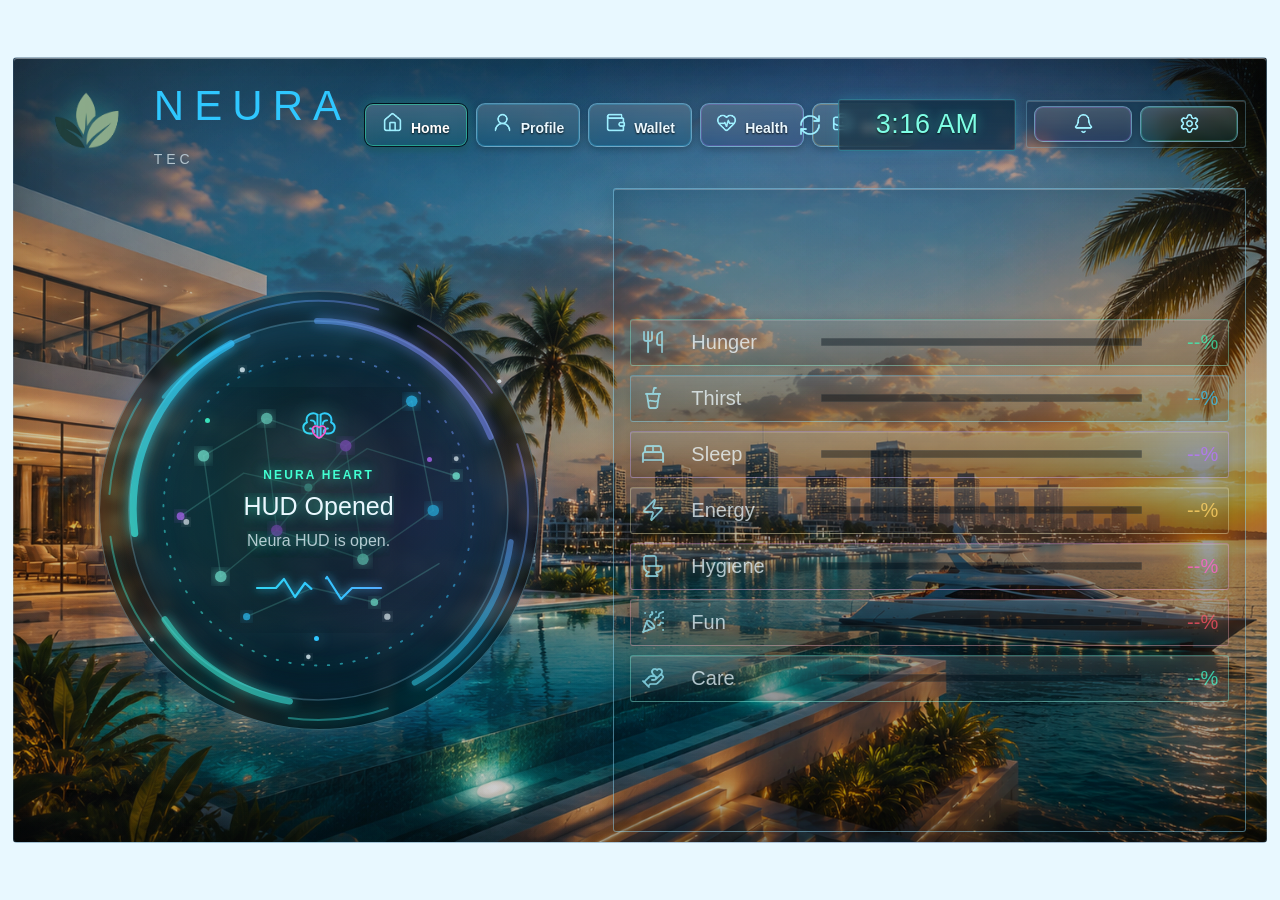
==== commit cdea007a: "Move HUD actions under clock" ====
--- a/neura-build-1001/index.html
+++ b/neura-build-1001/index.html
@@ -1,11 +1,11 @@
 ﻿<!doctype html>
-<html lang="en" data-neura-pattern="UI_LSL_TO_HTML_CSS_JS" data-neura-build="1082">
+<html lang="en" data-neura-pattern="UI_LSL_TO_HTML_CSS_JS" data-neura-build="1083">
 <head>
   <meta charset="utf-8">
   <meta name="viewport" content="width=device-width, initial-scale=1">
   <meta name="neura-ui-pattern" content="Hud/Neura Hud UI.lsl -> Web/neura-build-1001.html -> Web/neura-hud-ui.css -> Web/neura-hud-ui.js">
   <title>Neura Build 1001</title>
-  <link rel="stylesheet" href="neura-hud-ui.css?v=1051">
+  <link rel="stylesheet" href="neura-hud-ui.css?v=1052">
   <link rel="stylesheet" href="neura-heart.css?v=1005">
   <link rel="stylesheet" href="neura-profile.css?v=1011">
   <link rel="stylesheet" href="neura-stats.css?v=1001">
@@ -35,6 +35,12 @@
         <span class="neura-clock" aria-label="Clock">
           <time data-neura-time>--:--</time>
         </span>
+        <section class="neura-dock" aria-label="HUD actions">
+          <section class="neura-actions">
+            <button type="button" aria-label="Notifications" title="Notifications" data-action="notify"><span class="hud-icon icon-notify" aria-hidden="true"></span><sup aria-hidden="true" hidden>0</sup></button>
+            <button type="button" aria-label="Settings" title="Settings" data-action="settings"><span class="hud-icon icon-settings" aria-hidden="true"></span></button>
+          </section>
+        </section>
       </section>
     </header>
 
@@ -652,13 +658,6 @@
       </article>
     </section>
 
-    <footer class="neura-dock" aria-label="HUD actions">
-      <section class="neura-actions">
-        <button type="button" aria-label="Notifications" data-action="notify"><span class="hud-icon icon-notify" aria-hidden="true"></span><em>Notify</em><sup>0</sup></button>
-        <button type="button" aria-label="Settings" data-action="settings"><span class="hud-icon icon-settings" aria-hidden="true"></span><em>Settings</em></button>
-      </section>
-    </footer>
-
     <section class="action-window" data-action-window hidden role="dialog" aria-modal="true" aria-labelledby="action-window-title">
       <header class="action-window-bar">
         <div>
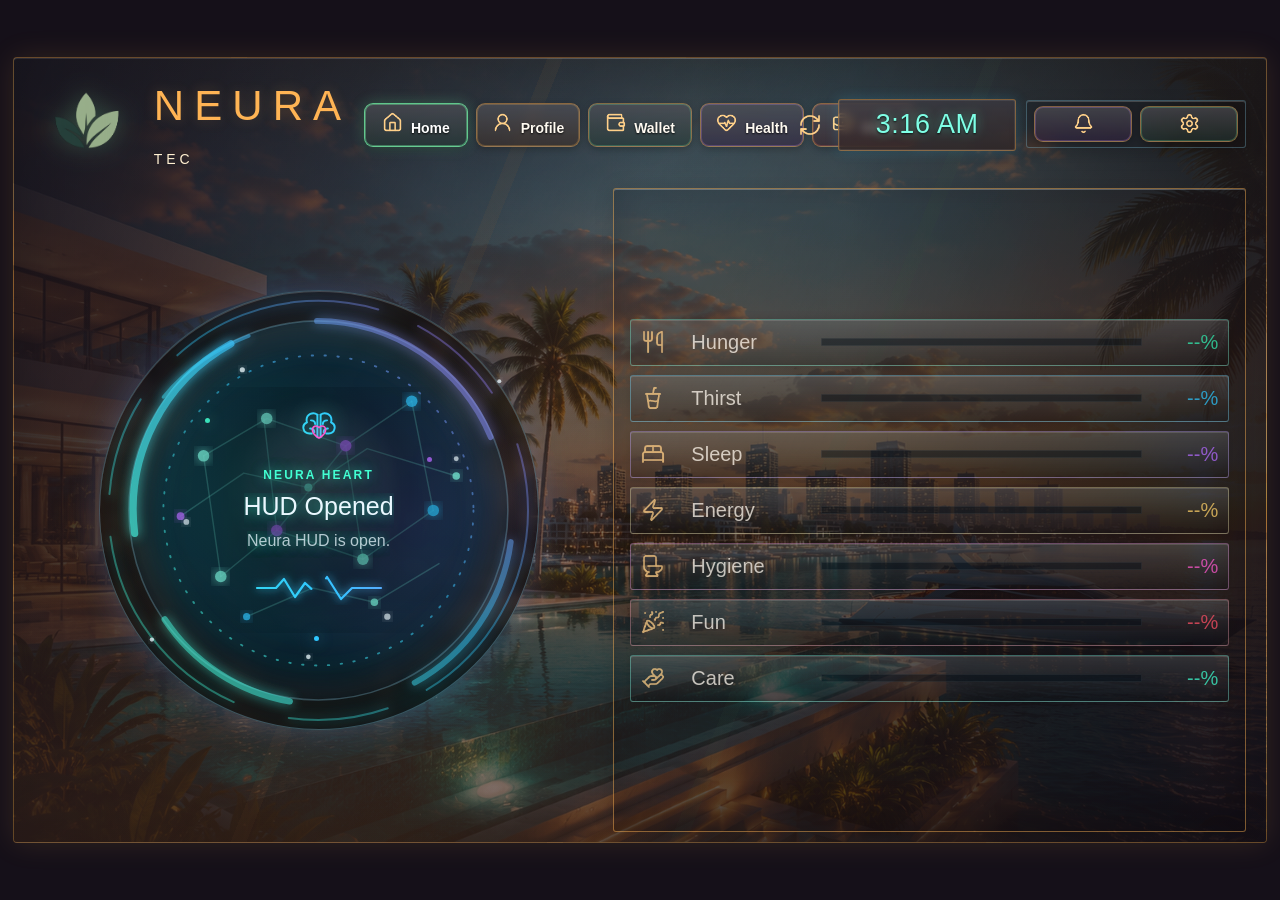
==== commit a4d6b362: "Fix Neura profile readability and avatar" ====
--- a/neura-build-1001/index.html
+++ b/neura-build-1001/index.html
@@ -7,7 +7,7 @@
   <title>Neura Build 1001</title>
   <link rel="stylesheet" href="neura-hud-ui.css?v=1052">
   <link rel="stylesheet" href="neura-heart.css?v=1005">
-  <link rel="stylesheet" href="neura-profile.css?v=1011">
+  <link rel="stylesheet" href="neura-profile.css?v=1016">
   <link rel="stylesheet" href="neura-stats.css?v=1001">
   <link rel="stylesheet" href="neura-wallet.css?v=1014">
   <link rel="stylesheet" href="neura-health.css?v=1001">
@@ -159,50 +159,81 @@
       <article class="profile-shell" data-profile-shell data-profile-mode="setup" data-profile-server-ready="0">
         <section class="profile-layout">
           <section class="profile-card" data-profile-card>
+            <span data-profile-lock hidden>Locked</span>
             <div class="profile-identity">
               <div class="profile-avatar-frame" data-profile-avatar-frame>
-                <span class="profile-sigil-mark" data-profile-sigil-preview data-sigil="core">CORE</span>
+                <img class="profile-avatar-photo" data-profile-photo src="Images/Pro.png?v=2" alt="">
+                <span class="profile-sigil-mark profile-avatar-sigil" data-profile-sigil-preview data-sigil="core">CORE</span>
               </div>
               <div class="profile-copy">
-                <span class="profile-title-line"><span class="profile-status-pill is-offline" data-profile-lock>Locked</span></span>
                 <strong data-profile-display>Profile Setup Required</strong>
-                <small><span data-profile-age>Age Not Set</span> / <span data-profile-sex>Sex Not Set</span></small>
-                <small>Role: <b data-profile-role>Not Set</b></small>
-                <small>District: <b data-profile-location>Not Set</b></small>
+                <div class="profile-detail-stack" aria-label="Profile identity details">
+                  <p><span>Age</span><b data-profile-age>Age Not Set</b></p>
+                  <p><span>Sex</span><b data-profile-sex>Sex Not Set</b></p>
+                  <p><span>Title</span><b data-profile-role>Not Set</b></p>
+                  <p><span>Location</span><b data-profile-location>Not Set</b></p>
+                </div>
               </div>
             </div>
 
-            <section class="profile-level" aria-label="Profile progression">
-              <span class="level-mark hud-icon icon-xp" aria-hidden="true"></span>
-              <div>
-                <div class="level-row"><span>Level <b data-profile-level>--</b></span><span><b data-profile-xp-current>--</b> / <b data-profile-xp-goal>--</b> XP</span></div>
-                <i><em data-profile-xp-bar></em></i>
-                <small><b data-profile-xp-needed>--</b> XP to next level <span data-profile-verified-note>Server Required</span> <span data-profile-xp-percent>--%</span></small>
-              </div>
-            </section>
-
-            <section class="profile-zodiac" aria-label="Zodiac profile">
-              <div class="zodiac-body">
-                <span class="zodiac-orbit">
-                  <img class="zodiac-mark" alt="" data-zodiac-mark hidden>
-                  <span class="zodiac-empty" data-zodiac-empty>--</span>
-                </span>
-                <div class="zodiac-copy">
-                  <strong data-zodiac-name>Not Set</strong>
-                  <span>Element: <b data-zodiac-element>--</b></span>
-                  <span>Traits: <b data-zodiac-traits>--</b></span>
-                  <small data-zodiac-line>Waiting for server profile.</small>
-                </div>
-              </div>
-            </section>
-
-            <section class="profile-stamina-panel" aria-label="Profile stamina">
-              <span class="stamina-mark hud-icon icon-stamina" aria-hidden="true"></span>
-              <div>
-                <div class="stamina-row"><span>Stamina Level <b data-profile-stamina-level>--</b></span><span><b data-profile-stamina-xp>--</b> / <b data-profile-stamina-xp-goal>--</b> XP</span></div>
-                <i><em data-profile-stamina-bar></em></i>
-                <small><span><b data-profile-stamina-xp-needed>--</b> XP to next stamina level</span><span data-profile-stamina-xp-percent>--%</span></small>
-                <small><span>Current</span><span><b data-profile-stamina>--</b> / <b data-profile-stamina-goal>--</b></span></small>
+            <section class="profile-badges" aria-label="Profile badges">
+              <header class="profile-panel-title">
+                <span>Badges</span>
+                <strong>Unlocked</strong>
+              </header>
+              <div class="profile-badge-list">
+                <span class="profile-badge-chip is-verified"><i>OK</i><b>Neura Verified</b></span>
+                <span class="profile-badge-chip is-location"><i>CF</i><b data-profile-badge-location>Chi-Core</b></span>
+                <span class="profile-badge-chip is-zodiac"><i>SG</i><b data-profile-badge-zodiac>Sagittarius</b></span>
+                <span class="profile-badge-chip is-sigil"><i data-profile-badge-sigil-symbol>FIRE</i><b data-profile-badge-sigil>Fire</b></span>
+              </div>
+            </section>
+
+            <section class="profile-level profile-meter-card" aria-label="Profile progression">
+              <header class="profile-meter-head">
+                <span class="level-mark hud-icon icon-xp" aria-hidden="true"></span>
+                <div>
+                  <span>Experience</span>
+                  <strong>Level <b data-profile-level>--</b></strong>
+                </div>
+                <output><b data-profile-xp-current>--</b> / <b data-profile-xp-goal>--</b> XP</output>
+              </header>
+              <i aria-hidden="true"><em data-profile-xp-bar></em></i>
+              <div class="profile-meter-grid">
+                <small><span>Progress</span><b data-profile-xp-percent>--%</b></small>
+                <small><span>Next Level</span><b><span data-profile-xp-needed>--</span> XP</b></small>
+                <small><span>Status</span><b data-profile-verified-note>Server Required</b></small>
+              </div>
+              <p class="profile-meter-note">Earn XP by wearing Neuro, using Camden systems, completing actions, and interacting with the world.</p>
+            </section>
+
+            <section class="profile-stamina-panel profile-meter-card" aria-label="Profile stamina">
+              <header class="profile-meter-head">
+                <span class="stamina-mark hud-icon icon-stamina" aria-hidden="true"></span>
+                <div>
+                  <span>Stamina</span>
+                  <strong>Level <b data-profile-stamina-level>--</b></strong>
+                </div>
+                <output><b data-profile-stamina>--</b> / <b data-profile-stamina-goal>--</b></output>
+              </header>
+              <i aria-hidden="true"><em data-profile-stamina-bar></em></i>
+              <div class="profile-meter-grid">
+                <small><span>Progress</span><b data-profile-stamina-xp-percent>--%</b></small>
+                <small><span>Stamina XP</span><b><span data-profile-stamina-xp>--</span> / <span data-profile-stamina-xp-goal>--</span> XP</b></small>
+                <small><span>Next Level</span><b><span data-profile-stamina-xp-needed>--</span> XP</b></small>
+              </div>
+              <p class="profile-meter-note">Stamina reflects your active body endurance inside Camden Falls.</p>
+            </section>
+
+            <section class="profile-color-strip" aria-label="Profile colors">
+              <header class="profile-panel-title">
+                <span>Colors</span>
+                <strong>Profile Palette</strong>
+              </header>
+              <div class="profile-color-list">
+                <span><i data-profile-accent-swatch></i><b>Accent</b><em data-profile-accent-value>#D6B35F</em></span>
+                <span><i data-profile-bg-swatch></i><b>Glass</b><em data-profile-bg-value>#151019</em></span>
+                <span><i class="profile-color-fire"></i><b>Sigil</b><em data-profile-color-sigil>Fire</em></span>
               </div>
             </section>
           </section>
@@ -224,8 +255,8 @@
                 <label>Role<input name="role" type="text" maxlength="24" placeholder="Role" autocomplete="off" autocapitalize="words" spellcheck="false"></label>
                 <label>District<select name="location"><option value="">Not Set</option><option value="Chi-Core">Chi-Core</option><option value="Eden Palms">Eden Palms</option><option value="Camden Falls">Camden Falls</option></select></label>
                 <label>Zodiac<select name="zodiac"><option value="">Not Set</option><option value="aries">Aries</option><option value="taurus">Taurus</option><option value="gemini">Gemini</option><option value="cancer">Cancer</option><option value="leo">Leo</option><option value="virgo">Virgo</option><option value="libra">Libra</option><option value="scorpio">Scorpio</option><option value="sagittarius">Sagittarius</option><option value="capricorn">Capricorn</option><option value="aquarius">Aquarius</option><option value="pisces">Pisces</option></select></label>
-                <label class="color-field">Accent Color<input name="accentColor" type="color" value="#2fc7ff"></label>
-                <label class="color-field">Glossy Background<input name="backgroundColor" type="color" value="#061725"></label>
+                <label class="color-field">Accent Color<input name="accentColor" type="color" value="#ffb454"></label>
+                <label class="color-field">Glossy Background<input name="backgroundColor" type="color" value="#151019"></label>
                 <input name="bio" type="hidden" value="">
                 <input name="stamina" type="hidden" value="100">
                 <input name="staminaGoal" type="hidden" value="100">
@@ -255,60 +286,48 @@
           <section class="profile-saved-panel" data-profile-saved-panel aria-label="Saved profile">
             <header>
               <div>
-                <span>Profile Matrix</span>
-                <strong>Server Synced</strong>
+                <span>Zodiac / Sigil</span>
+                <strong>Identity</strong>
               </div>
             </header>
 
-            <div class="profile-saved-grid">
-              <article data-profile-matrix-card="status">
-                <span>Profile Status</span>
-                <strong data-profile-view-status>Saved</strong>
-              </article>
-              <article data-profile-matrix-card="gate">
-                <span>Identity Gate</span>
-                <strong data-profile-view-gate>Complete</strong>
-              </article>
-              <article data-profile-matrix-card="server">
-                <span>Server Link</span>
-                <strong data-profile-view-server>Online</strong>
-              </article>
-              <article data-profile-matrix-card="sync">
-                <span>Last Sync</span>
-                <strong data-profile-view-updated>--</strong>
-              </article>
-            </div>
+            <section class="zodiac-showcase" aria-label="Zodiac profile">
+              <span class="zodiac-orbit zodiac-orbit-large">
+                <img class="zodiac-mark" alt="" data-zodiac-mark hidden>
+                <span class="zodiac-empty" data-zodiac-empty>--</span>
+              </span>
+              <div class="zodiac-copy">
+                <strong data-zodiac-name>Not Set</strong>
+                <span>Element: <b data-zodiac-element>--</b></span>
+                <span>Traits: <b data-zodiac-traits>--</b></span>
+                <p data-zodiac-story>Choose a zodiac sign to shape this resident identity.</p>
+              </div>
+            </section>
+
+            <section class="profile-right-badges" aria-label="Sigil badges">
+              <header>
+                <span>Badges</span>
+                <strong>Featured</strong>
+              </header>
+              <div class="profile-mini-badges">
+                <span>Neura Verified</span>
+                <span data-profile-right-location>Chi-Core Resident</span>
+                <span data-profile-right-zodiac>Sagittarius Fire</span>
+              </div>
+            </section>
+
+            <section class="profile-selected-sigil" aria-label="Selected sigil">
+              <span class="profile-sigil-mark" data-profile-badge-sigil-mark data-sigil="core">CORE</span>
+              <div>
+                <span>Selected Sigil</span>
+                <strong data-profile-badge-sigil>Core</strong>
+                <small>Clean personal mark for this resident.</small>
+              </div>
+            </section>
 
             <footer>
               <button type="button" data-profile-edit>EDIT PROFILE</button>
             </footer>
-          </section>
-
-          <section class="profile-id-card" data-profile-id-card aria-label="Resident ID preview">
-            <header>
-              <span>Camden Falls</span>
-              <strong>Resident ID</strong>
-            </header>
-            <div class="profile-id-face">
-              <div class="profile-id-topline">
-                <span data-profile-id-status>Identity Pending</span>
-                <i aria-hidden="true"></i>
-              </div>
-              <strong data-profile-id-name>Profile Setup Required</strong>
-              <small data-profile-id-district>District Pending</small>
-              <div class="profile-id-lines">
-                <p><span>Role</span><b data-profile-id-role>Not Set</b></p>
-                <p><span>Sigil</span><b data-profile-id-sigil>Core</b></p>
-              </div>
-              <div class="profile-id-city" aria-hidden="true"></div>
-              <footer class="profile-id-verify">
-                <span class="profile-id-qr" aria-hidden="true"></span>
-                <div>
-                  <strong>Neura Verified</strong>
-                  <small data-profile-id-since>Resident Since 2026</small>
-                </div>
-              </footer>
-            </div>
           </section>
         </section>
       </article>
@@ -751,7 +770,7 @@
   </main>
   <script type="module" src="neura-hud-ui.js?v=1051"></script>
   <script type="module" src="neura-media-gateway.js?v=1006"></script>
-  <script type="module" src="neura-profile.js?v=1024"></script>
+  <script type="module" src="neura-profile.js?v=1028"></script>
   <script type="module" src="neura-stats.js?v=1004"></script>
   <script type="module" src="neura-wallet.js?v=1008"></script>
   <script type="module" src="neura-health.js?v=1001"></script>
--- a/neura-build-1001/neura-profile.css
+++ b/neura-build-1001/neura-profile.css
@@ -1,14 +1,14 @@
 /* =====================================================//
 Name of script: neura-profile
-Build: 1011
-Update: Profile Readability Pass
+Build: 1013
+Update: Profile Personal Glass Pass
 Date and time: 2026-07-06 00:00:00 -04:00
 Team: Jynx Glitch Violet.(TM) Jah-Vryn(TM) Jah'Vict(TM).
 // ===================================================== */
 
 .profile-shell {
-  --profile-accent: #2fc7ff;
-  --profile-bg: #061725;
+  --profile-accent: #d6b35f;
+  --profile-bg: #171211;
   --profile-edge: color-mix(in srgb, var(--profile-accent), transparent 48%);
   --profile-faint: color-mix(in srgb, var(--profile-accent), transparent 84%);
   --profile-glow: color-mix(in srgb, var(--profile-accent), transparent 62%);
@@ -177,7 +177,7 @@
 .profile-copy small {
   min-width: 0;
   overflow: hidden;
-  color: rgba(234, 248, 255, 0.72);
+  color: rgba(248, 236, 214, 0.72);
   font-size: 12px;
   line-height: 1.2;
   text-overflow: ellipsis;
@@ -239,7 +239,7 @@
   justify-content: space-between;
   gap: 8px;
   min-width: 0;
-  color: rgba(234, 248, 255, 0.64);
+  color: rgba(248, 236, 214, 0.64);
   font-size: 11px;
   line-height: 1.16;
 }
@@ -315,7 +315,7 @@
   place-items: center;
   width: 74px;
   height: 74px;
-  color: rgba(234, 248, 255, 0.66);
+  color: rgba(248, 236, 214, 0.66);
   background:
     conic-gradient(from 90deg, transparent, color-mix(in srgb, var(--profile-accent), transparent 18%), transparent 48%, color-mix(in srgb, var(--profile-bg), white 24%), transparent 76%),
     radial-gradient(circle, rgba(1, 10, 18, 0.22) 0 54%, rgba(1, 10, 18, 0.76) 55%);
@@ -379,7 +379,7 @@
 .zodiac-copy small {
   min-width: 0;
   overflow: hidden;
-  color: rgba(234, 248, 255, 0.72);
+  color: rgba(248, 236, 214, 0.72);
   font-size: 12px;
   line-height: 1.2;
   text-overflow: ellipsis;
@@ -392,7 +392,7 @@
 }
 
 .zodiac-copy small {
-  color: rgba(234, 248, 255, 0.58);
+  color: rgba(248, 236, 214, 0.58);
   font-style: italic;
 }
 
@@ -459,7 +459,7 @@
   display: grid;
   gap: 5px;
   min-width: 0;
-  color: rgba(234, 248, 255, 0.62);
+  color: rgba(248, 236, 214, 0.62);
   font-size: 10px;
   font-weight: 800;
   letter-spacing: 0.07em;
@@ -544,7 +544,7 @@
   display: block;
   margin-top: 3px;
   overflow: hidden;
-  color: rgba(234, 248, 255, 0.58);
+  color: rgba(248, 236, 214, 0.58);
   font-size: 11px;
   text-overflow: ellipsis;
   white-space: nowrap;
@@ -630,7 +630,7 @@
   margin: 0;
   min-height: 0;
   overflow: auto;
-  color: rgba(234, 248, 255, 0.72);
+  color: rgba(248, 236, 214, 0.72);
   font-size: 12px;
   line-height: 1.3;
   overflow-wrap: anywhere;
@@ -648,7 +648,7 @@
   display: inline-block;
   width: 28px;
   height: 14px;
-  border: 1px solid rgba(234, 248, 255, 0.32);
+  border: 1px solid rgba(248, 236, 214, 0.32);
   border-radius: 2px;
   box-shadow:
     inset 0 1px 0 rgba(255, 255, 255, 0.22),
@@ -745,7 +745,7 @@
   gap: 10px;
   margin: 0;
   min-width: 0;
-  color: rgba(234, 248, 255, 0.76);
+  color: rgba(248, 236, 214, 0.76);
   font-size: 13px;
 }
 
@@ -792,7 +792,7 @@
 
 .profile-id-face footer b {
   grid-column: 1 / -1;
-  color: rgba(234, 248, 255, 0.68);
+  color: rgba(248, 236, 214, 0.68);
   font-size: 11px;
   font-weight: 700;
   letter-spacing: 0.04em;
@@ -1041,7 +1041,7 @@
 .sigil-window-grid small {
   min-width: 0;
   overflow: hidden;
-  color: rgba(234, 248, 255, 0.76);
+  color: rgba(248, 236, 214, 0.76);
   font-size: 11px;
   font-weight: 800;
   letter-spacing: 0.08em;
@@ -1108,28 +1108,28 @@
 
 /* Profile readability pass: view stays premium, edit owns customization controls. */
 .profile-shell {
-  --profile-ui: #2feaff;
-  --profile-ui-soft: rgba(47, 234, 255, 0.72);
+  --profile-ui: #e8c76f;
+  --profile-ui-soft: rgba(232, 199, 111, 0.72);
   --profile-readable: #f6fbff;
-  --profile-readable-dim: rgba(222, 240, 250, 0.72);
-  --profile-readable-faint: rgba(222, 240, 250, 0.48);
-  --profile-edge: rgba(47, 234, 255, 0.34);
+  --profile-readable-dim: rgba(246, 226, 190, 0.72);
+  --profile-readable-faint: rgba(246, 226, 190, 0.48);
+  --profile-edge: rgba(232, 199, 111, 0.34);
   --profile-faint: color-mix(in srgb, var(--profile-accent), transparent 94%);
   --profile-glow: color-mix(in srgb, var(--profile-accent), transparent 84%);
   --profile-card-bg:
-    radial-gradient(circle at 18% 0%, rgba(47, 234, 255, 0.08), transparent 36%),
+    radial-gradient(circle at 18% 0%, rgba(232, 199, 111, 0.08), transparent 36%),
     linear-gradient(180deg, rgba(255, 255, 255, 0.055), rgba(255, 255, 255, 0.012)),
     rgba(2, 9, 15, 0.88);
   color: var(--profile-readable);
   background:
-    radial-gradient(circle at 12% 0%, rgba(47, 234, 255, 0.08), transparent 34%),
+    radial-gradient(circle at 12% 0%, rgba(232, 199, 111, 0.08), transparent 34%),
     linear-gradient(135deg, rgba(2, 8, 13, 0.9), rgba(1, 5, 10, 0.82)),
     rgba(1, 7, 12, 0.5);
-  border-color: rgba(47, 234, 255, 0.38);
+  border-color: rgba(232, 199, 111, 0.38);
   box-shadow:
     inset 0 1px 0 rgba(255, 255, 255, 0.18),
     inset 0 -18px 36px rgba(0, 0, 0, 0.22),
-    0 0 24px rgba(47, 234, 255, 0.13);
+    0 0 24px rgba(232, 199, 111, 0.13);
 }
 
 .profile-card,
@@ -1145,7 +1145,7 @@
 .profile-saved-panel::before,
 .profile-id-card::before {
   background: repeating-linear-gradient(90deg, var(--profile-ui) 0 3px, transparent 3px 7px);
-  filter: drop-shadow(0 0 6px rgba(47, 234, 255, 0.72));
+  filter: drop-shadow(0 0 6px rgba(232, 199, 111, 0.72));
   opacity: 0.62;
 }
 
@@ -1161,9 +1161,9 @@
 .profile-saved-grid article,
 .profile-matrix-note {
   background:
-    linear-gradient(135deg, rgba(47, 234, 255, 0.055), transparent 62%),
+    linear-gradient(135deg, rgba(232, 199, 111, 0.055), transparent 62%),
     rgba(2, 10, 17, 0.58);
-  border-color: rgba(47, 234, 255, 0.22);
+  border-color: rgba(232, 199, 111, 0.22);
 }
 
 .profile-zodiac {
@@ -1217,17 +1217,17 @@
 
 .profile-status-pill {
   color: var(--profile-ui);
-  border-color: rgba(47, 234, 255, 0.34);
-  box-shadow: 0 0 12px rgba(47, 234, 255, 0.12);
+  border-color: rgba(232, 199, 111, 0.34);
+  box-shadow: 0 0 12px rgba(232, 199, 111, 0.12);
 }
 
 .profile-avatar-frame,
 .avatar-current-thumb,
 .zodiac-orbit {
-  border-color: rgba(47, 234, 255, 0.4);
+  border-color: rgba(232, 199, 111, 0.4);
   box-shadow:
     inset 0 0 24px rgba(0, 0, 0, 0.28),
-    0 0 22px rgba(47, 234, 255, 0.16);
+    0 0 22px rgba(232, 199, 111, 0.16);
 }
 
 .profile-saved-panel {
@@ -1261,11 +1261,11 @@
   align-self: center;
   color: var(--profile-ui);
   background:
-    radial-gradient(circle at 50% 50%, rgba(47, 234, 255, 0.24), transparent 54%),
+    radial-gradient(circle at 50% 50%, rgba(232, 199, 111, 0.24), transparent 54%),
     rgba(1, 9, 15, 0.64);
-  border: 1px solid rgba(47, 234, 255, 0.36);
+  border: 1px solid rgba(232, 199, 111, 0.36);
   border-radius: 10px;
-  box-shadow: inset 0 0 16px rgba(47, 234, 255, 0.08), 0 0 14px rgba(47, 234, 255, 0.12);
+  box-shadow: inset 0 0 16px rgba(232, 199, 111, 0.08), 0 0 14px rgba(232, 199, 111, 0.12);
   font-size: 11px;
   font-weight: 900;
   letter-spacing: 0.04em;
@@ -1316,7 +1316,7 @@
   gap: 5px;
   min-height: 56px;
   padding: 10px 12px;
-  border: 1px solid rgba(47, 234, 255, 0.18);
+  border: 1px solid rgba(232, 199, 111, 0.18);
   border-radius: calc(var(--panel-radius) - 1px);
 }
 
@@ -1334,25 +1334,25 @@
   width: 100%;
   min-height: 42px;
   color: var(--profile-readable);
-  border-color: rgba(47, 234, 255, 0.42);
+  border-color: rgba(232, 199, 111, 0.42);
   font-weight: 800;
   letter-spacing: 0.08em;
   box-shadow:
-    inset 0 0 18px rgba(47, 234, 255, 0.08),
-    0 0 16px rgba(47, 234, 255, 0.12);
+    inset 0 0 18px rgba(232, 199, 111, 0.08),
+    0 0 16px rgba(232, 199, 111, 0.12);
 }
 
 .profile-id-face {
   background:
-    radial-gradient(circle at 78% 18%, rgba(47, 234, 255, 0.12), transparent 30%),
+    radial-gradient(circle at 78% 18%, rgba(232, 199, 111, 0.12), transparent 30%),
     linear-gradient(160deg, rgba(5, 13, 25, 0.96), rgba(2, 7, 15, 0.88)),
     rgba(2, 7, 15, 0.9);
-  border-color: rgba(47, 234, 255, 0.38);
+  border-color: rgba(232, 199, 111, 0.38);
 }
 
 .profile-id-face::before {
   background:
-    linear-gradient(90deg, transparent 0 12%, rgba(47, 234, 255, 0.07) 12% 12.3%, transparent 12.3%),
+    linear-gradient(90deg, transparent 0 12%, rgba(232, 199, 111, 0.07) 12% 12.3%, transparent 12.3%),
     repeating-linear-gradient(0deg, rgba(255, 255, 255, 0.03) 0 1px, transparent 1px 9px);
   opacity: 0.36;
 }
@@ -1367,11 +1367,11 @@
 
 .profile-id-city::before {
   background:
-    linear-gradient(to top, rgba(47, 234, 255, 0.22) 0 2px, transparent 2px),
-    linear-gradient(to top, rgba(47, 234, 255, 0.22) 0 34%, transparent 34%) 8px bottom / 16px 64px repeat-x,
-    linear-gradient(to top, rgba(47, 234, 255, 0.11) 0 52%, transparent 52%) 2px bottom / 24px 84px repeat-x;
+    linear-gradient(to top, rgba(232, 199, 111, 0.22) 0 2px, transparent 2px),
+    linear-gradient(to top, rgba(232, 199, 111, 0.22) 0 34%, transparent 34%) 8px bottom / 16px 64px repeat-x,
+    linear-gradient(to top, rgba(232, 199, 111, 0.11) 0 52%, transparent 52%) 2px bottom / 24px 84px repeat-x;
   opacity: 0.42;
-  filter: drop-shadow(0 0 10px rgba(47, 234, 255, 0.28));
+  filter: drop-shadow(0 0 10px rgba(232, 199, 111, 0.28));
 }
 
 .profile-id-face footer.profile-id-verify {
@@ -1380,7 +1380,7 @@
   gap: 12px;
   align-items: center;
   padding-top: 10px;
-  border-top: 1px solid rgba(47, 234, 255, 0.22);
+  border-top: 1px solid rgba(232, 199, 111, 0.22);
 }
 
 .profile-id-qr {
@@ -1389,12 +1389,12 @@
   background:
     linear-gradient(90deg, var(--profile-readable) 8px, transparent 8px 14px, var(--profile-readable) 14px 22px, transparent 22px),
     linear-gradient(0deg, var(--profile-readable) 8px, transparent 8px 14px, var(--profile-readable) 14px 22px, transparent 22px),
-    repeating-linear-gradient(90deg, rgba(47, 234, 255, 0.9) 0 4px, transparent 4px 8px),
-    repeating-linear-gradient(0deg, rgba(47, 234, 255, 0.55) 0 4px, transparent 4px 8px),
+    repeating-linear-gradient(90deg, rgba(232, 199, 111, 0.9) 0 4px, transparent 4px 8px),
+    repeating-linear-gradient(0deg, rgba(232, 199, 111, 0.55) 0 4px, transparent 4px 8px),
     rgba(8, 18, 30, 0.9);
-  border: 1px solid rgba(47, 234, 255, 0.36);
+  border: 1px solid rgba(232, 199, 111, 0.36);
   border-radius: 6px;
-  box-shadow: 0 0 14px rgba(47, 234, 255, 0.16);
+  box-shadow: 0 0 14px rgba(232, 199, 111, 0.16);
 }
 
 .profile-id-verify strong {
@@ -1419,10 +1419,10 @@
 .profile-sigil-mark {
   color: var(--profile-ui);
   background:
-    radial-gradient(circle at 50% 42%, rgba(47, 234, 255, 0.17), transparent 58%),
+    radial-gradient(circle at 50% 42%, rgba(232, 199, 111, 0.17), transparent 58%),
     linear-gradient(145deg, rgba(255, 255, 255, 0.13), rgba(1, 10, 18, 0.54)),
     rgba(1, 10, 18, 0.74);
-  border-color: rgba(47, 234, 255, 0.42);
+  border-color: rgba(232, 199, 111, 0.42);
 }
 
 .profile-avatar-frame .profile-sigil-mark {
@@ -1436,7 +1436,7 @@
   border: 0 !important;
   border-radius: 0 !important;
   clip-path: none !important;
-  filter: drop-shadow(0 0 10px rgba(47, 234, 255, 0.56));
+  filter: drop-shadow(0 0 10px rgba(232, 199, 111, 0.56));
   -webkit-mask: var(--sigil-mask) center / contain no-repeat;
   mask: var(--sigil-mask) center / contain no-repeat;
   transform: none !important;
@@ -1460,7 +1460,7 @@
 .avatar-window-grid button[data-avatar-option="star"] .profile-sigil-mark::before {
   width: 64% !important;
   height: 64% !important;
-  background: linear-gradient(180deg, #ffffff 0%, #65f6ff 46%, #9d78ff 100%) !important;
+  background: linear-gradient(180deg, #ffffff 0%, #f2d47a 46%, #d6a36f 100%) !important;
   filter: drop-shadow(0 0 14px rgba(112, 231, 255, 0.68));
 }
 
@@ -1468,7 +1468,7 @@
 .avatar-window-grid button[data-avatar-option="bolt"] .profile-sigil-mark::before {
   width: 62% !important;
   height: 72% !important;
-  background: linear-gradient(180deg, #ffffff 0%, #9b7dff 48%, #7d4dff 100%) !important;
+  background: linear-gradient(180deg, #ffffff 0%, #c6a0d8 48%, #a66a86 100%) !important;
 }
 
 .profile-sigil-mark {
@@ -1573,3 +1573,1339 @@
     font-size: 15px;
   }
 }
+
+/* Profile stack pass: image, identity, badges, XP, stamina. */
+.profile-card {
+  grid-template-rows: auto auto auto auto;
+  align-content: start;
+  gap: 8px;
+  overflow: hidden;
+}
+
+.profile-identity {
+  grid-template-columns: 1fr;
+  align-items: start;
+  align-content: start;
+  justify-items: center;
+  gap: 8px;
+  min-height: 0;
+  text-align: center;
+}
+
+.profile-avatar-frame {
+  width: 122px;
+  height: 122px;
+  border-radius: 50%;
+}
+
+.profile-avatar-frame .profile-sigil-mark {
+  --sigil-size: calc(100% - 32px);
+}
+
+.profile-copy {
+  justify-items: center;
+  gap: 7px;
+  width: 100%;
+}
+
+.profile-copy strong {
+  max-width: 100%;
+  font-size: 22px;
+  text-align: center;
+}
+
+.profile-detail-stack {
+  display: grid;
+  grid-template-columns: repeat(4, minmax(0, 1fr));
+  gap: 5px;
+  width: 100%;
+}
+
+.profile-detail-stack p {
+  display: grid;
+  gap: 2px;
+  min-width: 0;
+  margin: 0;
+  padding: 5px 6px;
+  background:
+    linear-gradient(135deg, rgba(232, 199, 111, 0.055), transparent 66%),
+    rgba(2, 10, 17, 0.48);
+  border: 1px solid rgba(232, 199, 111, 0.16);
+  border-radius: 6px;
+}
+
+.profile-detail-stack span,
+.profile-meter-head span,
+.profile-meter-grid small span,
+.profile-badge small {
+  color: var(--profile-readable-faint);
+  font-size: 9px;
+  font-weight: 900;
+  letter-spacing: 0.08em;
+  line-height: 1.1;
+  text-transform: uppercase;
+}
+
+.profile-detail-stack b {
+  min-width: 0;
+  overflow: hidden;
+  color: var(--profile-readable);
+  font-size: 11px;
+  font-weight: 800;
+  line-height: 1.15;
+  text-overflow: ellipsis;
+  white-space: nowrap;
+}
+
+.profile-badges {
+  display: grid;
+  grid-template-columns: repeat(2, minmax(0, 1fr));
+  gap: 6px;
+  min-width: 0;
+}
+
+.profile-badge {
+  display: grid;
+  align-items: center;
+  gap: 6px;
+  min-width: 0;
+  min-height: 44px;
+  padding: 6px;
+  background:
+    linear-gradient(135deg, rgba(232, 199, 111, 0.06), transparent 64%),
+    rgba(2, 10, 17, 0.54);
+  border: 1px solid rgba(232, 199, 111, 0.2);
+  border-radius: 7px;
+  box-shadow:
+    inset 0 1px 0 rgba(255, 255, 255, 0.07),
+    inset 0 -10px 18px rgba(0, 0, 0, 0.14);
+}
+
+.profile-badge-status {
+  grid-template-columns: minmax(58px, auto) minmax(0, 1fr);
+  justify-items: start;
+}
+
+.profile-badge-sigil {
+  grid-template-columns: 34px minmax(0, 1fr);
+}
+
+.profile-badge strong,
+.profile-badge small {
+  display: block;
+  min-width: 0;
+  overflow: hidden;
+  text-overflow: ellipsis;
+  white-space: nowrap;
+}
+
+.profile-badge strong {
+  color: var(--profile-readable);
+  font-size: 12px;
+  font-weight: 800;
+  line-height: 1.15;
+}
+
+.profile-badge .profile-status-pill {
+  min-height: 22px;
+  padding: 0 7px;
+  font-size: 9px;
+}
+
+.profile-badge .profile-sigil-mark {
+  --sigil-size: 34px;
+}
+
+.profile-badge.profile-zodiac {
+  grid-column: 1 / -1;
+  grid-template-columns: 38px minmax(0, 1fr);
+  min-height: 52px;
+  padding: 6px;
+}
+
+.profile-badge.profile-zodiac::after {
+  display: none;
+}
+
+.profile-badge.profile-zodiac .zodiac-body {
+  display: contents;
+}
+
+.profile-badge.profile-zodiac .zodiac-orbit {
+  width: 38px;
+  height: 38px;
+}
+
+.profile-badge.profile-zodiac .zodiac-copy {
+  display: grid;
+  gap: 2px;
+  min-width: 0;
+}
+
+.profile-badge.profile-zodiac .zodiac-copy strong,
+.profile-badge.profile-zodiac .zodiac-copy span,
+.profile-badge.profile-zodiac .zodiac-copy small {
+  min-width: 0;
+  overflow: hidden;
+  text-overflow: ellipsis;
+  white-space: nowrap;
+}
+
+.profile-badge.profile-zodiac .zodiac-copy strong {
+  font-size: 12px;
+  line-height: 1.1;
+}
+
+.profile-badge.profile-zodiac .zodiac-copy span,
+.profile-badge.profile-zodiac .zodiac-copy small {
+  font-size: 9px;
+  line-height: 1.16;
+}
+
+.profile-badge.profile-zodiac .zodiac-copy span + span,
+.profile-badge.profile-zodiac .zodiac-copy small {
+  display: none;
+}
+
+.profile-level.profile-meter-card,
+.profile-stamina-panel.profile-meter-card {
+  display: grid;
+  grid-template-columns: 1fr;
+  gap: 6px;
+  min-height: 90px;
+  padding: 8px 9px;
+}
+
+.profile-meter-head {
+  display: grid;
+  grid-template-columns: 26px minmax(0, 1fr) auto;
+  gap: 7px;
+  align-items: center;
+  min-width: 0;
+}
+
+.profile-meter-head > div {
+  display: grid;
+  gap: 2px;
+  min-width: 0;
+}
+
+.profile-meter-head strong {
+  min-width: 0;
+  overflow: hidden;
+  color: var(--profile-readable);
+  font-size: 14px;
+  font-weight: 800;
+  line-height: 1.08;
+  text-overflow: ellipsis;
+  white-space: nowrap;
+}
+
+.profile-meter-head strong b,
+.profile-meter-head output b,
+.profile-meter-grid small b {
+  color: var(--profile-ui);
+  font-weight: 900;
+}
+
+.profile-meter-head output {
+  color: var(--profile-readable-dim);
+  font-size: 10px;
+  font-weight: 800;
+  line-height: 1;
+  white-space: nowrap;
+}
+
+.profile-level.profile-meter-card i,
+.profile-stamina-panel.profile-meter-card i {
+  height: 6px;
+}
+
+.profile-meter-grid {
+  display: grid;
+  grid-template-columns: repeat(3, minmax(0, 1fr));
+  gap: 4px;
+  min-width: 0;
+}
+
+.profile-meter-grid small {
+  display: grid;
+  gap: 2px;
+  min-width: 0;
+  padding: 4px 5px;
+  color: var(--profile-readable-dim);
+  background: rgba(1, 9, 15, 0.45);
+  border: 1px solid rgba(232, 199, 111, 0.13);
+  border-radius: 5px;
+  font-size: 9px;
+  line-height: 1.14;
+}
+
+.profile-meter-grid small b {
+  min-width: 0;
+  overflow: hidden;
+  text-overflow: ellipsis;
+  white-space: nowrap;
+}
+
+@media (max-width: 980px) {
+  .profile-card {
+    overflow: visible;
+  }
+
+  .profile-avatar-frame {
+    width: 120px;
+    height: 120px;
+  }
+}
+
+/* Personal glass pass: warm profile palette, one clean icon surface, no scanner dashboard. */
+.profile-shell {
+  --profile-accent: #d6b35f;
+  --profile-bg: #171211;
+  --profile-ui: #e8c76f;
+  --profile-ui-soft: rgba(232, 199, 111, 0.74);
+  --profile-readable: #fff8e8;
+  --profile-readable-dim: rgba(248, 236, 214, 0.76);
+  --profile-readable-faint: rgba(246, 226, 190, 0.52);
+  --profile-edge: rgba(232, 199, 111, 0.3);
+  --profile-faint: rgba(255, 255, 255, 0.06);
+  --profile-glow: rgba(212, 167, 82, 0.24);
+  --profile-moss: #9fd28a;
+  --profile-rose: #f08b72;
+  --profile-plum: #c6a0d8;
+  --profile-card-bg:
+    linear-gradient(145deg, rgba(255, 255, 255, 0.11), rgba(255, 255, 255, 0.035) 38%, rgba(255, 255, 255, 0.018)),
+    linear-gradient(122deg, rgba(214, 179, 95, 0.12), transparent 36%),
+    rgba(18, 13, 13, 0.58);
+  color: var(--profile-readable);
+  background:
+    linear-gradient(140deg, rgba(28, 19, 16, 0.62), rgba(16, 14, 13, 0.38)),
+    rgba(12, 9, 8, 0.26);
+  border-color: rgba(232, 199, 111, 0.26);
+  box-shadow:
+    inset 0 1px 0 rgba(255, 255, 255, 0.16),
+    inset 0 -22px 46px rgba(0, 0, 0, 0.24),
+    0 0 24px rgba(214, 179, 95, 0.12);
+}
+
+.profile-layout,
+.profile-shell[data-profile-mode="view"] .profile-layout {
+  grid-template-columns: minmax(340px, 0.86fr) minmax(420px, 1.14fr);
+}
+
+.profile-card,
+.profile-saved-panel,
+.profile-editor {
+  overflow: hidden;
+  background: var(--profile-card-bg);
+  border-color: var(--profile-edge);
+  box-shadow:
+    inset 0 1px 0 rgba(255, 255, 255, 0.16),
+    inset 0 -26px 46px rgba(0, 0, 0, 0.24),
+    0 18px 34px rgba(0, 0, 0, 0.22);
+}
+
+.profile-id-card {
+  display: none;
+}
+
+.profile-card::before,
+.profile-saved-panel::before,
+.profile-editor::before,
+.profile-id-card::before {
+  display: none;
+}
+
+.profile-card::after,
+.profile-saved-panel::after {
+  content: "";
+  position: absolute;
+  inset: 0;
+  z-index: 0;
+  background:
+    linear-gradient(126deg, transparent 0 52%, rgba(255, 255, 255, 0.08) 52% 53.5%, transparent 53.5%),
+    linear-gradient(142deg, transparent 0 61%, rgba(214, 179, 95, 0.1) 61% 66%, transparent 66%),
+    linear-gradient(28deg, transparent 0 64%, rgba(159, 210, 138, 0.09) 64% 70%, transparent 70%),
+    linear-gradient(158deg, rgba(255, 255, 255, 0.06), transparent 28%);
+  clip-path: polygon(0 0, 100% 0, 100% 100%, 10% 100%, 0 86%);
+  opacity: 0.82;
+  pointer-events: none;
+}
+
+.profile-card > *,
+.profile-saved-panel > *,
+.profile-editor > * {
+  position: relative;
+  z-index: 1;
+}
+
+.profile-card {
+  grid-template-rows: auto auto auto auto;
+  gap: 8px;
+}
+
+.profile-avatar-frame {
+  width: 118px;
+  height: 118px;
+  background:
+    linear-gradient(145deg, rgba(255, 255, 255, 0.22), transparent 32%),
+    linear-gradient(155deg, rgba(240, 139, 114, 0.18), transparent 46%),
+    linear-gradient(35deg, rgba(159, 210, 138, 0.2), transparent 52%),
+    rgba(17, 13, 13, 0.72);
+  border: 1px solid rgba(232, 199, 111, 0.42);
+  border-radius: 50%;
+  box-shadow:
+    inset 0 1px 0 rgba(255, 255, 255, 0.26),
+    inset 0 -24px 36px rgba(0, 0, 0, 0.24),
+    0 18px 30px rgba(0, 0, 0, 0.28);
+}
+
+.profile-avatar-frame::after,
+.profile-sigil-mark::after,
+.zodiac-orbit::before,
+.zodiac-orbit::after {
+  display: none;
+}
+
+.profile-avatar-frame .profile-sigil-mark,
+.profile-selected-sigil .profile-sigil-mark,
+.avatar-current-thumb .profile-sigil-mark {
+  background: transparent;
+  border: 0;
+  border-radius: 0;
+  box-shadow: none;
+}
+
+.profile-avatar-frame .profile-sigil-mark {
+  --sigil-size: 82px;
+}
+
+.profile-sigil-mark {
+  color: var(--profile-ui);
+  background:
+    linear-gradient(145deg, rgba(255, 255, 255, 0.14), rgba(255, 255, 255, 0.035)),
+    rgba(24, 18, 16, 0.54);
+  border-color: rgba(232, 199, 111, 0.26);
+}
+
+.profile-sigil-mark::before {
+  background: linear-gradient(180deg, #fff3bc 0%, var(--profile-ui) 44%, var(--profile-rose) 100%) !important;
+  filter: drop-shadow(0 0 9px rgba(232, 199, 111, 0.42));
+}
+
+.profile-sigil-mark[data-sigil="fire"]::before,
+.avatar-window-grid button[data-avatar-option="fire"] .profile-sigil-mark::before {
+  background: linear-gradient(180deg, #fff3bc 0%, #f3a95d 44%, #e05f49 100%) !important;
+  filter: drop-shadow(0 0 11px rgba(224, 95, 73, 0.48));
+}
+
+.profile-copy strong {
+  color: var(--profile-readable);
+  text-shadow: 0 1px 14px rgba(0, 0, 0, 0.32);
+}
+
+.profile-detail-stack {
+  grid-template-columns: repeat(4, minmax(0, 1fr));
+}
+
+.profile-detail-stack p,
+.profile-empty-badges,
+.profile-meter-card,
+.zodiac-showcase,
+.profile-right-badges,
+.profile-selected-sigil {
+  background:
+    linear-gradient(145deg, rgba(255, 255, 255, 0.105), rgba(255, 255, 255, 0.026)),
+    rgba(19, 14, 14, 0.46);
+  border: 1px solid rgba(232, 199, 111, 0.22);
+  box-shadow:
+    inset 0 1px 0 rgba(255, 255, 255, 0.13),
+    inset 0 -18px 24px rgba(0, 0, 0, 0.16);
+  backdrop-filter: blur(9px) saturate(1.12);
+}
+
+.profile-detail-stack p {
+  border-radius: 7px;
+}
+
+.profile-detail-stack span,
+.profile-meter-head span,
+.profile-meter-grid small span,
+.profile-right-badges header span,
+.profile-selected-sigil span,
+.profile-editor label,
+.profile-editor header span,
+.profile-editor footer span,
+.profile-saved-panel header span {
+  color: var(--profile-readable-faint);
+}
+
+.profile-detail-stack b,
+.profile-meter-head strong,
+.profile-meter-grid small b,
+.profile-selected-sigil strong,
+.profile-right-badges header strong,
+.zodiac-copy strong {
+  color: var(--profile-readable);
+}
+
+.profile-meter-head strong b,
+.profile-meter-head output b,
+.zodiac-copy b {
+  color: var(--profile-ui);
+}
+
+.profile-badges {
+  display: block;
+}
+
+.profile-empty-badges {
+  margin: 0;
+  min-height: 42px;
+  padding: 12px 14px;
+  color: var(--profile-readable-dim);
+  border-radius: 7px;
+  font-size: 12px;
+  font-weight: 700;
+  line-height: 1.25;
+}
+
+.profile-level.profile-meter-card,
+.profile-stamina-panel.profile-meter-card {
+  min-height: 108px;
+  padding: 9px 10px;
+  border-radius: 7px;
+}
+
+.level-mark,
+.stamina-mark {
+  background: var(--profile-ui);
+  filter: drop-shadow(0 0 8px rgba(232, 199, 111, 0.34));
+}
+
+.profile-level i,
+.profile-stamina-panel i {
+  height: 7px;
+  background: rgba(11, 8, 8, 0.62);
+  border-color: rgba(232, 199, 111, 0.18);
+  border-radius: 999px;
+}
+
+.profile-level em,
+.profile-stamina-panel em {
+  background: linear-gradient(90deg, var(--profile-moss), var(--profile-ui), var(--profile-rose));
+  box-shadow: 0 0 12px rgba(232, 199, 111, 0.24);
+}
+
+.profile-meter-grid small {
+  background: rgba(13, 9, 9, 0.42);
+  border-color: rgba(232, 199, 111, 0.16);
+  border-radius: 6px;
+}
+
+.profile-meter-note {
+  margin: 0;
+  color: var(--profile-readable-dim);
+  font-size: 10px;
+  font-weight: 650;
+  line-height: 1.22;
+}
+
+.profile-saved-panel {
+  grid-template-rows: auto minmax(182px, 1fr) auto auto auto;
+  gap: 8px;
+}
+
+.profile-saved-panel header strong {
+  color: var(--profile-readable);
+}
+
+.zodiac-showcase {
+  display: grid;
+  grid-template-columns: 156px minmax(0, 1fr);
+  gap: 16px;
+  align-items: center;
+  min-height: 188px;
+  padding: 14px;
+  border-radius: 8px;
+}
+
+.zodiac-orbit {
+  background:
+    linear-gradient(145deg, rgba(255, 255, 255, 0.16), transparent 36%),
+    linear-gradient(155deg, rgba(159, 210, 138, 0.18), transparent 52%),
+    rgba(17, 13, 13, 0.6);
+  border: 1px solid rgba(232, 199, 111, 0.3);
+  box-shadow:
+    inset 0 1px 0 rgba(255, 255, 255, 0.22),
+    inset 0 -22px 34px rgba(0, 0, 0, 0.2),
+    0 18px 32px rgba(0, 0, 0, 0.22);
+}
+
+.zodiac-orbit-large {
+  width: 150px;
+  height: 150px;
+}
+
+.zodiac-mark {
+  filter: sepia(1) saturate(1.35) hue-rotate(340deg) brightness(1.08);
+}
+
+.zodiac-copy {
+  display: grid;
+  gap: 6px;
+  min-width: 0;
+}
+
+.zodiac-copy strong {
+  font-size: 28px;
+  line-height: 1;
+}
+
+.zodiac-copy span {
+  color: var(--profile-readable-dim);
+  font-size: 13px;
+  font-weight: 700;
+}
+
+.zodiac-copy p {
+  margin: 4px 0 0;
+  color: var(--profile-readable-dim);
+  font-size: 12px;
+  line-height: 1.36;
+}
+
+.profile-right-badges {
+  display: grid;
+  gap: 8px;
+  min-height: 84px;
+  padding: 11px;
+  border-radius: 8px;
+}
+
+.profile-right-badges header,
+.profile-selected-sigil div {
+  display: grid;
+  gap: 3px;
+}
+
+.profile-right-badges p {
+  margin: 0;
+  color: var(--profile-readable-dim);
+  font-size: 12px;
+  font-weight: 700;
+}
+
+.profile-selected-sigil {
+  display: grid;
+  grid-template-columns: 76px minmax(0, 1fr);
+  gap: 14px;
+  align-items: center;
+  min-height: 102px;
+  padding: 12px;
+  border-radius: 8px;
+}
+
+.profile-selected-sigil .profile-sigil-mark {
+  --sigil-size: 72px;
+}
+
+.profile-selected-sigil strong {
+  font-size: 22px;
+  line-height: 1.05;
+}
+
+.profile-selected-sigil small {
+  color: var(--profile-readable-dim);
+  font-size: 12px;
+  font-weight: 700;
+}
+
+.profile-saved-panel footer button {
+  color: var(--profile-readable);
+  border-color: rgba(232, 199, 111, 0.34);
+  box-shadow:
+    inset 0 0 18px rgba(232, 199, 111, 0.08),
+    0 0 16px rgba(0, 0, 0, 0.2);
+}
+
+@media (max-width: 980px) {
+  .profile-shell[data-profile-mode="view"] .profile-layout {
+    grid-template-columns: 1fr;
+  }
+
+  .profile-saved-panel {
+    min-height: 520px;
+  }
+
+  .zodiac-showcase {
+    grid-template-columns: 128px minmax(0, 1fr);
+  }
+
+  .zodiac-orbit-large {
+    width: 124px;
+    height: 124px;
+  }
+}
+
+/* Readability repair: larger text, real badges, visible colors, and one clean avatar image. */
+.profile-shell {
+  --profile-accent: #ffb454;
+  --profile-bg: #151019;
+  --profile-ui: #ffb454;
+  --profile-mint: #71f0a4;
+  --profile-coral: #ff6f61;
+  --profile-violet: #cf8cff;
+  --profile-readable: #fffaf1;
+  --profile-readable-dim: rgba(255, 246, 232, 0.88);
+  --profile-readable-faint: rgba(255, 237, 210, 0.68);
+  --profile-edge: rgba(255, 180, 84, 0.42);
+  --profile-card-bg:
+    linear-gradient(145deg, rgba(255, 255, 255, 0.13), rgba(255, 255, 255, 0.045)),
+    linear-gradient(115deg, rgba(255, 180, 84, 0.13), transparent 38%),
+    linear-gradient(26deg, rgba(113, 240, 164, 0.09), transparent 52%),
+    rgba(12, 11, 16, 0.86);
+  color: var(--profile-readable);
+}
+
+.profile-layout,
+.profile-shell[data-profile-mode="view"] .profile-layout {
+  grid-template-columns: minmax(360px, 0.9fr) minmax(430px, 1.1fr);
+  gap: 10px;
+}
+
+.profile-card,
+.profile-saved-panel,
+.profile-editor {
+  background: var(--profile-card-bg);
+  border-color: var(--profile-edge);
+  box-shadow:
+    inset 0 1px 0 rgba(255, 255, 255, 0.18),
+    inset 0 -34px 54px rgba(0, 0, 0, 0.22),
+    0 18px 34px rgba(0, 0, 0, 0.34);
+}
+
+.profile-card::after,
+.profile-saved-panel::after {
+  opacity: 0.32;
+}
+
+.profile-card {
+  gap: 10px;
+  padding: 12px;
+}
+
+.profile-identity {
+  display: grid;
+  justify-items: center;
+  gap: 8px;
+}
+
+.profile-avatar-frame {
+  position: relative;
+  width: 150px;
+  height: 150px;
+  padding: 0;
+  overflow: visible;
+  background: rgba(9, 8, 12, 0.9);
+  border: 2px solid rgba(255, 180, 84, 0.68);
+  border-radius: 50%;
+  box-shadow:
+    0 0 0 1px rgba(255, 255, 255, 0.13),
+    0 18px 34px rgba(0, 0, 0, 0.42),
+    0 0 28px rgba(255, 180, 84, 0.18);
+}
+
+.profile-avatar-photo {
+  display: block;
+  width: 100%;
+  height: 100%;
+  object-fit: cover;
+  object-position: 50% 28%;
+  border-radius: 50%;
+  filter: saturate(1.04) contrast(1.08) brightness(0.94);
+}
+
+.profile-avatar-sigil {
+  position: absolute;
+  right: -10px;
+  bottom: 10px;
+  width: 56px;
+  height: 32px;
+  border: 1px solid rgba(255, 180, 84, 0.65);
+  border-radius: 8px;
+  background: rgba(15, 11, 14, 0.92);
+  box-shadow: 0 8px 18px rgba(0, 0, 0, 0.38);
+}
+
+.profile-avatar-sigil::before {
+  width: 20px !important;
+  height: 20px !important;
+}
+
+.profile-copy {
+  width: 100%;
+  min-width: 0;
+  text-align: center;
+}
+
+.profile-copy strong {
+  display: block;
+  color: var(--profile-readable);
+  font-size: 20px;
+  line-height: 1.1;
+  letter-spacing: 0;
+}
+
+.profile-detail-stack {
+  display: grid;
+  grid-template-columns: repeat(2, minmax(0, 1fr));
+  gap: 0;
+  margin-top: 8px;
+  border-top: 1px solid rgba(255, 180, 84, 0.26);
+  border-bottom: 1px solid rgba(255, 180, 84, 0.26);
+}
+
+.profile-detail-stack p {
+  display: grid;
+  grid-template-columns: auto minmax(0, 1fr);
+  gap: 8px;
+  align-items: baseline;
+  margin: 0;
+  padding: 8px 10px;
+  background: transparent;
+  border: 0;
+  border-radius: 0;
+  box-shadow: none;
+}
+
+.profile-detail-stack p:nth-child(odd) {
+  border-right: 1px solid rgba(255, 180, 84, 0.18);
+}
+
+.profile-detail-stack p:nth-child(-n + 2) {
+  border-bottom: 1px solid rgba(255, 180, 84, 0.18);
+}
+
+.profile-detail-stack span {
+  color: var(--profile-readable-faint);
+  font-size: 10px;
+  font-weight: 800;
+}
+
+.profile-detail-stack b {
+  min-width: 0;
+  overflow-wrap: anywhere;
+  color: var(--profile-readable);
+  font-size: 12px;
+  font-weight: 850;
+  text-align: right;
+}
+
+.profile-panel-title {
+  display: flex;
+  align-items: baseline;
+  justify-content: space-between;
+  gap: 10px;
+  margin-bottom: 7px;
+}
+
+.profile-panel-title span,
+.profile-right-badges header span {
+  color: var(--profile-readable-faint);
+  font-size: 10px;
+  font-weight: 850;
+  text-transform: uppercase;
+}
+
+.profile-panel-title strong,
+.profile-right-badges header strong {
+  color: var(--profile-readable);
+  font-size: 13px;
+  font-weight: 900;
+}
+
+.profile-badges,
+.profile-color-strip {
+  padding: 10px;
+  border: 1px solid rgba(255, 180, 84, 0.28);
+  border-radius: 7px;
+  background:
+    linear-gradient(145deg, rgba(255, 255, 255, 0.11), rgba(255, 255, 255, 0.035)),
+    rgba(13, 11, 16, 0.74);
+  box-shadow: inset 0 1px 0 rgba(255, 255, 255, 0.14);
+}
+
+.profile-badge-list,
+.profile-mini-badges,
+.profile-color-list {
+  display: flex;
+  flex-wrap: wrap;
+  gap: 7px;
+}
+
+.profile-badge-chip,
+.profile-mini-badges span {
+  display: inline-flex;
+  align-items: center;
+  gap: 7px;
+  min-height: 30px;
+  padding: 6px 9px;
+  color: var(--profile-readable);
+  font-size: 12px;
+  font-weight: 850;
+  line-height: 1;
+  border: 1px solid rgba(255, 255, 255, 0.18);
+  border-radius: 7px;
+  background: rgba(255, 255, 255, 0.08);
+}
+
+.profile-badge-chip i {
+  display: inline-grid;
+  place-items: center;
+  min-width: 26px;
+  height: 20px;
+  padding: 0 5px;
+  color: #161016;
+  font-size: 10px;
+  font-style: normal;
+  font-weight: 950;
+  border-radius: 5px;
+  background: var(--profile-ui);
+}
+
+.profile-badge-chip.is-verified i {
+  background: var(--profile-mint);
+}
+
+.profile-badge-chip.is-location i {
+  background: var(--profile-violet);
+}
+
+.profile-badge-chip.is-zodiac i {
+  background: var(--profile-coral);
+}
+
+.profile-badge-chip.is-sigil i {
+  background: var(--profile-ui);
+}
+
+.profile-color-list span {
+  display: grid;
+  grid-template-columns: 18px auto;
+  grid-template-rows: auto auto;
+  column-gap: 7px;
+  min-width: 108px;
+  padding: 7px 8px;
+  border: 1px solid rgba(255, 255, 255, 0.14);
+  border-radius: 7px;
+  background: rgba(255, 255, 255, 0.07);
+}
+
+.profile-color-list i {
+  grid-row: 1 / 3;
+  width: 18px;
+  height: 18px;
+  margin-top: 1px;
+  border: 1px solid rgba(255, 255, 255, 0.32);
+  border-radius: 50%;
+  background: var(--profile-ui);
+}
+
+.profile-color-list b {
+  color: var(--profile-readable);
+  font-size: 11px;
+  line-height: 1;
+}
+
+.profile-color-list em {
+  color: var(--profile-readable-faint);
+  font-size: 10px;
+  font-style: normal;
+  font-weight: 800;
+  line-height: 1.1;
+}
+
+.profile-color-fire {
+  background: linear-gradient(135deg, var(--profile-coral), var(--profile-ui), var(--profile-mint)) !important;
+}
+
+.profile-level.profile-meter-card,
+.profile-stamina-panel.profile-meter-card,
+.zodiac-showcase,
+.profile-right-badges,
+.profile-selected-sigil {
+  background:
+    linear-gradient(145deg, rgba(255, 255, 255, 0.12), rgba(255, 255, 255, 0.035)),
+    rgba(12, 10, 15, 0.82);
+  border-color: rgba(255, 180, 84, 0.3);
+}
+
+.profile-level.profile-meter-card,
+.profile-stamina-panel.profile-meter-card {
+  min-height: 122px;
+  padding: 11px;
+}
+
+.profile-meter-head span,
+.profile-meter-grid small span {
+  font-size: 10px;
+}
+
+.profile-meter-head strong {
+  font-size: 16px;
+}
+
+.profile-meter-head output {
+  color: var(--profile-ui);
+  font-size: 13px;
+  font-weight: 900;
+}
+
+.profile-meter-grid small {
+  padding: 7px;
+  background: rgba(0, 0, 0, 0.22);
+}
+
+.profile-meter-grid small b {
+  font-size: 11px;
+}
+
+.profile-meter-note {
+  color: var(--profile-readable-dim);
+  font-size: 11px;
+  line-height: 1.3;
+}
+
+.profile-level em,
+.profile-stamina-panel em {
+  background: linear-gradient(90deg, var(--profile-mint), var(--profile-ui), var(--profile-coral));
+}
+
+.profile-saved-panel {
+  gap: 10px;
+}
+
+.profile-saved-panel header strong {
+  font-size: 19px;
+}
+
+.zodiac-showcase {
+  grid-template-columns: 150px minmax(0, 1fr);
+  min-height: 196px;
+  padding: 16px;
+}
+
+.zodiac-copy strong {
+  color: var(--profile-readable);
+  font-size: 30px;
+}
+
+.zodiac-copy span {
+  color: var(--profile-readable-dim);
+  font-size: 14px;
+}
+
+.zodiac-copy p {
+  max-width: 430px;
+  color: var(--profile-readable-dim);
+  font-size: 13px;
+  line-height: 1.42;
+}
+
+.profile-right-badges {
+  min-height: 96px;
+}
+
+.profile-mini-badges span {
+  border-color: rgba(113, 240, 164, 0.28);
+}
+
+.profile-selected-sigil {
+  min-height: 90px;
+}
+
+.profile-selected-sigil strong {
+  font-size: 24px;
+}
+
+.profile-selected-sigil small {
+  color: var(--profile-readable-dim);
+  font-size: 13px;
+}
+
+.profile-saved-panel footer button {
+  min-height: 36px;
+  color: #171016;
+  font-size: 12px;
+  font-weight: 950;
+  background: linear-gradient(90deg, var(--profile-ui), var(--profile-coral));
+  border: 0;
+}
+
+@media (max-width: 980px) {
+  .profile-layout,
+  .profile-shell[data-profile-mode="view"] .profile-layout {
+    grid-template-columns: 1fr;
+  }
+
+  .profile-avatar-frame {
+    width: 136px;
+    height: 136px;
+  }
+
+  .profile-detail-stack {
+    grid-template-columns: 1fr;
+  }
+
+  .profile-detail-stack p:nth-child(odd),
+  .profile-detail-stack p:nth-child(-n + 2) {
+    border-right: 0;
+    border-bottom: 1px solid rgba(255, 180, 84, 0.18);
+  }
+}
+
+/* Final color/readability correction: warm glass, visible badges/colors, no blue chrome. */
+:root {
+  --line: rgba(255, 180, 84, 0.46);
+  --text: #fffaf1;
+  --muted: #dccbb4;
+  --accent: #ffb454;
+  --good: #71f0a4;
+  --gold: #ffd37a;
+  --purple: #cf8cff;
+  --pink: #ff6f61;
+  --hud-icon: #ffd089;
+  --orb-mood-glow: rgba(255, 180, 84, 0.18);
+}
+
+body {
+  background: #151019;
+}
+
+.neura-shell {
+  background:
+    linear-gradient(90deg, rgba(19, 12, 18, 0.58), rgba(38, 21, 20, 0.24) 34%, rgba(24, 30, 20, 0.18) 66%, rgba(14, 10, 15, 0.62)),
+    linear-gradient(145deg, rgba(255, 255, 255, 0.14), rgba(255, 255, 255, 0.02) 28%, rgba(0, 0, 0, 0.18) 76%),
+    linear-gradient(112deg, transparent 0 34%, rgba(255, 180, 84, 0.1) 34% 35%, transparent 35% 62%, rgba(113, 240, 164, 0.08) 62% 63%, transparent 63%),
+    url("Images/Luxury villa at sunset by the bay.png") center / cover no-repeat,
+    rgba(21, 16, 25, 0.72);
+  border-color: rgba(255, 180, 84, 0.36);
+  box-shadow:
+    inset 0 1px 0 rgba(255, 255, 255, 0.4),
+    inset 0 -24px 44px rgba(0, 0, 0, 0.26),
+    0 0 30px rgba(255, 180, 84, 0.12);
+}
+
+.neura-shell::before {
+  content: "";
+  position: absolute;
+  inset: 0;
+  z-index: 0;
+  pointer-events: none;
+  background:
+    linear-gradient(112deg, rgba(21, 16, 25, 0.74), rgba(64, 34, 24, 0.42) 44%, rgba(21, 16, 25, 0.78)),
+    linear-gradient(20deg, rgba(255, 180, 84, 0.13), transparent 42%, rgba(113, 240, 164, 0.09));
+}
+
+.neura-shell > * {
+  position: relative;
+  z-index: 1;
+}
+
+.neura-brand img {
+  filter: drop-shadow(0 0 12px rgba(113, 240, 164, 0.28)) sepia(0.18) saturate(1.06);
+}
+
+.neura-brand strong {
+  color: #ffb454;
+  text-shadow: 0 0 14px rgba(255, 180, 84, 0.24);
+}
+
+.neura-brand span,
+.neura-clock,
+.neura-actions button span,
+.neura-actions button em {
+  color: #fff0d1;
+}
+
+.neura-tabs button,
+.neura-actions button,
+.setup-gate button,
+.profile-shell button {
+  --button-accent: #ffb454;
+  --button-rgb: 255, 180, 84;
+  color: #fffaf1;
+  background:
+    linear-gradient(180deg, rgba(255, 255, 255, 0.18), rgba(var(--button-rgb), 0.1)),
+    rgba(21, 16, 25, 0.52);
+  border-color: rgba(255, 180, 84, 0.42);
+}
+
+.neura-tabs button[data-tab="home"] { --button-accent: #71f0a4; --button-rgb: 113, 240, 164; }
+.neura-tabs button[data-tab="profile"] { --button-accent: #ffb454; --button-rgb: 255, 180, 84; }
+.neura-tabs button[data-tab="wallet"] { --button-accent: #71f0a4; --button-rgb: 113, 240, 164; }
+.neura-tabs button[data-tab="health"] { --button-accent: #cf8cff; --button-rgb: 207, 140, 255; }
+.neura-tabs button[data-tab="work"] { --button-accent: #ff6f61; --button-rgb: 255, 111, 97; }
+.neura-actions button[data-action="notify"] { --button-accent: #cf8cff; --button-rgb: 207, 140, 255; }
+.neura-actions button[data-action="settings"] { --button-accent: #71f0a4; --button-rgb: 113, 240, 164; }
+
+.neura-tabs span,
+.neura-actions button span {
+  color: var(--button-accent);
+}
+
+.neura-tabs button.is-active {
+  border-color: rgba(var(--button-rgb), 0.78);
+  box-shadow:
+    inset 0 0 0 1px rgba(var(--button-rgb), 0.38),
+    0 0 14px rgba(var(--button-rgb), 0.26),
+    0 3px 8px rgba(0, 0, 0, 0.3);
+}
+
+.neura-clock {
+  background:
+    linear-gradient(180deg, rgba(255, 255, 255, 0.12), rgba(255, 180, 84, 0.08)),
+    rgba(21, 16, 25, 0.62);
+  border-color: rgba(255, 180, 84, 0.4);
+  text-shadow: 0 0 12px rgba(255, 180, 84, 0.4);
+}
+
+.profile-card,
+.profile-saved-panel,
+.profile-editor {
+  background:
+    linear-gradient(118deg, transparent 0 32%, rgba(255, 180, 84, 0.08) 32% 33%, transparent 33% 58%, rgba(113, 240, 164, 0.06) 58% 59%, transparent 59%),
+    repeating-linear-gradient(0deg, rgba(255, 255, 255, 0.032) 0 1px, transparent 1px 10px),
+    linear-gradient(145deg, rgba(255, 255, 255, 0.14), rgba(255, 255, 255, 0.035)),
+    rgba(17, 12, 18, 0.82);
+}
+
+.profile-card {
+  display: flex !important;
+  flex-direction: column;
+  gap: 10px;
+  min-height: 0;
+  overflow-x: hidden;
+  overflow-y: auto;
+  scrollbar-color: rgba(255, 180, 84, 0.55) rgba(255, 255, 255, 0.07);
+  scrollbar-width: thin;
+}
+
+.profile-card > * {
+  flex: 0 0 auto;
+}
+
+.profile-identity {
+  display: grid !important;
+  grid-template-columns: 1fr;
+  grid-auto-rows: auto;
+  align-content: start;
+  align-items: start;
+  justify-items: center;
+  min-height: 0;
+  height: auto;
+}
+
+.profile-avatar-frame {
+  width: 164px;
+  height: 164px;
+}
+
+.profile-avatar-photo {
+  filter: sepia(0.14) saturate(1.08) hue-rotate(-10deg) contrast(1.05);
+}
+
+.profile-copy strong {
+  font-size: 23px;
+}
+
+.profile-copy::after {
+  content: "";
+  display: block;
+  width: min(180px, 58%);
+  height: 5px;
+  margin: 8px auto 0;
+  border-radius: 999px;
+  background: linear-gradient(90deg, var(--profile-accent, #ffb454), #71f0a4, #ff6f61);
+  box-shadow: 0 0 16px rgba(255, 180, 84, 0.22);
+}
+
+.profile-detail-stack {
+  gap: 0;
+  grid-template-columns: repeat(2, minmax(0, 1fr)) !important;
+}
+
+.profile-detail-stack p {
+  grid-template-columns: 1fr;
+  gap: 2px;
+  min-height: 42px;
+  padding: 7px 10px;
+  border-right: 0 !important;
+  border-bottom: 0;
+}
+
+.profile-detail-stack p:nth-child(odd) {
+  border-right: 1px solid rgba(255, 180, 84, 0.18) !important;
+}
+
+.profile-detail-stack p:nth-child(-n + 2) {
+  border-bottom: 1px solid rgba(255, 180, 84, 0.18);
+}
+
+.profile-detail-stack p:last-child {
+  border-bottom: 0;
+}
+
+.profile-detail-stack span {
+  font-size: 10px;
+}
+
+.profile-detail-stack b {
+  font-size: 14px;
+}
+
+.profile-badge-chip,
+.profile-mini-badges span {
+  min-height: 34px;
+  font-size: 13px;
+}
+
+.profile-color-list span {
+  min-width: 120px;
+}
+
+.profile-color-list b {
+  font-size: 12px;
+}
+
+.profile-color-list em,
+.profile-meter-head span,
+.profile-meter-grid small span {
+  font-size: 11px;
+}
+
+.profile-meter-head strong {
+  font-size: 18px;
+}
+
+.profile-meter-head output {
+  font-size: 14px;
+}
+
+.profile-meter-grid small b,
+.profile-meter-note {
+  font-size: 12px;
+}
+
+@media (max-width: 980px) {
+  .profile-avatar-frame {
+    width: 150px;
+    height: 150px;
+  }
+
+  .profile-copy strong {
+    font-size: 22px;
+  }
+}
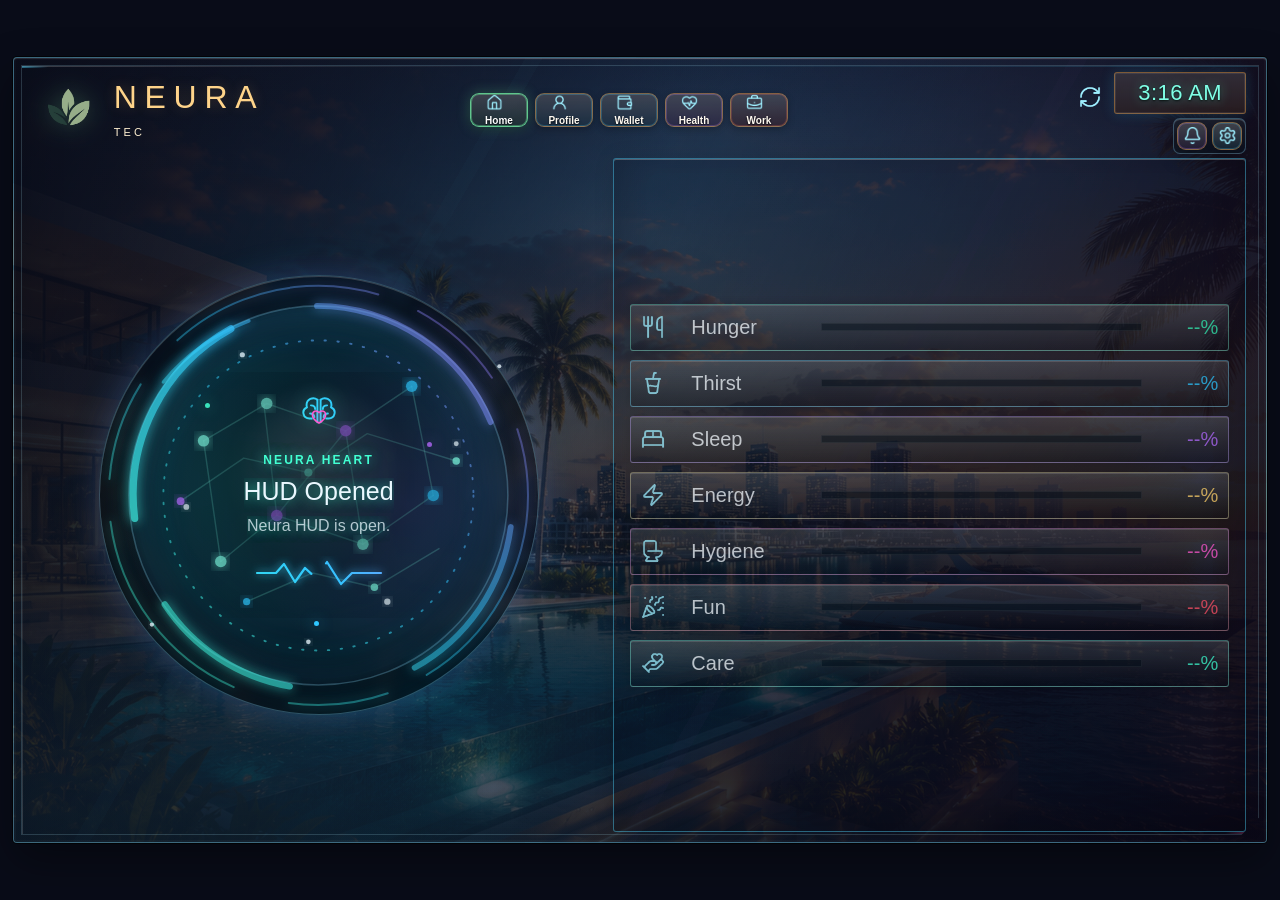
==== commit 2c123b89: "Fix profile popups and avatar save" ====
--- a/neura-build-1001/index.html
+++ b/neura-build-1001/index.html
@@ -5,9 +5,9 @@
   <meta name="viewport" content="width=device-width, initial-scale=1">
   <meta name="neura-ui-pattern" content="Hud/Neura Hud UI.lsl -> Web/neura-build-1001.html -> Web/neura-hud-ui.css -> Web/neura-hud-ui.js">
   <title>Neura Build 1001</title>
-  <link rel="stylesheet" href="neura-hud-ui.css?v=1052">
+  <link rel="stylesheet" href="neura-hud-ui.css?v=1054">
   <link rel="stylesheet" href="neura-heart.css?v=1005">
-  <link rel="stylesheet" href="neura-profile.css?v=1016">
+  <link rel="stylesheet" href="neura-profile.css?v=1020">
   <link rel="stylesheet" href="neura-stats.css?v=1001">
   <link rel="stylesheet" href="neura-wallet.css?v=1014">
   <link rel="stylesheet" href="neura-health.css?v=1001">
@@ -162,7 +162,7 @@
             <span data-profile-lock hidden>Locked</span>
             <div class="profile-identity">
               <div class="profile-avatar-frame" data-profile-avatar-frame>
-                <img class="profile-avatar-photo" data-profile-photo src="Images/Pro.png?v=2" alt="">
+                <img class="profile-avatar-photo" data-profile-photo src="Images/Pro.png?v=3" alt="">
                 <span class="profile-sigil-mark profile-avatar-sigil" data-profile-sigil-preview data-sigil="core">CORE</span>
               </div>
               <div class="profile-copy">
@@ -255,25 +255,33 @@
                 <label>Role<input name="role" type="text" maxlength="24" placeholder="Role" autocomplete="off" autocapitalize="words" spellcheck="false"></label>
                 <label>District<select name="location"><option value="">Not Set</option><option value="Chi-Core">Chi-Core</option><option value="Eden Palms">Eden Palms</option><option value="Camden Falls">Camden Falls</option></select></label>
                 <label>Zodiac<select name="zodiac"><option value="">Not Set</option><option value="aries">Aries</option><option value="taurus">Taurus</option><option value="gemini">Gemini</option><option value="cancer">Cancer</option><option value="leo">Leo</option><option value="virgo">Virgo</option><option value="libra">Libra</option><option value="scorpio">Scorpio</option><option value="sagittarius">Sagittarius</option><option value="capricorn">Capricorn</option><option value="aquarius">Aquarius</option><option value="pisces">Pisces</option></select></label>
-                <label class="color-field">Accent Color<input name="accentColor" type="color" value="#ffb454"></label>
-                <label class="color-field">Glossy Background<input name="backgroundColor" type="color" value="#151019"></label>
+                <label class="color-field">Accent Color<input name="accentColor" type="color" value="#4fd7ff"></label>
+                <label class="color-field">Glossy Background<input name="backgroundColor" type="color" value="#11172b"></label>
                 <input name="bio" type="hidden" value="">
                 <input name="stamina" type="hidden" value="100">
                 <input name="staminaGoal" type="hidden" value="100">
                 <input name="sigil" type="hidden" value="core" data-profile-sigil-value>
-              </div>
-
-              <section class="avatar-picker" aria-label="Profile sigil">
+                <input name="avatar" type="hidden" value="pro" data-profile-avatar-value>
+              </div>
+
+              <section class="profile-editor-badges" aria-label="Profile badges">
+                <span class="profile-mini-badge is-verified" title="Neura Verified" aria-label="Neura Verified"><i>OK</i><b>Neura Verified</b></span>
+                <span class="profile-mini-badge is-location" title="District" aria-label="District"><i>CF</i><b data-profile-right-location>Chi-Core Resident</b></span>
+                <span class="profile-mini-badge is-zodiac" title="Zodiac" aria-label="Zodiac"><i>SG</i><b data-profile-right-zodiac>Sagittarius Fire</b></span>
+                <span class="profile-mini-badge is-sigil" title="Sigil" aria-label="Sigil"><i data-profile-badge-sigil-symbol>FIRE</i><b data-profile-badge-sigil>Fire</b></span>
+              </section>
+
+              <section class="avatar-picker" aria-label="Profile image and sigil">
                 <div class="avatar-current">
                   <span class="avatar-current-thumb">
-                    <span class="profile-sigil-mark is-small" data-sigil-current-preview data-sigil="core">CORE</span>
+                    <img data-avatar-current-image src="Images/Pro.png?v=3" alt="">
                   </span>
                   <div>
-                    <strong>Profile Sigil</strong>
-                    <small data-avatar-current-label>Core selected</small>
+                    <strong>Profile Look</strong>
+                    <small data-avatar-current-label>Image 1 / Core</small>
                   </div>
                 </div>
-                <button type="button" class="avatar-more-button" data-avatar-more>More</button>
+                <button type="button" class="avatar-more-button" data-avatar-more>Pick</button>
               </section>
 
               <footer>
@@ -310,9 +318,10 @@
                 <strong>Featured</strong>
               </header>
               <div class="profile-mini-badges">
-                <span>Neura Verified</span>
-                <span data-profile-right-location>Chi-Core Resident</span>
-                <span data-profile-right-zodiac>Sagittarius Fire</span>
+                <span class="profile-mini-badge is-verified" title="Neura Verified" aria-label="Neura Verified"><i>OK</i><b>Neura Verified</b></span>
+                <span class="profile-mini-badge is-location" title="District" aria-label="District"><i>CF</i><b data-profile-right-location>Chi-Core Resident</b></span>
+                <span class="profile-mini-badge is-zodiac" title="Zodiac" aria-label="Zodiac"><i>SG</i><b data-profile-right-zodiac>Sagittarius Fire</b></span>
+                <span class="profile-mini-badge is-sigil" title="Sigil" aria-label="Sigil"><i data-profile-badge-sigil-symbol>FIRE</i><b data-profile-badge-sigil>Fire</b></span>
               </div>
             </section>
 
@@ -717,14 +726,22 @@
     <section class="avatar-window" data-avatar-window hidden role="dialog" aria-modal="true" aria-labelledby="avatar-window-title">
       <header class="avatar-window-bar">
         <div>
-          <span>Profile Sigil</span>
-          <h2 id="avatar-window-title">Choose Sigil</h2>
+          <span>Profile Look</span>
+          <h2 id="avatar-window-title">Choose Image + Sigil</h2>
         </div>
         <button type="button" class="avatar-window-close" data-avatar-close aria-label="Close image picker">
           <svg viewBox="0 0 24 24" aria-hidden="true"><path d="M6 6l12 12"></path><path d="M18 6 6 18"></path></svg>
         </button>
       </header>
       <div class="avatar-window-body">
+        <section class="avatar-window-grid profile-image-window-grid" aria-label="Profile image gallery">
+          <button type="button" data-avatar-image-option="pro"><img src="Images/Pro.png?v=3" alt=""><small>Image 1</small></button>
+          <button type="button" data-avatar-image-option="pro-1"><img src="Images/Pro (1).png?v=3" alt=""><small>Image 2</small></button>
+          <button type="button" data-avatar-image-option="pro-2"><img src="Images/Pro (2).png?v=3" alt=""><small>Image 3</small></button>
+          <button type="button" data-avatar-image-option="pro-3"><img src="Images/Pro (3).png?v=3" alt=""><small>Image 4</small></button>
+          <button type="button" data-avatar-image-option="pro-4"><img src="Images/Pro (4).png?v=3" alt=""><small>Image 5</small></button>
+          <button type="button" data-avatar-image-option="pro-5"><img src="Images/Pro (5).png?v=3" alt=""><small>Image 6</small></button>
+        </section>
         <section class="avatar-window-grid sigil-window-grid" aria-label="Profile sigil gallery">
           <button type="button" data-avatar-option="core"><span class="profile-sigil-mark">CORE</span><small>Core</small></button>
           <button type="button" data-avatar-option="spark"><span class="profile-sigil-mark">SPRK</span><small>Spark</small></button>
@@ -768,9 +785,9 @@
       </footer>
     </section>
   </main>
-  <script type="module" src="neura-hud-ui.js?v=1051"></script>
+  <script type="module" src="neura-hud-ui.js?v=1053"></script>
   <script type="module" src="neura-media-gateway.js?v=1006"></script>
-  <script type="module" src="neura-profile.js?v=1028"></script>
+  <script type="module" src="neura-profile.js?v=1030"></script>
   <script type="module" src="neura-stats.js?v=1004"></script>
   <script type="module" src="neura-wallet.js?v=1008"></script>
   <script type="module" src="neura-health.js?v=1001"></script>
--- a/neura-build-1001/neura-hud-ui.css
+++ b/neura-build-1001/neura-hud-ui.css
@@ -1,7 +1,7 @@
 /* =====================================================//
 Name of script: neura-hud-ui
-Build: 1051
-Update: Settings Hud Resizer
+Build: 1054
+Update: Stable Popup Windows
 Pattern: Hud/Neura Hud UI.lsl -> Web/neura-build-1001.html -> Web/neura-hud-ui.css -> Web/neura-hud-ui.js
 Date and time: 2026-07-02 00:00:00 -04:00
 Team: Jynx Glitch Violet.(TM) Jah-Vryn(TM) Jah'Vict(TM).
@@ -2238,6 +2238,109 @@
   }
 }
 
+/* Top action rail: Notify and Settings live as icon-only controls under the clock. */
+.neura-status-cluster {
+  display: grid;
+  grid-template-columns: 36px 178px;
+  grid-template-rows: 52px 36px;
+  align-items: center;
+  justify-content: end;
+  gap: 4px 10px;
+  min-width: 226px;
+}
+
+.neura-sync {
+  grid-column: 1;
+  grid-row: 1 / 3;
+  align-self: start;
+  margin-top: 8px;
+}
+
+.neura-clock {
+  grid-column: 2;
+  grid-row: 1;
+}
+
+.neura-dock {
+  grid-column: 2;
+  grid-row: 2;
+  display: flex;
+  justify-content: flex-end;
+  align-self: start;
+  padding: 0;
+}
+
+.neura-actions {
+  width: auto;
+  gap: 7px;
+  justify-content: flex-end;
+  padding: 3px;
+  background:
+    linear-gradient(180deg, rgba(255, 255, 255, 0.055), rgba(47, 199, 255, 0.025)),
+    rgba(0, 10, 18, 0.34);
+  border-color: rgba(146, 222, 255, 0.3);
+  border-radius: calc(var(--button-radius) - 2px);
+}
+
+.neura-actions button {
+  flex: 0 0 34px;
+  width: 34px;
+  min-width: 34px;
+  height: 32px;
+  min-height: 32px;
+  padding: 0;
+  gap: 0;
+}
+
+.neura-actions button em {
+  display: none;
+}
+
+.neura-actions .hud-icon,
+.neura-actions button span {
+  width: 19px;
+  height: 19px;
+}
+
+.neura-actions sup {
+  top: -4px;
+  right: -4px;
+  min-width: 14px;
+  padding: 2px 4px;
+  font-size: 9px;
+}
+
+@media (max-width: 860px) {
+  .neura-status-cluster {
+    grid-template-columns: 36px minmax(150px, 240px);
+    grid-template-rows: 66px 36px;
+    justify-content: center;
+    gap: 5px 8px;
+  }
+
+  .neura-clock {
+    width: 100%;
+  }
+
+  .neura-dock {
+    width: auto;
+    justify-content: flex-end;
+  }
+
+  .neura-actions {
+    width: auto;
+    flex-wrap: nowrap;
+  }
+
+  .neura-actions button {
+    flex: 0 0 34px;
+    min-width: 34px;
+    width: 34px;
+    height: 34px;
+    min-height: 34px;
+  }
+}
+
 @media (prefers-reduced-motion: reduce) {
   .action-window,
   .action-window-bar,
@@ -2246,3 +2349,195 @@
     animation: none;
   }
 }
+
+/* Stable HUD window layer: keeps popups from stretching the page in the SL browser. */
+html,
+body {
+  width: 100% !important;
+  height: 100% !important;
+  min-height: 0 !important;
+  overflow: hidden !important;
+}
+
+body {
+  display: grid !important;
+  place-items: center !important;
+}
+
+.neura-shell {
+  position: relative !important;
+  width: min(98vw, calc(98vh * var(--hud-ratio)), 1424px) !important;
+  max-height: 98vh !important;
+  min-height: 0 !important;
+  aspect-ratio: var(--hud-ratio) !important;
+  overflow: hidden !important;
+}
+
+.action-window {
+  position: fixed !important;
+  top: 50vh !important;
+  left: 50vw !important;
+  z-index: 80 !important;
+  width: min(560px, calc(100vw - 42px)) !important;
+  height: auto !important;
+  max-height: min(396px, calc(100vh - 38px)) !important;
+  grid-template-rows: auto minmax(0, 1fr) !important;
+  transform: translate(-50%, -50%) !important;
+}
+
+.action-window[hidden] {
+  display: none !important;
+}
+
+.action-window-bar {
+  min-height: 52px;
+  padding: 10px 12px 10px 14px;
+}
+
+.action-window-bar h2 {
+  font-size: 18px;
+}
+
+.action-window-body {
+  min-height: 0;
+  overflow: hidden;
+  padding: 12px;
+}
+
+.action-panel {
+  min-height: 0;
+  height: auto;
+  max-height: 100%;
+  padding: 14px;
+  overflow: hidden;
+}
+
+.action-panel h3 {
+  margin-bottom: 10px;
+  font-size: 20px;
+}
+
+.action-panel p {
+  font-size: 15px;
+}
+
+.settings-grid,
+.settings-control {
+  min-height: 0;
+}
+
+.settings-control {
+  gap: 12px;
+  padding: 14px;
+}
+
+.settings-presets button {
+  min-height: 32px;
+  padding: 0 12px;
+}
+
+/* HUD surfaces are small in SL, but they should still use the desktop rail. */
+.neura-topbar {
+  grid-template-columns: minmax(182px, 238px) minmax(300px, 1fr) minmax(206px, 260px) !important;
+  gap: 9px !important;
+  align-items: center !important;
+  padding-right: 0 !important;
+}
+
+.neura-brand {
+  grid-template-columns: 72px minmax(0, 1fr) !important;
+  column-gap: 8px !important;
+}
+
+.neura-brand img {
+  width: 70px !important;
+  height: 70px !important;
+}
+
+.neura-brand strong {
+  font-size: 32px !important;
+  line-height: 1 !important;
+}
+
+.neura-brand span {
+  font-size: 11px !important;
+}
+
+.neura-tabs {
+  justify-content: center !important;
+  gap: 7px !important;
+  flex-wrap: nowrap !important;
+}
+
+.neura-tabs button {
+  flex: 0 0 auto !important;
+  width: auto !important;
+  min-width: 58px !important;
+  height: 34px !important;
+  min-height: 34px !important;
+  padding: 0 9px !important;
+}
+
+.neura-tabs .hud-icon,
+.neura-tabs span {
+  width: 17px !important;
+  height: 17px !important;
+}
+
+.neura-tabs em {
+  display: block !important;
+  font-size: 10px !important;
+}
+
+.neura-status-cluster {
+  display: grid !important;
+  grid-template-columns: 32px minmax(132px, 1fr) !important;
+  grid-template-rows: 42px 30px !important;
+  align-items: center !important;
+  justify-content: end !important;
+  gap: 4px 7px !important;
+  min-width: 0 !important;
+  width: auto !important;
+}
+
+.neura-sync {
+  width: 30px !important;
+  height: 30px !important;
+  min-height: 0 !important;
+  grid-column: 1 !important;
+  grid-row: 1 !important;
+  align-self: center !important;
+}
+
+.neura-clock {
+  width: 132px !important;
+  min-height: 42px !important;
+  padding: 0 10px !important;
+  grid-column: 2 !important;
+  grid-row: 1 !important;
+}
+
+.neura-clock time {
+  font-size: 22px !important;
+}
+
+.neura-dock {
+  grid-column: 2 !important;
+  grid-row: 2 !important;
+  justify-content: end !important;
+  width: auto !important;
+  padding: 0 !important;
+}
+
+.neura-actions {
+  gap: 5px !important;
+  flex-wrap: nowrap !important;
+}
+
+.neura-actions button {
+  flex: 0 0 30px !important;
+  width: 30px !important;
+  min-width: 30px !important;
+  height: 28px !important;
+  min-height: 28px !important;
+}
--- a/neura-build-1001/neura-profile.css
+++ b/neura-build-1001/neura-profile.css
@@ -2909,3 +2909,683 @@
     font-size: 22px;
   }
 }
+
+/* Clean profile pass: glossy midnight, server-saved avatar, icon badges, no SL-hostile inner scroll. */
+:root {
+  --line: rgba(79, 215, 255, 0.42);
+  --text: #f5fbff;
+  --muted: #b9c8d8;
+  --accent: #4fd7ff;
+  --good: #65f7b1;
+  --gold: #ffcc70;
+  --purple: #b88cff;
+  --pink: #ff6fae;
+  --hud-icon: #9eefff;
+  --orb-mood-glow: rgba(79, 215, 255, 0.2);
+}
+
+body {
+  background: #090c18;
+}
+
+.neura-shell {
+  background:
+    linear-gradient(115deg, rgba(7, 10, 22, 0.84), rgba(10, 20, 38, 0.52) 46%, rgba(15, 9, 28, 0.72)),
+    linear-gradient(145deg, rgba(255, 255, 255, 0.16), rgba(255, 255, 255, 0.02) 26%, rgba(0, 0, 0, 0.2) 76%),
+    linear-gradient(120deg, transparent 0 30%, rgba(79, 215, 255, 0.12) 30% 31%, transparent 31% 62%, rgba(184, 140, 255, 0.1) 62% 63%, transparent 63%),
+    url("Images/Luxury villa at sunset by the bay.png") center / cover no-repeat,
+    #101526;
+  border-color: rgba(124, 224, 255, 0.42);
+  box-shadow:
+    inset 0 1px 0 rgba(255, 255, 255, 0.46),
+    inset 0 0 0 2px rgba(255, 255, 255, 0.055),
+    inset 0 -28px 48px rgba(0, 0, 0, 0.32),
+    0 0 0 1px rgba(0, 0, 0, 0.72),
+    0 18px 44px rgba(0, 0, 0, 0.38);
+}
+
+.neura-shell::before {
+  background:
+    linear-gradient(112deg, rgba(8, 11, 24, 0.76), rgba(13, 27, 49, 0.34) 44%, rgba(10, 8, 24, 0.72)),
+    linear-gradient(22deg, rgba(79, 215, 255, 0.13), transparent 42%, rgba(255, 111, 174, 0.08));
+}
+
+.neura-shell::after {
+  content: "";
+  position: absolute;
+  inset: 7px;
+  z-index: 0;
+  pointer-events: none;
+  border: 1px solid rgba(178, 237, 255, 0.18);
+  clip-path: polygon(0 0, 100% 0, 100% calc(100% - 18px), calc(100% - 18px) 100%, 0 100%);
+  background:
+    linear-gradient(135deg, rgba(79, 215, 255, 0.5), transparent 15%) top left / 180px 2px no-repeat,
+    linear-gradient(315deg, rgba(255, 111, 174, 0.44), transparent 16%) bottom right / 210px 2px no-repeat,
+    linear-gradient(90deg, rgba(255, 255, 255, 0.2), transparent 44%, rgba(79, 215, 255, 0.18)) top / 100% 1px no-repeat,
+    linear-gradient(0deg, rgba(255, 255, 255, 0.16), transparent 58%) left / 1px 100% no-repeat;
+  filter: drop-shadow(0 0 10px rgba(79, 215, 255, 0.12));
+}
+
+.neura-brand strong {
+  color: #ffd48a;
+}
+
+.neura-tabs button[data-tab="profile"],
+.neura-tabs button[data-tab="wallet"],
+.neura-actions button[data-action="settings"] {
+  --button-accent: #4fd7ff;
+  --button-rgb: 79, 215, 255;
+}
+
+.profile-shell {
+  --profile-accent: #4fd7ff;
+  --profile-bg: #11172b;
+  --profile-ui: var(--profile-accent, #4fd7ff);
+  --profile-mint: #65f7b1;
+  --profile-coral: #ff6fae;
+  --profile-violet: #b88cff;
+  --profile-readable: #f8fcff;
+  --profile-readable-dim: rgba(239, 247, 255, 0.88);
+  --profile-readable-faint: rgba(203, 221, 238, 0.72);
+  --profile-edge: color-mix(in srgb, var(--profile-accent), white 14%);
+  --profile-card-bg:
+    linear-gradient(135deg, color-mix(in srgb, var(--profile-bg), white 10%), color-mix(in srgb, var(--profile-bg), black 8%)),
+    linear-gradient(118deg, transparent 0 31%, color-mix(in srgb, var(--profile-accent), transparent 84%) 31% 32%, transparent 32% 63%, rgba(184, 140, 255, 0.08) 63% 64%, transparent 64%),
+    repeating-linear-gradient(0deg, rgba(255, 255, 255, 0.035) 0 1px, transparent 1px 10px);
+}
+
+.profile-layout,
+.profile-shell[data-profile-mode="view"] .profile-layout {
+  grid-template-columns: minmax(300px, 0.82fr) minmax(430px, 1.18fr);
+  gap: 12px;
+}
+
+.profile-card,
+.profile-editor,
+.profile-saved-panel {
+  background:
+    var(--profile-card-bg),
+    rgba(10, 15, 30, 0.82);
+  border-color: color-mix(in srgb, var(--profile-accent), transparent 48%);
+  box-shadow:
+    inset 0 1px 0 rgba(255, 255, 255, 0.2),
+    inset 0 0 0 1px rgba(255, 255, 255, 0.06),
+    0 18px 38px rgba(0, 0, 0, 0.34),
+    0 0 26px color-mix(in srgb, var(--profile-accent), transparent 82%);
+}
+
+.profile-card {
+  display: grid !important;
+  grid-template-rows: auto 1fr 1fr;
+  gap: 9px;
+  overflow: hidden !important;
+  padding: 12px;
+}
+
+.profile-card .profile-badges,
+.profile-card .profile-color-strip {
+  display: none !important;
+}
+
+.profile-identity {
+  gap: 8px;
+}
+
+.profile-avatar-frame {
+  width: 152px;
+  height: 152px;
+  border-color: color-mix(in srgb, var(--profile-accent), white 20%);
+  background: radial-gradient(circle at 50% 42%, color-mix(in srgb, var(--profile-accent), transparent 85%), rgba(3, 6, 14, 0.96));
+  box-shadow:
+    0 0 0 1px rgba(255, 255, 255, 0.16),
+    0 14px 30px rgba(0, 0, 0, 0.46),
+    0 0 26px color-mix(in srgb, var(--profile-accent), transparent 60%);
+}
+
+.profile-avatar-photo {
+  filter: saturate(1.08) contrast(1.08) brightness(0.98);
+}
+
+.profile-avatar-sigil {
+  border-color: color-mix(in srgb, var(--profile-accent), white 16%);
+  background: rgba(5, 8, 18, 0.92);
+}
+
+.profile-copy strong {
+  font-size: 25px;
+  line-height: 1.05;
+}
+
+.profile-copy::after {
+  background: linear-gradient(90deg, var(--profile-accent), #65f7b1, #ff6fae);
+  box-shadow: 0 0 16px color-mix(in srgb, var(--profile-accent), transparent 62%);
+}
+
+.profile-detail-stack {
+  grid-template-columns: repeat(2, minmax(0, 1fr)) !important;
+  margin-top: 7px;
+}
+
+.profile-detail-stack p {
+  min-height: 37px;
+  padding: 6px 9px;
+}
+
+.profile-detail-stack span {
+  font-size: 11px;
+}
+
+.profile-detail-stack b {
+  font-size: 15px;
+}
+
+.profile-level.profile-meter-card,
+.profile-stamina-panel.profile-meter-card {
+  min-height: 0;
+  padding: 10px;
+  align-content: start;
+  background:
+    linear-gradient(145deg, rgba(255, 255, 255, 0.09), rgba(255, 255, 255, 0.024)),
+    rgba(5, 9, 20, 0.68);
+  border-color: color-mix(in srgb, var(--profile-accent), transparent 62%);
+}
+
+.profile-meter-head strong {
+  font-size: 20px;
+}
+
+.profile-meter-head output {
+  color: color-mix(in srgb, var(--profile-accent), white 12%);
+  font-size: 15px;
+}
+
+.profile-meter-note {
+  display: none;
+}
+
+.profile-level em,
+.profile-stamina-panel em {
+  background: linear-gradient(90deg, var(--profile-accent), #65f7b1, #ff6fae);
+  box-shadow: 0 0 13px color-mix(in srgb, var(--profile-accent), transparent 56%);
+}
+
+.zodiac-showcase {
+  min-height: 182px;
+  border-color: color-mix(in srgb, var(--profile-accent), transparent 58%);
+}
+
+.zodiac-orbit-large {
+  border-color: color-mix(in srgb, var(--profile-accent), white 12%);
+  box-shadow:
+    inset 0 0 22px color-mix(in srgb, var(--profile-accent), transparent 82%),
+    0 0 24px color-mix(in srgb, var(--profile-accent), transparent 62%);
+}
+
+.zodiac-mark {
+  filter: drop-shadow(0 0 12px color-mix(in srgb, var(--profile-accent), transparent 46%));
+}
+
+.zodiac-copy strong {
+  font-size: 32px;
+}
+
+.zodiac-copy span,
+.zodiac-copy p {
+  font-size: 14px;
+}
+
+.profile-right-badges,
+.profile-editor-badges {
+  display: flex;
+  align-items: center;
+  gap: 9px;
+  min-height: 46px;
+  padding: 9px 10px;
+  background:
+    linear-gradient(145deg, rgba(255, 255, 255, 0.08), rgba(255, 255, 255, 0.02)),
+    rgba(5, 9, 20, 0.68);
+  border: 1px solid color-mix(in srgb, var(--profile-accent), transparent 64%);
+  border-radius: 8px;
+}
+
+.profile-right-badges header {
+  display: none;
+}
+
+.profile-mini-badges {
+  display: flex;
+  gap: 9px;
+}
+
+.profile-mini-badge,
+.profile-mini-badges span {
+  display: inline-grid;
+  place-items: center;
+  width: 34px;
+  height: 34px;
+  min-height: 34px;
+  padding: 0;
+  border-radius: 8px;
+  border: 1px solid rgba(255, 255, 255, 0.2);
+  background:
+    linear-gradient(145deg, rgba(255, 255, 255, 0.16), rgba(255, 255, 255, 0.02)),
+    rgba(12, 18, 34, 0.86);
+}
+
+.profile-mini-badge i,
+.profile-mini-badges span i {
+  display: inline-grid;
+  place-items: center;
+  width: 27px;
+  height: 22px;
+  color: #06101c;
+  font-size: 10px;
+  font-style: normal;
+  font-weight: 950;
+  border-radius: 5px;
+  background: var(--profile-accent);
+}
+
+.profile-mini-badge b,
+.profile-mini-badges span b {
+  position: absolute;
+  width: 1px;
+  height: 1px;
+  overflow: hidden;
+  clip: rect(0 0 0 0);
+}
+
+.profile-mini-badge.is-verified i { background: #65f7b1; }
+.profile-mini-badge.is-location i { background: #b88cff; }
+.profile-mini-badge.is-zodiac i { background: #ff6fae; }
+.profile-mini-badge.is-sigil i { background: var(--profile-accent); }
+
+.profile-selected-sigil {
+  min-height: 78px;
+  grid-template-columns: 58px minmax(0, 1fr);
+}
+
+.profile-selected-sigil .profile-sigil-mark {
+  --sigil-size: 54px;
+}
+
+.profile-saved-panel footer {
+  justify-content: flex-end;
+}
+
+.profile-saved-panel footer button {
+  width: auto;
+  min-height: 30px;
+  padding: 0 16px;
+  color: #06101c;
+  font-size: 11px;
+  border-radius: 7px;
+  background: linear-gradient(90deg, var(--profile-accent), #65f7b1);
+}
+
+.profile-editor form {
+  gap: 9px;
+}
+
+.profile-editor header,
+.profile-editor footer {
+  min-height: 34px;
+}
+
+.profile-editor footer {
+  justify-content: space-between;
+}
+
+.profile-editor footer button,
+.avatar-more-button {
+  width: auto;
+  min-height: 30px;
+  padding: 0 15px;
+  border-radius: 7px;
+}
+
+.color-field input[type="color"] {
+  border-color: color-mix(in srgb, var(--profile-accent), transparent 46%);
+  box-shadow:
+    inset 0 0 0 1px rgba(255, 255, 255, 0.08),
+    0 0 12px color-mix(in srgb, var(--profile-accent), transparent 72%);
+}
+
+.avatar-current-thumb {
+  overflow: hidden;
+  border-color: color-mix(in srgb, var(--profile-accent), transparent 40%);
+}
+
+.avatar-current-thumb img {
+  width: 100%;
+  height: 100%;
+  object-fit: cover;
+  object-position: 50% 28%;
+  border-radius: inherit;
+}
+
+.avatar-window {
+  position: absolute;
+  left: 50%;
+  top: 50%;
+  z-index: 20;
+  display: grid;
+  grid-template-rows: auto minmax(0, 1fr) auto;
+  width: min(620px, calc(100% - 72px));
+  height: auto;
+  max-height: min(430px, calc(100% - 68px));
+  transform: translate(-50%, -50%);
+  background:
+    linear-gradient(132deg, color-mix(in srgb, var(--profile-bg), white 8%), rgba(6, 12, 26, 0.96)),
+    rgba(6, 12, 26, 0.96);
+  border-color: color-mix(in srgb, var(--profile-accent), transparent 42%);
+  box-shadow:
+    inset 0 1px 0 rgba(255, 255, 255, 0.18),
+    0 18px 44px rgba(0, 0, 0, 0.5),
+    0 0 26px color-mix(in srgb, var(--profile-accent), transparent 70%);
+}
+
+.avatar-window[hidden] {
+  display: none !important;
+}
+
+.avatar-window-body {
+  display: grid;
+  gap: 12px;
+  overflow: hidden;
+  padding: 12px;
+}
+
+.avatar-window-grid {
+  height: auto;
+  overflow: visible;
+  padding: 0;
+}
+
+.profile-image-window-grid {
+  grid-template-columns: repeat(6, minmax(0, 1fr));
+}
+
+.profile-image-window-grid button {
+  display: grid;
+  grid-template-columns: 1fr;
+  justify-items: center;
+  min-height: 82px;
+  gap: 5px;
+  padding: 7px;
+}
+
+.profile-image-window-grid img {
+  width: 54px;
+  height: 54px;
+  object-fit: cover;
+  object-position: 50% 28%;
+  border-radius: 50%;
+  border: 1px solid color-mix(in srgb, var(--profile-accent), transparent 52%);
+}
+
+.sigil-window-grid {
+  grid-template-columns: repeat(6, minmax(0, 1fr));
+}
+
+.sigil-window-grid button {
+  display: grid;
+  grid-template-columns: 1fr;
+  justify-items: center;
+  min-height: 64px;
+  gap: 4px;
+  padding: 6px;
+}
+
+.avatar-window-grid button.is-pending {
+  border-color: color-mix(in srgb, var(--profile-accent), white 14%);
+  box-shadow:
+    inset 0 0 0 2px color-mix(in srgb, var(--profile-accent), transparent 22%),
+    0 0 16px color-mix(in srgb, var(--profile-accent), transparent 54%);
+}
+
+@media (max-width: 980px) {
+  .profile-layout,
+  .profile-shell[data-profile-mode="view"] .profile-layout {
+    grid-template-columns: 1fr;
+  }
+
+  .profile-card {
+    grid-template-rows: auto auto auto;
+  }
+
+  .profile-avatar-frame {
+    width: 150px;
+    height: 150px;
+  }
+}
+
+/* SL HUD fit: keep profile side-by-side with no page or panel scrolling. */
+.neura-view[data-view="profile"].is-active {
+  min-height: 0 !important;
+  overflow: hidden !important;
+}
+
+.profile-shell {
+  height: 100% !important;
+  max-height: 100% !important;
+  min-height: 0 !important;
+  overflow: hidden !important;
+  padding: 10px !important;
+}
+
+.profile-layout,
+.profile-shell[data-profile-mode="view"] .profile-layout {
+  display: grid !important;
+  grid-template-columns: minmax(292px, 0.83fr) minmax(396px, 1.17fr) !important;
+  grid-auto-rows: minmax(0, 1fr) !important;
+  gap: 10px !important;
+  height: 100% !important;
+  min-height: 0 !important;
+  overflow: hidden !important;
+}
+
+.profile-card,
+.profile-editor,
+.profile-saved-panel {
+  height: 100% !important;
+  min-height: 0 !important;
+  overflow: hidden !important;
+}
+
+.profile-card {
+  grid-template-rows: minmax(118px, 1.25fr) minmax(86px, 0.72fr) minmax(86px, 0.72fr) !important;
+  gap: 8px !important;
+  padding: 10px !important;
+}
+
+.profile-identity {
+  grid-template-columns: 138px minmax(0, 1fr) !important;
+  align-items: center !important;
+  min-height: 0 !important;
+}
+
+.profile-avatar-frame {
+  width: 138px !important;
+  height: 138px !important;
+}
+
+.profile-copy strong {
+  font-size: 23px !important;
+}
+
+.profile-detail-stack {
+  gap: 5px !important;
+}
+
+.profile-detail-stack p {
+  min-height: 31px !important;
+  padding: 5px 7px !important;
+}
+
+.profile-detail-stack span {
+  font-size: 9px !important;
+}
+
+.profile-detail-stack b {
+  font-size: 13px !important;
+}
+
+.profile-level.profile-meter-card,
+.profile-stamina-panel.profile-meter-card {
+  padding: 8px !important;
+}
+
+.profile-meter-head strong {
+  font-size: 18px !important;
+}
+
+.profile-meter-head output {
+  font-size: 14px !important;
+}
+
+.profile-meter-grid {
+  gap: 5px !important;
+}
+
+.profile-meter-grid small {
+  min-height: 31px !important;
+  padding: 4px 6px !important;
+}
+
+.profile-editor {
+  padding: 10px !important;
+}
+
+.profile-editor form {
+  gap: 7px !important;
+}
+
+.profile-editor input,
+.profile-editor select,
+.profile-editor textarea {
+  min-height: 30px !important;
+  padding: 0 9px !important;
+}
+
+.profile-editor label {
+  gap: 3px !important;
+  font-size: 9px !important;
+}
+
+.profile-editor-badges,
+.profile-right-badges {
+  min-height: 40px !important;
+  padding: 6px 8px !important;
+}
+
+.profile-mini-badge,
+.profile-mini-badges span {
+  width: 30px !important;
+  height: 30px !important;
+  min-height: 30px !important;
+}
+
+.avatar-picker {
+  min-height: 40px !important;
+}
+
+.avatar-current-thumb {
+  width: 36px !important;
+  height: 36px !important;
+}
+
+/* Final profile card compression for the 817x562 SL surface. */
+.profile-avatar-frame {
+  width: 128px !important;
+  height: 128px !important;
+}
+
+.profile-card {
+  grid-template-rows: minmax(108px, 1fr) minmax(88px, 0.72fr) minmax(88px, 0.72fr) !important;
+}
+
+.profile-copy strong {
+  font-size: 22px !important;
+}
+
+.profile-level.profile-meter-card,
+.profile-stamina-panel.profile-meter-card {
+  padding: 6px 8px !important;
+}
+
+.profile-meter-head {
+  gap: 7px !important;
+}
+
+.profile-meter-head strong {
+  font-size: 17px !important;
+}
+
+.profile-meter-head output {
+  font-size: 13px !important;
+}
+
+.profile-level i,
+.profile-stamina-panel i {
+  height: 5px !important;
+  margin: 4px 0 !important;
+}
+
+.profile-meter-grid small {
+  min-height: 25px !important;
+  padding: 3px 5px !important;
+}
+
+.profile-meter-grid small span {
+  font-size: 8px !important;
+}
+
+.profile-meter-grid small b {
+  font-size: 9px !important;
+}
+
+/* Profile popup stability: do not let the picker become page layout. */
+.avatar-window {
+  position: fixed !important;
+  top: 50vh !important;
+  left: 50vw !important;
+  z-index: 90 !important;
+  width: min(600px, calc(100vw - 42px)) !important;
+  height: auto !important;
+  max-height: min(424px, calc(100vh - 38px)) !important;
+  transform: translate(-50%, -50%) !important;
+}
+
+.avatar-window[hidden] {
+  display: none !important;
+}
+
+.avatar-window-bar,
+.avatar-window-footer {
+  min-height: 48px;
+  padding: 9px 12px;
+}
+
+.avatar-window-bar h2 {
+  font-size: 18px;
+}
+
+.avatar-window-body {
+  min-height: 0;
+  overflow: hidden !important;
+  padding: 10px 12px;
+}
+
+.profile-image-window-grid,
+.sigil-window-grid {
+  gap: 8px;
+}
+
+.profile-image-window-grid button {
+  min-height: 76px;
+}
+
+.sigil-window-grid button {
+  min-height: 58px;
+}
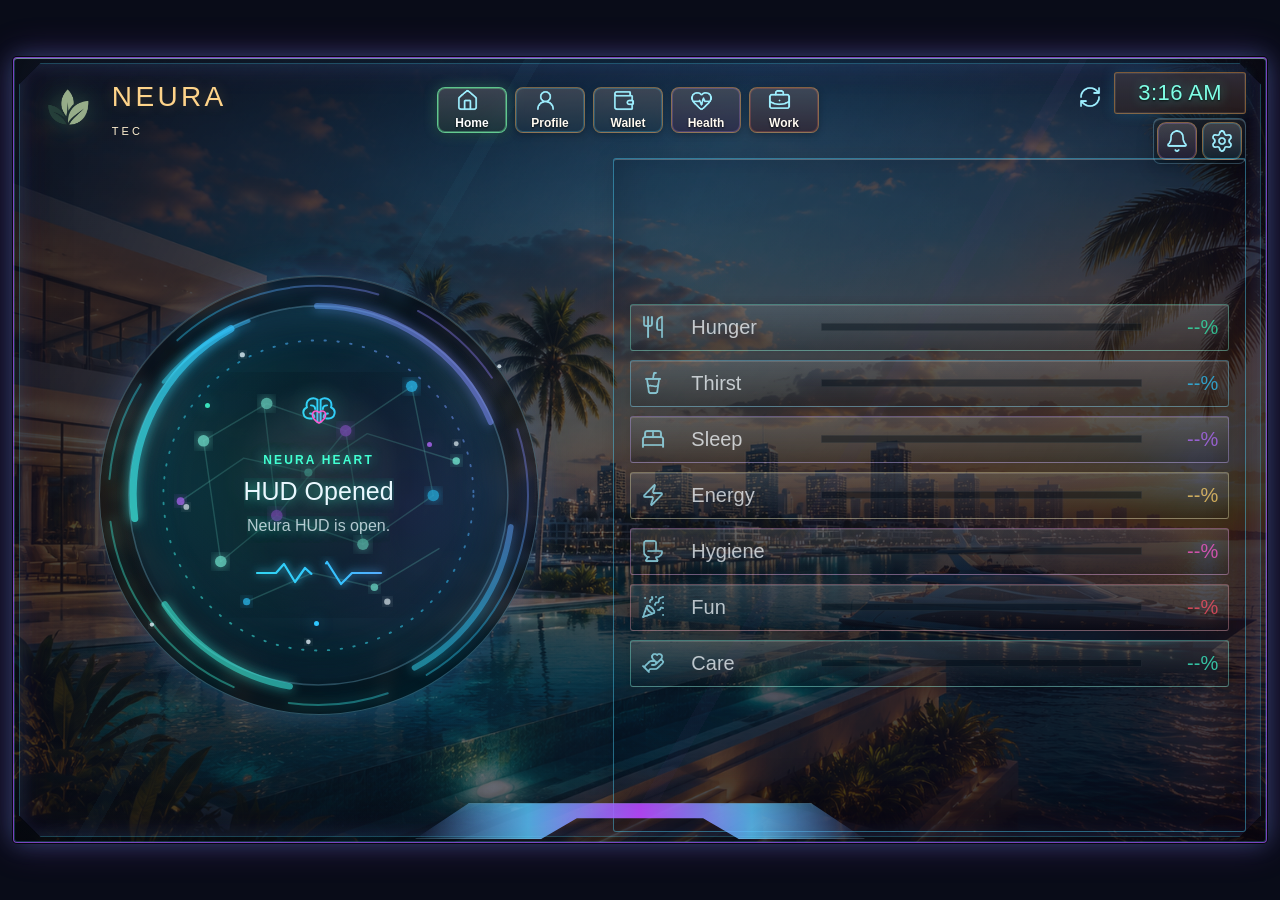
==== commit c1f47459: "Polish profile edit guide" ====
--- a/neura-build-1001/index.html
+++ b/neura-build-1001/index.html
@@ -5,9 +5,9 @@
   <meta name="viewport" content="width=device-width, initial-scale=1">
   <meta name="neura-ui-pattern" content="Hud/Neura Hud UI.lsl -> Web/neura-build-1001.html -> Web/neura-hud-ui.css -> Web/neura-hud-ui.js">
   <title>Neura Build 1001</title>
-  <link rel="stylesheet" href="neura-hud-ui.css?v=1054">
+  <link rel="stylesheet" href="neura-hud-ui.css?v=1055">
   <link rel="stylesheet" href="neura-heart.css?v=1005">
-  <link rel="stylesheet" href="neura-profile.css?v=1020">
+  <link rel="stylesheet" href="neura-profile.css?v=1021">
   <link rel="stylesheet" href="neura-stats.css?v=1001">
   <link rel="stylesheet" href="neura-wallet.css?v=1014">
   <link rel="stylesheet" href="neura-health.css?v=1001">
@@ -176,6 +176,12 @@
               </div>
             </div>
 
+            <section class="profile-action-stack" aria-label="Profile customization actions">
+              <button type="button" class="profile-action-button is-image" data-profile-image-open><i aria-hidden="true">IMG</i><b>Change Profile Image</b></button>
+              <button type="button" class="profile-action-button is-sigil" data-sigil-open><i aria-hidden="true">SIG</i><b>Add Sigil</b></button>
+              <button type="button" class="profile-action-button is-badge" data-badge-open><i aria-hidden="true">BDG</i><b>Add Badges</b></button>
+            </section>
+
             <section class="profile-badges" aria-label="Profile badges">
               <header class="profile-panel-title">
                 <span>Badges</span>
@@ -189,42 +195,6 @@
               </div>
             </section>
 
-            <section class="profile-level profile-meter-card" aria-label="Profile progression">
-              <header class="profile-meter-head">
-                <span class="level-mark hud-icon icon-xp" aria-hidden="true"></span>
-                <div>
-                  <span>Experience</span>
-                  <strong>Level <b data-profile-level>--</b></strong>
-                </div>
-                <output><b data-profile-xp-current>--</b> / <b data-profile-xp-goal>--</b> XP</output>
-              </header>
-              <i aria-hidden="true"><em data-profile-xp-bar></em></i>
-              <div class="profile-meter-grid">
-                <small><span>Progress</span><b data-profile-xp-percent>--%</b></small>
-                <small><span>Next Level</span><b><span data-profile-xp-needed>--</span> XP</b></small>
-                <small><span>Status</span><b data-profile-verified-note>Server Required</b></small>
-              </div>
-              <p class="profile-meter-note">Earn XP by wearing Neuro, using Camden systems, completing actions, and interacting with the world.</p>
-            </section>
-
-            <section class="profile-stamina-panel profile-meter-card" aria-label="Profile stamina">
-              <header class="profile-meter-head">
-                <span class="stamina-mark hud-icon icon-stamina" aria-hidden="true"></span>
-                <div>
-                  <span>Stamina</span>
-                  <strong>Level <b data-profile-stamina-level>--</b></strong>
-                </div>
-                <output><b data-profile-stamina>--</b> / <b data-profile-stamina-goal>--</b></output>
-              </header>
-              <i aria-hidden="true"><em data-profile-stamina-bar></em></i>
-              <div class="profile-meter-grid">
-                <small><span>Progress</span><b data-profile-stamina-xp-percent>--%</b></small>
-                <small><span>Stamina XP</span><b><span data-profile-stamina-xp>--</span> / <span data-profile-stamina-xp-goal>--</span> XP</b></small>
-                <small><span>Next Level</span><b><span data-profile-stamina-xp-needed>--</span> XP</b></small>
-              </div>
-              <p class="profile-meter-note">Stamina reflects your active body endurance inside Camden Falls.</p>
-            </section>
-
             <section class="profile-color-strip" aria-label="Profile colors">
               <header class="profile-panel-title">
                 <span>Colors</span>
@@ -247,6 +217,42 @@
                 </div>
                 <button type="button" data-profile-refresh disabled>Refresh</button>
               </header>
+
+              <section class="profile-level profile-meter-card" aria-label="Profile progression">
+                <header class="profile-meter-head">
+                  <span class="level-mark hud-icon icon-xp" aria-hidden="true"></span>
+                  <div>
+                    <span>Experience</span>
+                    <strong>Level <b data-profile-level>--</b></strong>
+                  </div>
+                  <output><b data-profile-xp-current>--</b> / <b data-profile-xp-goal>--</b> XP</output>
+                </header>
+                <i aria-hidden="true"><em data-profile-xp-bar></em></i>
+                <div class="profile-meter-grid">
+                  <small><span>Progress</span><b data-profile-xp-percent>--%</b></small>
+                  <small><span>Next Level</span><b><span data-profile-xp-needed>--</span> XP</b></small>
+                  <small><span>Status</span><b data-profile-verified-note>Server Required</b></small>
+                </div>
+                <p class="profile-meter-note">Earn XP by wearing Neuro, using Camden systems, completing actions, and interacting with the world.</p>
+              </section>
+
+              <section class="profile-stamina-panel profile-meter-card" aria-label="Profile stamina">
+                <header class="profile-meter-head">
+                  <span class="stamina-mark hud-icon icon-stamina" aria-hidden="true"></span>
+                  <div>
+                    <span>Stamina</span>
+                    <strong>Level <b data-profile-stamina-level>--</b></strong>
+                  </div>
+                  <output><b data-profile-stamina>--</b> / <b data-profile-stamina-goal>--</b></output>
+                </header>
+                <i aria-hidden="true"><em data-profile-stamina-bar></em></i>
+                <div class="profile-meter-grid">
+                  <small><span>Progress</span><b data-profile-stamina-xp-percent>--%</b></small>
+                  <small><span>Stamina XP</span><b><span data-profile-stamina-xp>--</span> / <span data-profile-stamina-xp-goal>--</span> XP</b></small>
+                  <small><span>Next Level</span><b><span data-profile-stamina-xp-needed>--</span> XP</b></small>
+                </div>
+                <p class="profile-meter-note">Stamina reflects your active body endurance inside Camden Falls.</p>
+              </section>
 
               <div class="editor-grid">
                 <label>Display Name<input name="displayName" type="text" maxlength="32" placeholder="Display name" autocomplete="off" autocapitalize="words" spellcheck="false"></label>
@@ -281,7 +287,7 @@
                     <small data-avatar-current-label>Image 1 / Core</small>
                   </div>
                 </div>
-                <button type="button" class="avatar-more-button" data-avatar-more>Pick</button>
+                <button type="button" class="avatar-more-button" data-avatar-more>Change Image</button>
               </section>
 
               <footer>
@@ -726,23 +732,29 @@
     <section class="avatar-window" data-avatar-window hidden role="dialog" aria-modal="true" aria-labelledby="avatar-window-title">
       <header class="avatar-window-bar">
         <div>
-          <span>Profile Look</span>
-          <h2 id="avatar-window-title">Choose Image + Sigil</h2>
+          <span data-picker-kicker>Profile Image</span>
+          <h2 id="avatar-window-title" data-picker-title>Choose Profile Image</h2>
         </div>
         <button type="button" class="avatar-window-close" data-avatar-close aria-label="Close image picker">
           <svg viewBox="0 0 24 24" aria-hidden="true"><path d="M6 6l12 12"></path><path d="M18 6 6 18"></path></svg>
         </button>
       </header>
       <div class="avatar-window-body">
-        <section class="avatar-window-grid profile-image-window-grid" aria-label="Profile image gallery">
-          <button type="button" data-avatar-image-option="pro"><img src="Images/Pro.png?v=3" alt=""><small>Image 1</small></button>
-          <button type="button" data-avatar-image-option="pro-1"><img src="Images/Pro (1).png?v=3" alt=""><small>Image 2</small></button>
-          <button type="button" data-avatar-image-option="pro-2"><img src="Images/Pro (2).png?v=3" alt=""><small>Image 3</small></button>
-          <button type="button" data-avatar-image-option="pro-3"><img src="Images/Pro (3).png?v=3" alt=""><small>Image 4</small></button>
-          <button type="button" data-avatar-image-option="pro-4"><img src="Images/Pro (4).png?v=3" alt=""><small>Image 5</small></button>
-          <button type="button" data-avatar-image-option="pro-5"><img src="Images/Pro (5).png?v=3" alt=""><small>Image 6</small></button>
+        <section class="avatar-window-grid profile-image-window-grid" data-picker-panel="image" aria-label="Profile image gallery">
+          <button type="button" data-avatar-image-option="pro"><img src="Images/Pro.png?v=4" alt=""><small>Male 1</small></button>
+          <button type="button" data-avatar-image-option="pro-5"><img src="Images/Pro (5).png?v=4" alt=""><small>Male 2</small></button>
+          <button type="button" data-avatar-image-option="pro-6"><img src="Images/Pro (6).png?v=4" alt=""><small>Male 3</small></button>
+          <button type="button" data-avatar-image-option="pro-c-2"><img src="Images/Pro C (2).png?v=4" alt=""><small>Male 4</small></button>
+          <button type="button" data-avatar-image-option="pro-gal-1"><img src="Images/Pro Gal (1).png?v=4" alt=""><small>Male 5</small></button>
+          <button type="button" data-avatar-image-option="pro-gal-4"><img src="Images/Pro Gal (4).png?v=4" alt=""><small>Male 6</small></button>
+          <button type="button" data-avatar-image-option="pro-1"><img src="Images/Pro (1).png?v=4" alt=""><small>Female 1</small></button>
+          <button type="button" data-avatar-image-option="pro-2"><img src="Images/Pro (2).png?v=4" alt=""><small>Female 2</small></button>
+          <button type="button" data-avatar-image-option="pro-3"><img src="Images/Pro (3).png?v=4" alt=""><small>Female 3</small></button>
+          <button type="button" data-avatar-image-option="pro-c-1"><img src="Images/Pro C (1).png?v=4" alt=""><small>Female 4</small></button>
+          <button type="button" data-avatar-image-option="pro-c-6"><img src="Images/Pro C (6).png?v=4" alt=""><small>Female 5</small></button>
+          <button type="button" data-avatar-image-option="pro-u-2"><img src="Images/Pro U (2).png?v=4" alt=""><small>Female 6</small></button>
         </section>
-        <section class="avatar-window-grid sigil-window-grid" aria-label="Profile sigil gallery">
+        <section class="avatar-window-grid sigil-window-grid" data-picker-panel="sigil" aria-label="Profile sigil gallery">
           <button type="button" data-avatar-option="core"><span class="profile-sigil-mark">CORE</span><small>Core</small></button>
           <button type="button" data-avatar-option="spark"><span class="profile-sigil-mark">SPRK</span><small>Spark</small></button>
           <button type="button" data-avatar-option="fire"><span class="profile-sigil-mark">FIRE</span><small>Fire</small></button>
@@ -755,6 +767,14 @@
           <button type="button" data-avatar-option="gem"><span class="profile-sigil-mark">GEM</span><small>Gem</small></button>
           <button type="button" data-avatar-option="crown"><span class="profile-sigil-mark">CRWN</span><small>Crown</small></button>
           <button type="button" data-avatar-option="shield"><span class="profile-sigil-mark">SHLD</span><small>Shield</small></button>
+        </section>
+        <section class="avatar-window-grid badge-window-grid" data-picker-panel="badge" aria-label="Profile badge gallery">
+          <button type="button" data-badge-option="verified"><i>OK</i><small>Verified</small></button>
+          <button type="button" data-badge-option="district"><i>CF</i><small>District</small></button>
+          <button type="button" data-badge-option="zodiac"><i>SG</i><small>Zodiac</small></button>
+          <button type="button" data-badge-option="sigil"><i>SI</i><small>Sigil</small></button>
+          <button type="button" data-badge-option="xp"><i>XP</i><small>XP</small></button>
+          <button type="button" data-badge-option="stamina"><i>ST</i><small>Stamina</small></button>
         </section>
       </div>
       <footer class="avatar-window-footer">
@@ -785,9 +805,9 @@
       </footer>
     </section>
   </main>
-  <script type="module" src="neura-hud-ui.js?v=1053"></script>
+  <script type="module" src="neura-hud-ui.js?v=1055"></script>
   <script type="module" src="neura-media-gateway.js?v=1006"></script>
-  <script type="module" src="neura-profile.js?v=1030"></script>
+  <script type="module" src="neura-profile.js?v=1031"></script>
   <script type="module" src="neura-stats.js?v=1004"></script>
   <script type="module" src="neura-wallet.js?v=1008"></script>
   <script type="module" src="neura-health.js?v=1001"></script>
--- a/neura-build-1001/neura-profile.css
+++ b/neura-build-1001/neura-profile.css
@@ -3589,3 +3589,628 @@
 .sigil-window-grid button {
   min-height: 58px;
 }
+
+/* =====================================================//
+Profile Guide Pass 1032
+Strict pass from Jah guide: bigger HUD controls, separated pickers, stronger frame.
+// ===================================================== */
+
+.neura-shell {
+  border-color: rgba(163, 86, 255, 0.72) !important;
+  box-shadow:
+    inset 0 0 0 1px rgba(79, 215, 255, 0.22),
+    inset 0 1px 0 rgba(255, 255, 255, 0.44),
+    inset 0 -24px 54px rgba(0, 0, 0, 0.38),
+    0 0 0 1px rgba(0, 0, 0, 0.8),
+    0 0 22px rgba(79, 215, 255, 0.24),
+    0 0 38px rgba(184, 72, 255, 0.26) !important;
+}
+
+.neura-shell::before {
+  content: "";
+  position: absolute;
+  inset: 5px;
+  z-index: 0;
+  pointer-events: none;
+  border: 1px solid rgba(79, 215, 255, 0.28);
+  background:
+    linear-gradient(135deg, rgba(184, 72, 255, 0.8) 0 2px, transparent 2px 42px),
+    linear-gradient(225deg, rgba(79, 215, 255, 0.72) 0 2px, transparent 2px 42px),
+    linear-gradient(315deg, rgba(184, 72, 255, 0.8) 0 2px, transparent 2px 42px),
+    linear-gradient(45deg, rgba(79, 215, 255, 0.72) 0 2px, transparent 2px 42px),
+    linear-gradient(90deg, transparent 0 18%, rgba(184, 72, 255, 0.24) 18% 20%, transparent 20% 80%, rgba(79, 215, 255, 0.2) 80% 82%, transparent 82%);
+  clip-path: polygon(0 22px, 22px 0, calc(100% - 22px) 0, 100% 22px, 100% calc(100% - 22px), calc(100% - 22px) 100%, 22px 100%, 0 calc(100% - 22px));
+  box-shadow:
+    inset 0 0 18px rgba(79, 215, 255, 0.12),
+    inset 0 0 34px rgba(184, 72, 255, 0.1);
+}
+
+.neura-shell::after {
+  content: "";
+  position: absolute;
+  inset: auto 32% 3px;
+  z-index: 2;
+  height: 34px;
+  pointer-events: none;
+  background:
+    linear-gradient(90deg, transparent, rgba(79, 215, 255, 0.72), rgba(184, 72, 255, 0.86), rgba(79, 215, 255, 0.72), transparent);
+  clip-path: polygon(0 100%, 12% 0, 88% 0, 100% 100%, 72% 100%, 64% 42%, 36% 42%, 28% 100%);
+  filter: drop-shadow(0 0 14px rgba(184, 72, 255, 0.65));
+}
+
+.neura-topbar {
+  grid-template-columns: minmax(174px, 190px) minmax(382px, 1fr) minmax(194px, 214px) !important;
+  gap: 8px !important;
+}
+
+.neura-brand {
+  grid-template-columns: 70px minmax(0, 1fr) !important;
+}
+
+.neura-brand img {
+  width: 68px !important;
+  height: 68px !important;
+}
+
+.neura-brand strong {
+  font-size: 28px !important;
+  letter-spacing: 0.12em !important;
+}
+
+.neura-tabs {
+  gap: 8px !important;
+}
+
+.neura-tabs button {
+  min-width: 70px !important;
+  height: 46px !important;
+  min-height: 46px !important;
+  padding: 0 9px !important;
+  border-radius: 8px !important;
+}
+
+.neura-tabs .hud-icon,
+.neura-tabs span {
+  width: 23px !important;
+  height: 23px !important;
+}
+
+.neura-tabs em {
+  font-size: 12px !important;
+  font-weight: 850 !important;
+}
+
+.neura-actions button {
+  flex-basis: 40px !important;
+  width: 40px !important;
+  min-width: 40px !important;
+  height: 38px !important;
+  min-height: 38px !important;
+}
+
+.neura-actions .hud-icon,
+.neura-actions button span {
+  width: 24px !important;
+  height: 24px !important;
+}
+
+.action-window {
+  top: var(--action-top, 108px) !important;
+  right: var(--action-right, 22px) !important;
+  left: auto !important;
+  width: min(520px, calc(100vw - 36px)) !important;
+  min-height: 260px !important;
+  max-height: min(370px, calc(100vh - 126px)) !important;
+  transform: none !important;
+  border-radius: 10px !important;
+}
+
+.action-window-bar {
+  min-height: 62px !important;
+  padding: 12px 16px !important;
+}
+
+.action-window-bar h2 {
+  font-size: 24px !important;
+}
+
+.action-window-body {
+  padding: 16px !important;
+}
+
+.action-panel {
+  min-height: 170px !important;
+  padding: 18px !important;
+}
+
+.action-panel h3 {
+  font-size: 25px !important;
+}
+
+.action-panel p {
+  font-size: 18px !important;
+}
+
+.settings-control header span,
+.settings-presets button {
+  font-size: 14px !important;
+}
+
+.settings-control header strong {
+  font-size: 28px !important;
+}
+
+.profile-shell {
+  padding: 10px !important;
+}
+
+.profile-layout,
+.profile-shell[data-profile-mode="view"] .profile-layout {
+  grid-template-columns: minmax(246px, 0.95fr) minmax(236px, 0.9fr) minmax(236px, 0.9fr) !important;
+  gap: 10px !important;
+}
+
+.profile-shell[data-profile-mode="setup"] .profile-saved-panel,
+.profile-saved-panel {
+  display: grid !important;
+}
+
+.profile-card,
+.profile-editor,
+.profile-saved-panel {
+  border-radius: 10px !important;
+}
+
+.profile-card {
+  grid-template-rows: auto auto auto !important;
+  align-content: start !important;
+  gap: 7px !important;
+  padding: 9px !important;
+}
+
+.profile-identity {
+  display: grid !important;
+  grid-template-columns: 1fr !important;
+  justify-items: center !important;
+  gap: 6px !important;
+  text-align: center !important;
+}
+
+.profile-avatar-frame {
+  width: 132px !important;
+  height: 132px !important;
+}
+
+.profile-avatar-sigil {
+  right: 2px !important;
+  bottom: 2px !important;
+}
+
+.profile-copy {
+  width: 100% !important;
+}
+
+.profile-copy strong {
+  display: block !important;
+  max-width: 100% !important;
+  font-size: 25px !important;
+  line-height: 1.05 !important;
+  white-space: nowrap !important;
+  overflow: hidden !important;
+  text-overflow: ellipsis !important;
+}
+
+.profile-detail-stack {
+  grid-template-columns: repeat(2, minmax(0, 1fr)) !important;
+  gap: 5px !important;
+  width: 100% !important;
+}
+
+.profile-detail-stack p {
+  min-height: 28px !important;
+  padding: 4px 6px !important;
+}
+
+.profile-detail-stack span {
+  font-size: 9px !important;
+}
+
+.profile-detail-stack b {
+  font-size: 13px !important;
+}
+
+.profile-action-stack {
+  display: grid;
+  gap: 7px;
+}
+
+.profile-action-button {
+  display: grid !important;
+  grid-template-columns: 42px minmax(0, 1fr) !important;
+  align-items: center !important;
+  min-height: 36px !important;
+  padding: 0 10px 0 6px !important;
+  text-align: left !important;
+  border-radius: 8px !important;
+}
+
+.profile-action-button i {
+  display: grid;
+  place-items: center;
+  width: 30px;
+  height: 26px;
+  color: #071020;
+  font-size: 10px;
+  font-style: normal;
+  font-weight: 950;
+  border-radius: 7px;
+  background: var(--profile-accent);
+  box-shadow: 0 0 14px color-mix(in srgb, var(--profile-accent), transparent 54%);
+}
+
+.profile-action-button b {
+  min-width: 0;
+  color: #f8fcff;
+  font-size: 14px;
+  line-height: 1;
+}
+
+.profile-action-button.is-image {
+  --button-accent: #cf8cff;
+  --button-rgb: 207, 140, 255;
+}
+
+.profile-action-button.is-sigil {
+  --button-accent: #4fd7ff;
+  --button-rgb: 79, 215, 255;
+}
+
+.profile-action-button.is-badge {
+  --button-accent: #ffcc70;
+  --button-rgb: 255, 204, 112;
+}
+
+.profile-card .profile-badges {
+  display: grid !important;
+  min-height: 38px !important;
+  padding: 5px !important;
+}
+
+.profile-card .profile-panel-title {
+  display: none !important;
+}
+
+.profile-badge-list {
+  justify-content: center !important;
+  gap: 7px !important;
+}
+
+.profile-badge-chip {
+  width: 30px !important;
+  height: 30px !important;
+  min-height: 30px !important;
+  padding: 0 !important;
+}
+
+.profile-badge-chip b {
+  position: absolute !important;
+  width: 1px !important;
+  height: 1px !important;
+  overflow: hidden !important;
+  clip: rect(0 0 0 0) !important;
+}
+
+.profile-editor {
+  padding: 10px !important;
+}
+
+.profile-editor form {
+  gap: 7px !important;
+}
+
+.profile-meter-card {
+  padding: 8px !important;
+}
+
+.profile-meter-head strong {
+  font-size: 18px !important;
+}
+
+.profile-meter-head output {
+  font-size: 15px !important;
+}
+
+.profile-meter-grid small {
+  min-height: 28px !important;
+}
+
+.profile-editor label,
+.profile-editor header span,
+.profile-editor footer span {
+  font-size: 11px !important;
+}
+
+.profile-editor input,
+.profile-editor select,
+.profile-editor textarea {
+  min-height: 34px !important;
+  font-size: 15px !important;
+}
+
+.profile-editor-badges,
+.avatar-picker {
+  display: none !important;
+}
+
+.zodiac-showcase {
+  min-height: 196px !important;
+}
+
+.zodiac-orbit-large {
+  width: 142px !important;
+  height: 142px !important;
+}
+
+.zodiac-copy strong {
+  font-size: 28px !important;
+}
+
+.zodiac-copy span,
+.zodiac-copy p {
+  font-size: 13px !important;
+}
+
+.profile-right-badges,
+.profile-selected-sigil {
+  border-radius: 9px !important;
+}
+
+.avatar-window {
+  width: min(674px, calc(100vw - 42px)) !important;
+  max-height: min(446px, calc(100vh - 38px)) !important;
+  border-radius: 12px !important;
+}
+
+.avatar-window[data-picker-mode="badge"] {
+  width: min(540px, calc(100vw - 42px)) !important;
+}
+
+.avatar-window-bar,
+.avatar-window-footer {
+  min-height: 58px !important;
+  padding: 12px 16px !important;
+}
+
+.avatar-window-bar h2 {
+  font-size: 24px !important;
+}
+
+.avatar-window-bar span,
+.avatar-window-footer span {
+  font-size: 13px !important;
+}
+
+[data-picker-panel][hidden] {
+  display: none !important;
+}
+
+.avatar-window-grid {
+  gap: 10px !important;
+}
+
+.profile-image-window-grid,
+.sigil-window-grid,
+.badge-window-grid {
+  grid-template-columns: repeat(6, minmax(0, 1fr)) !important;
+}
+
+.profile-image-window-grid button {
+  min-height: 100px !important;
+  padding: 8px !important;
+}
+
+.profile-image-window-grid img {
+  width: 62px !important;
+  height: 62px !important;
+}
+
+.sigil-window-grid button,
+.badge-window-grid button {
+  min-height: 86px !important;
+}
+
+.badge-window-grid button i {
+  display: grid;
+  place-items: center;
+  width: 46px;
+  height: 36px;
+  margin: 0 auto;
+  color: #06101c;
+  font-size: 14px;
+  font-style: normal;
+  font-weight: 950;
+  border-radius: 9px;
+  background: linear-gradient(135deg, #65f7b1, #b88cff);
+}
+
+.avatar-window-grid small {
+  font-size: 12px !important;
+}
+
+/* Guide fit correction: roomy edit mode at SL size. */
+.neura-shell::before {
+  background:
+    linear-gradient(135deg, rgba(184, 72, 255, 0.78) 0 2px, transparent 2px 44px),
+    linear-gradient(225deg, rgba(79, 215, 255, 0.72) 0 2px, transparent 2px 44px),
+    linear-gradient(315deg, rgba(184, 72, 255, 0.78) 0 2px, transparent 2px 44px),
+    linear-gradient(45deg, rgba(79, 215, 255, 0.72) 0 2px, transparent 2px 44px) !important;
+}
+
+.profile-shell[data-profile-mode="setup"] .profile-layout {
+  grid-template-columns: minmax(270px, 0.78fr) minmax(0, 1.22fr) !important;
+}
+
+.profile-shell[data-profile-mode="setup"] .profile-saved-panel {
+  display: none !important;
+}
+
+.profile-shell[data-profile-mode="view"] .profile-layout {
+  grid-template-columns: minmax(248px, 0.92fr) minmax(226px, 0.82fr) minmax(236px, 0.86fr) !important;
+}
+
+.profile-shell[data-profile-mode="view"] .profile-editor {
+  display: grid !important;
+}
+
+.profile-shell[data-profile-mode="view"] .profile-editor header,
+.profile-shell[data-profile-mode="view"] .profile-editor .editor-grid,
+.profile-shell[data-profile-mode="view"] .profile-editor footer {
+  display: none !important;
+}
+
+.profile-shell[data-profile-mode="setup"] .profile-editor form {
+  display: grid !important;
+  grid-template-columns: repeat(2, minmax(0, 1fr)) !important;
+  align-content: start !important;
+}
+
+.profile-shell[data-profile-mode="setup"] .profile-editor header,
+.profile-shell[data-profile-mode="setup"] .profile-editor .editor-grid,
+.profile-shell[data-profile-mode="setup"] .profile-editor footer {
+  grid-column: 1 / -1 !important;
+}
+
+.profile-shell[data-profile-mode="setup"] .profile-level,
+.profile-shell[data-profile-mode="setup"] .profile-stamina-panel {
+  min-height: 90px !important;
+}
+
+.profile-shell[data-profile-mode="setup"] .profile-meter-grid {
+  grid-template-columns: repeat(3, minmax(0, 1fr)) !important;
+}
+
+.profile-shell[data-profile-mode="setup"] .editor-grid {
+  grid-template-columns: repeat(4, minmax(0, 1fr)) !important;
+  gap: 6px !important;
+}
+
+.profile-shell[data-profile-mode="setup"] .editor-grid label {
+  min-width: 0 !important;
+}
+
+.profile-shell[data-profile-mode="setup"] .profile-editor input,
+.profile-shell[data-profile-mode="setup"] .profile-editor select {
+  min-height: 32px !important;
+  padding: 0 7px !important;
+  font-size: 13px !important;
+}
+
+.profile-shell[data-profile-mode="setup"] .profile-editor label {
+  font-size: 10px !important;
+}
+
+.profile-copy {
+  display: grid !important;
+  gap: 6px !important;
+}
+
+.profile-copy::after {
+  width: min(132px, 72%) !important;
+  height: 3px !important;
+  justify-self: center !important;
+  order: 3 !important;
+}
+
+.profile-detail-stack {
+  order: 2 !important;
+}
+
+/* Left profile hierarchy: image, name/details, actions, badges with no overlap. */
+.profile-card {
+  grid-template-rows: auto auto minmax(34px, 38px) !important;
+  align-content: start !important;
+}
+
+.profile-identity {
+  height: auto !important;
+  min-height: 0 !important;
+  grid-template-rows: auto auto !important;
+  overflow: visible !important;
+}
+
+.profile-avatar-frame {
+  width: 100px !important;
+  height: 100px !important;
+}
+
+.profile-copy {
+  min-height: 0 !important;
+  gap: 3px !important;
+}
+
+.profile-copy strong {
+  font-size: 20px !important;
+}
+
+.profile-copy::after {
+  height: 2px !important;
+  margin-top: 0 !important;
+}
+
+.profile-detail-stack {
+  gap: 4px !important;
+}
+
+.profile-detail-stack p {
+  min-height: 19px !important;
+  padding: 2px 5px !important;
+}
+
+.profile-detail-stack span {
+  font-size: 8px !important;
+}
+
+.profile-detail-stack b {
+  font-size: 10px !important;
+}
+
+.profile-action-stack {
+  gap: 6px !important;
+}
+
+.profile-action-button {
+  min-height: 32px !important;
+  grid-template-columns: 36px minmax(0, 1fr) !important;
+}
+
+.profile-action-button i {
+  width: 27px !important;
+  height: 23px !important;
+  font-size: 9px !important;
+}
+
+.profile-action-button b {
+  font-size: 13px !important;
+}
+
+.profile-card .profile-badges {
+  min-height: 34px !important;
+  height: 34px !important;
+  overflow: hidden !important;
+}
+
+.profile-badge-list {
+  flex-wrap: nowrap !important;
+}
+
+.profile-badge-chip {
+  width: 27px !important;
+  height: 27px !important;
+  min-height: 27px !important;
+}
+
+.profile-badge-chip i {
+  width: 24px !important;
+  height: 19px !important;
+  font-size: 8px !important;
+}
